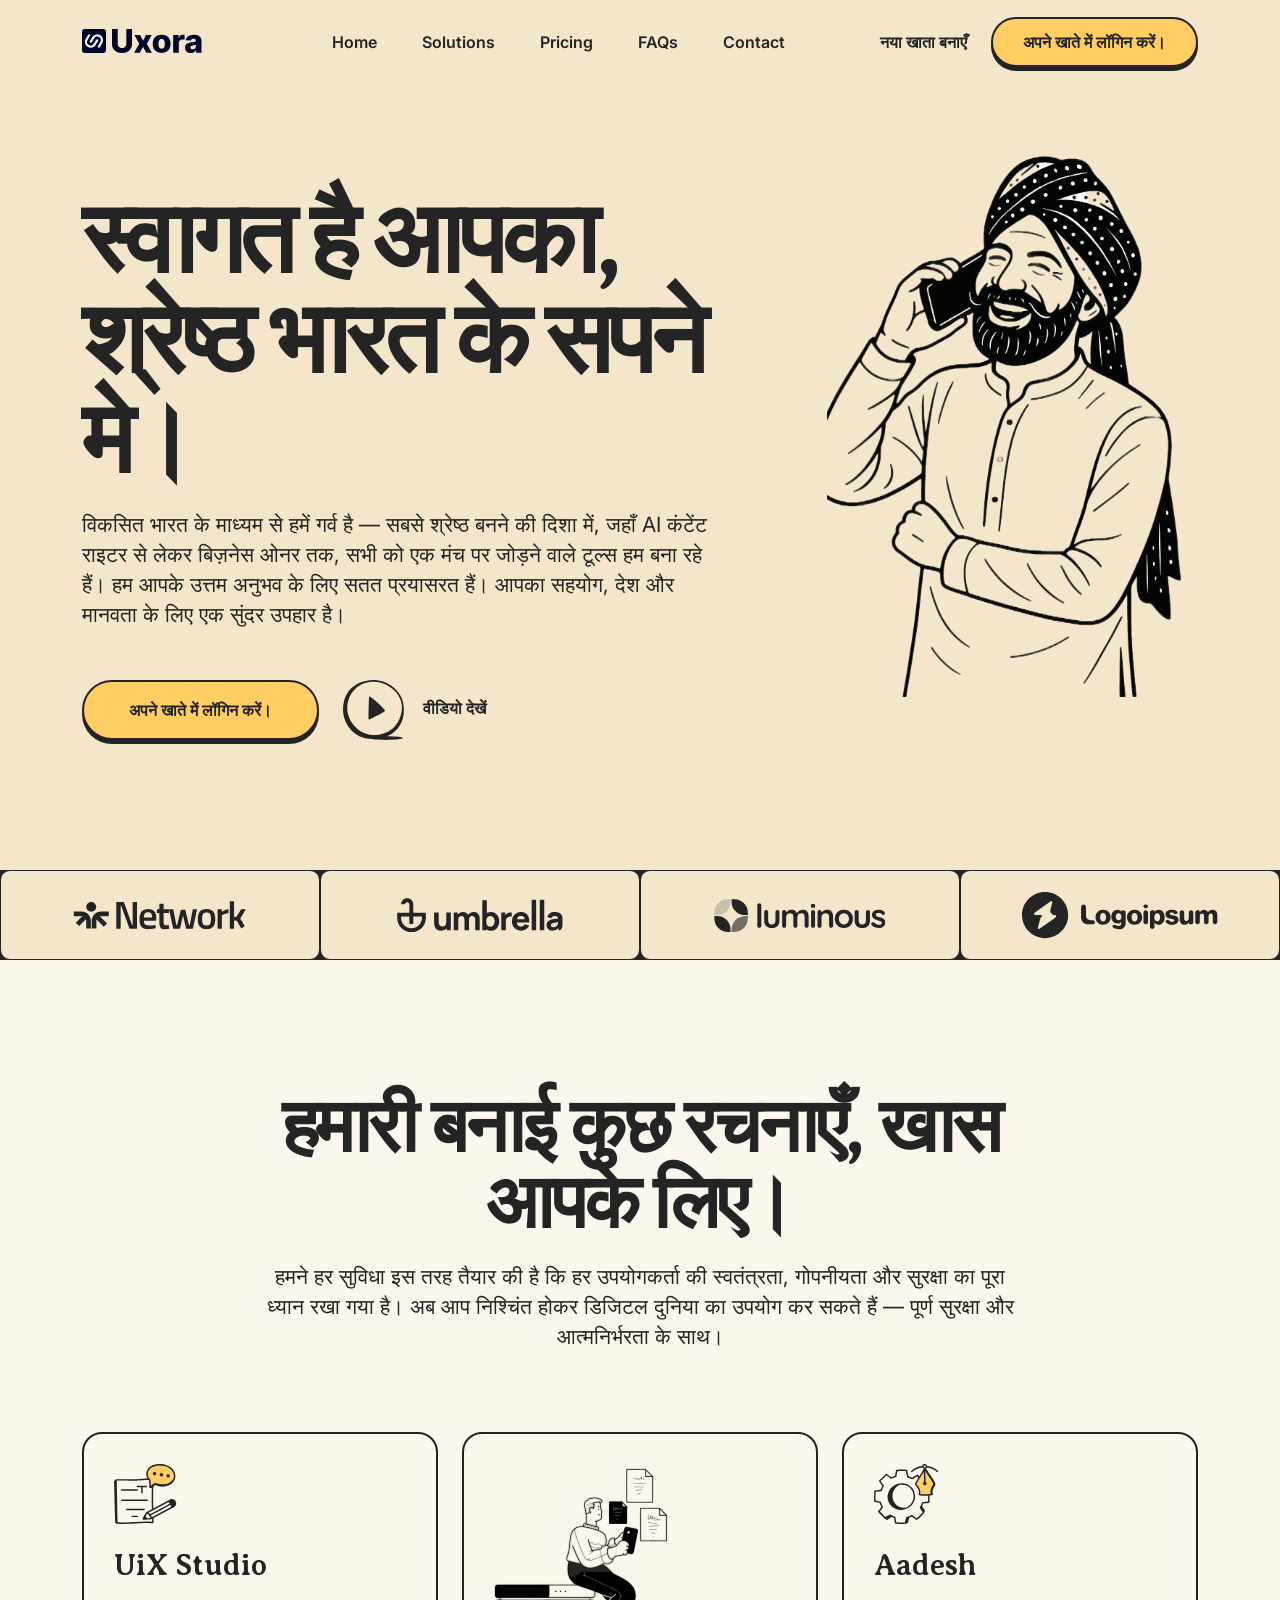
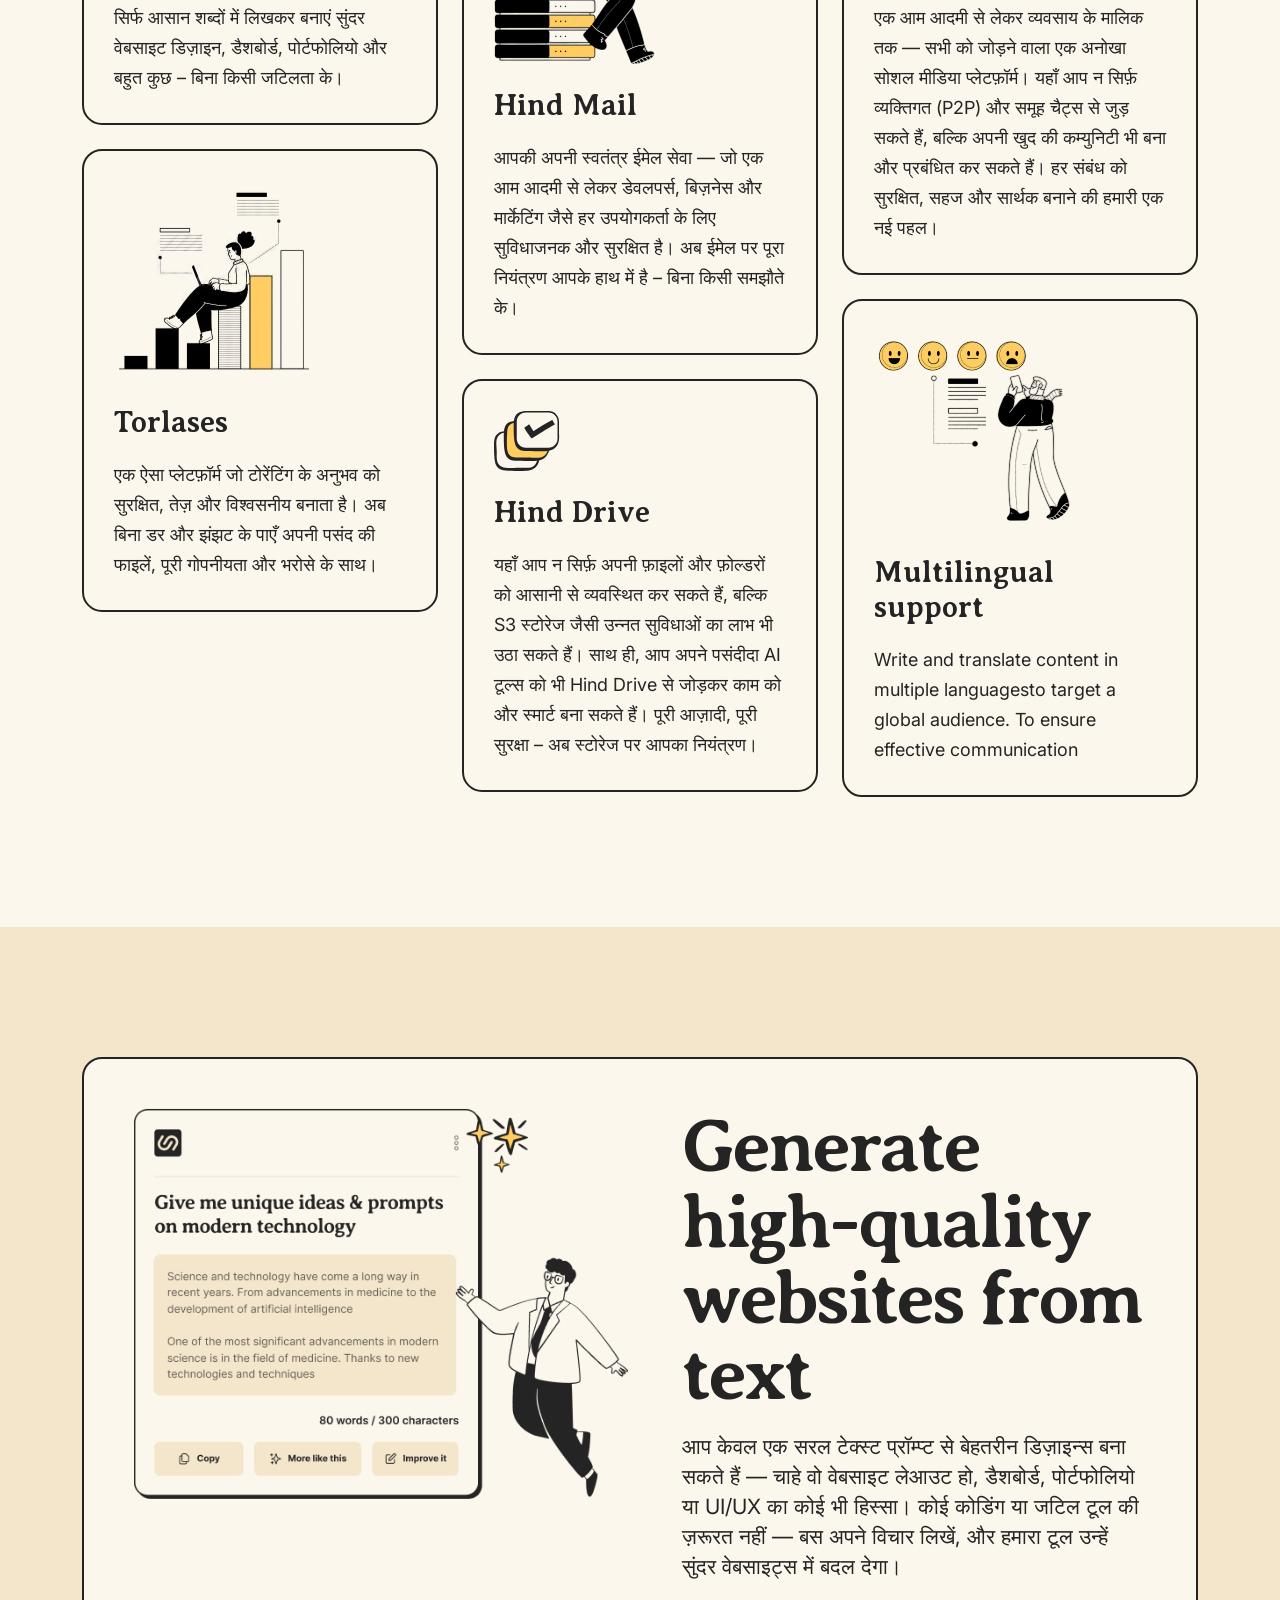
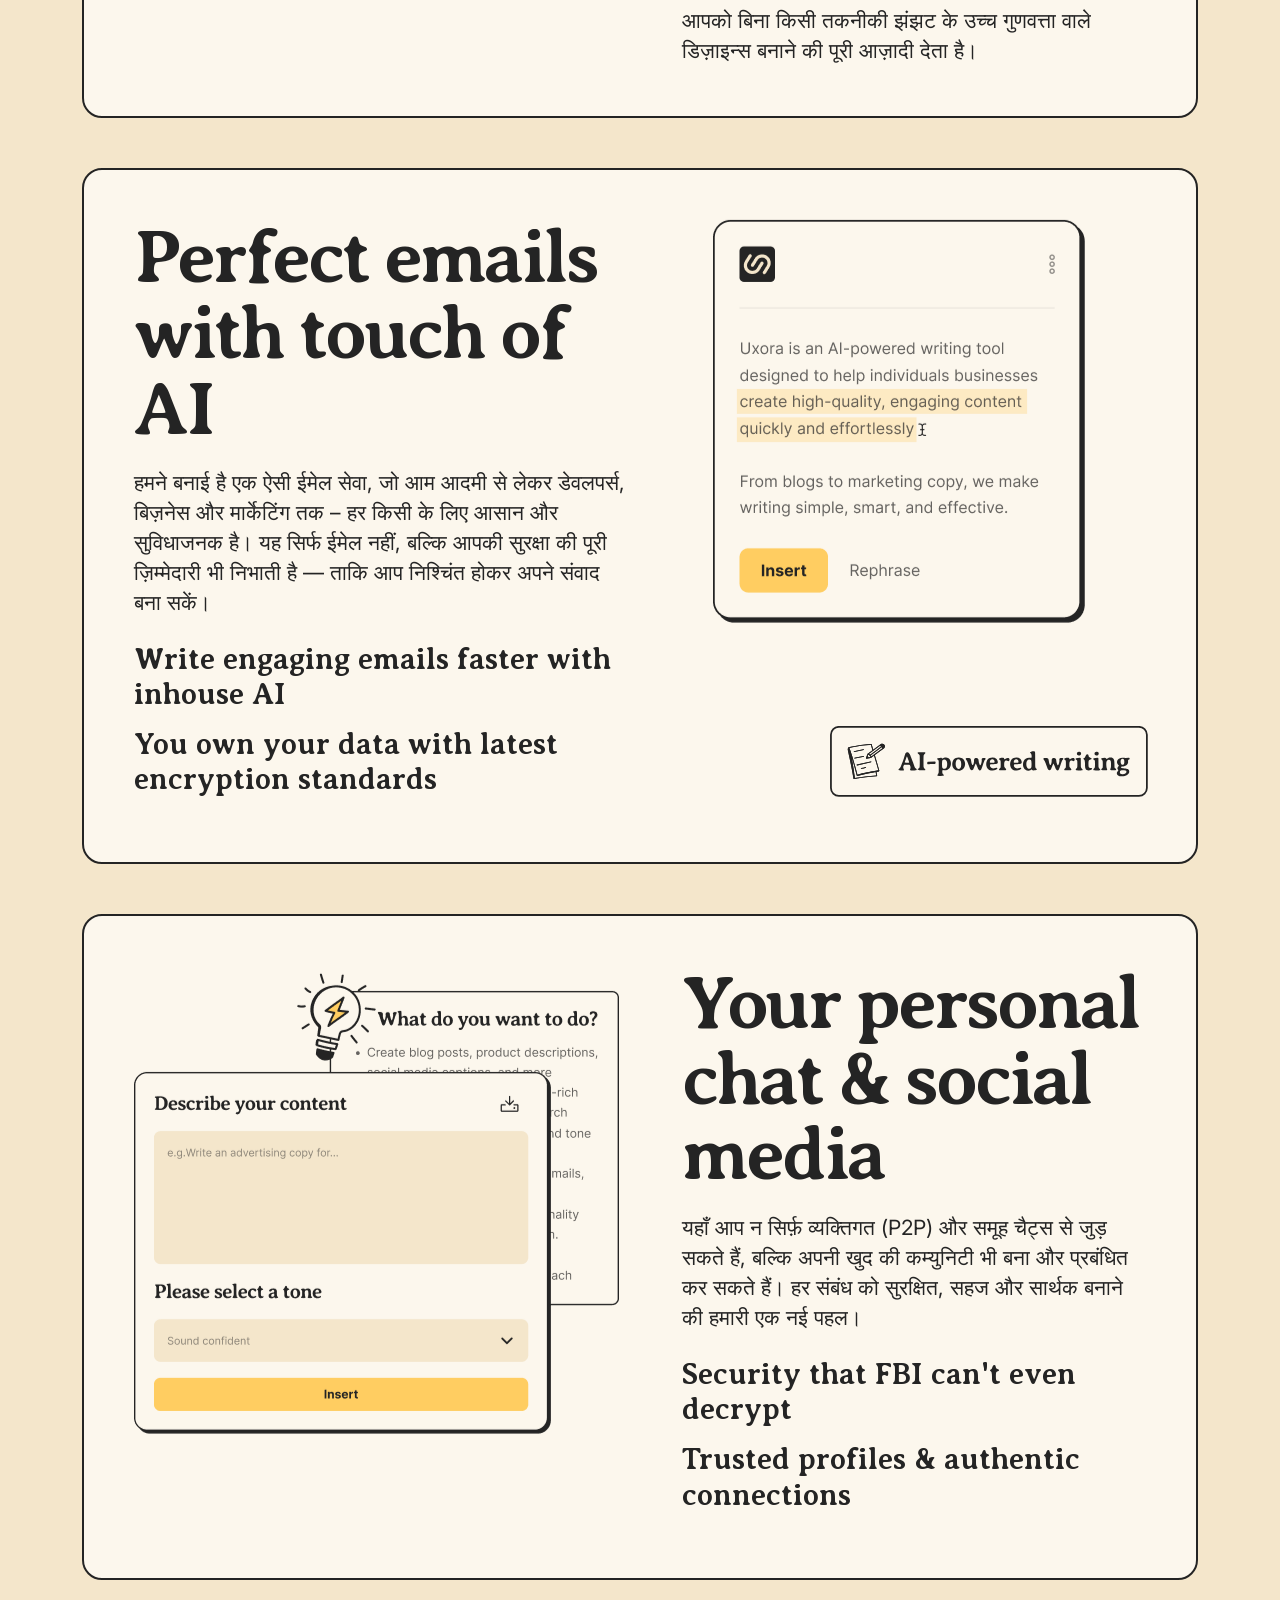
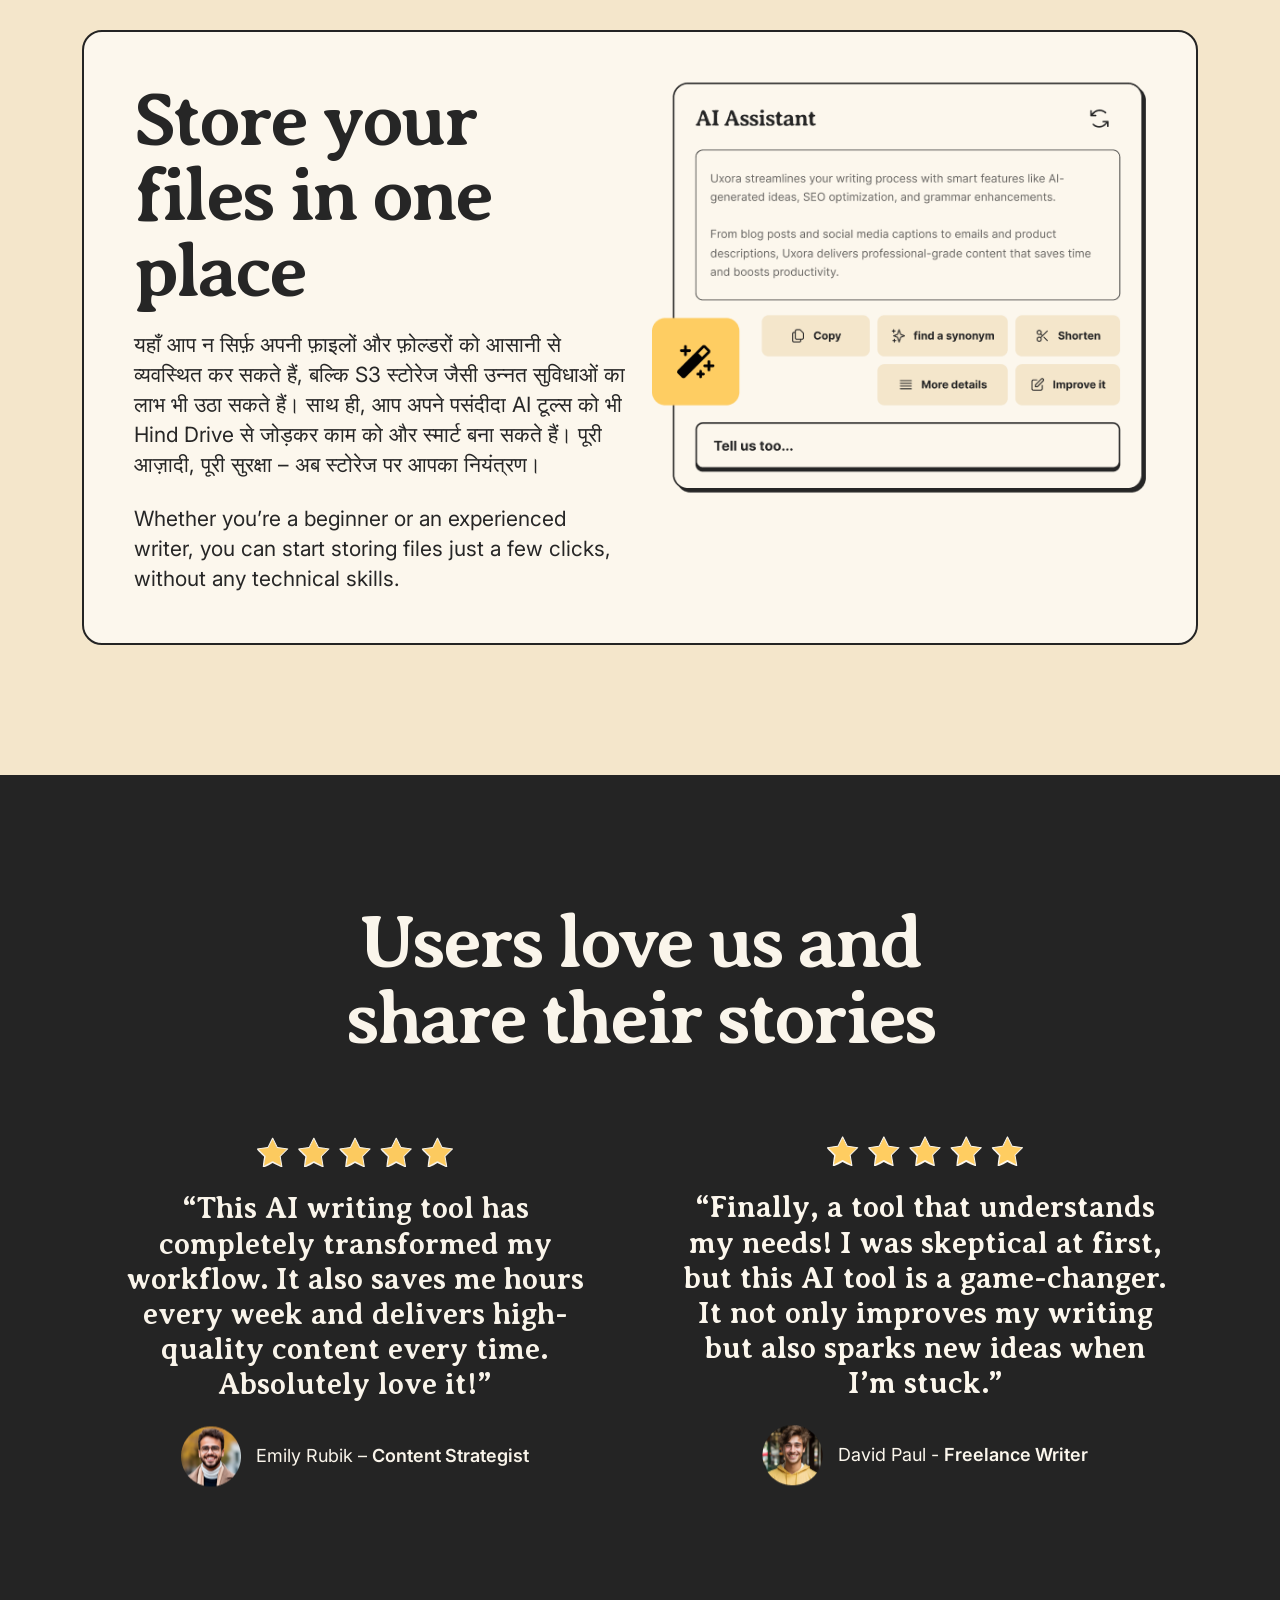
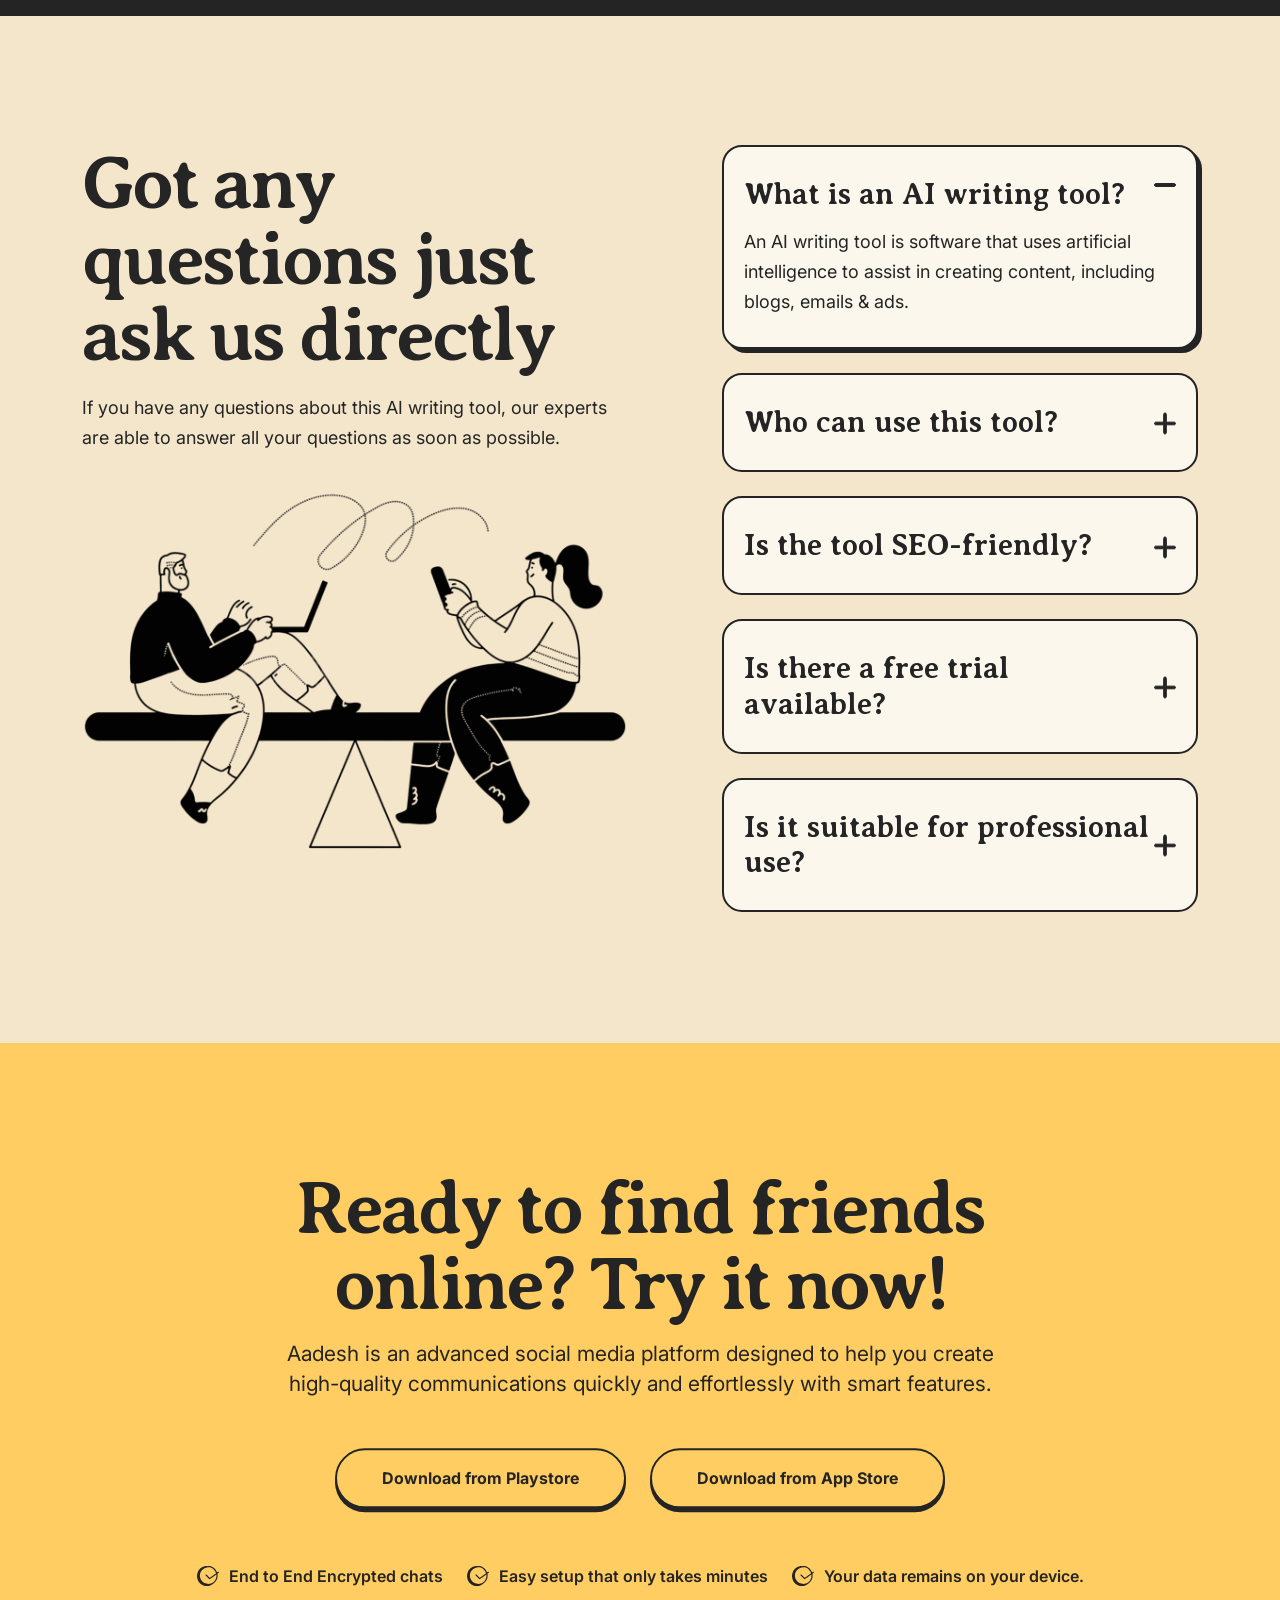
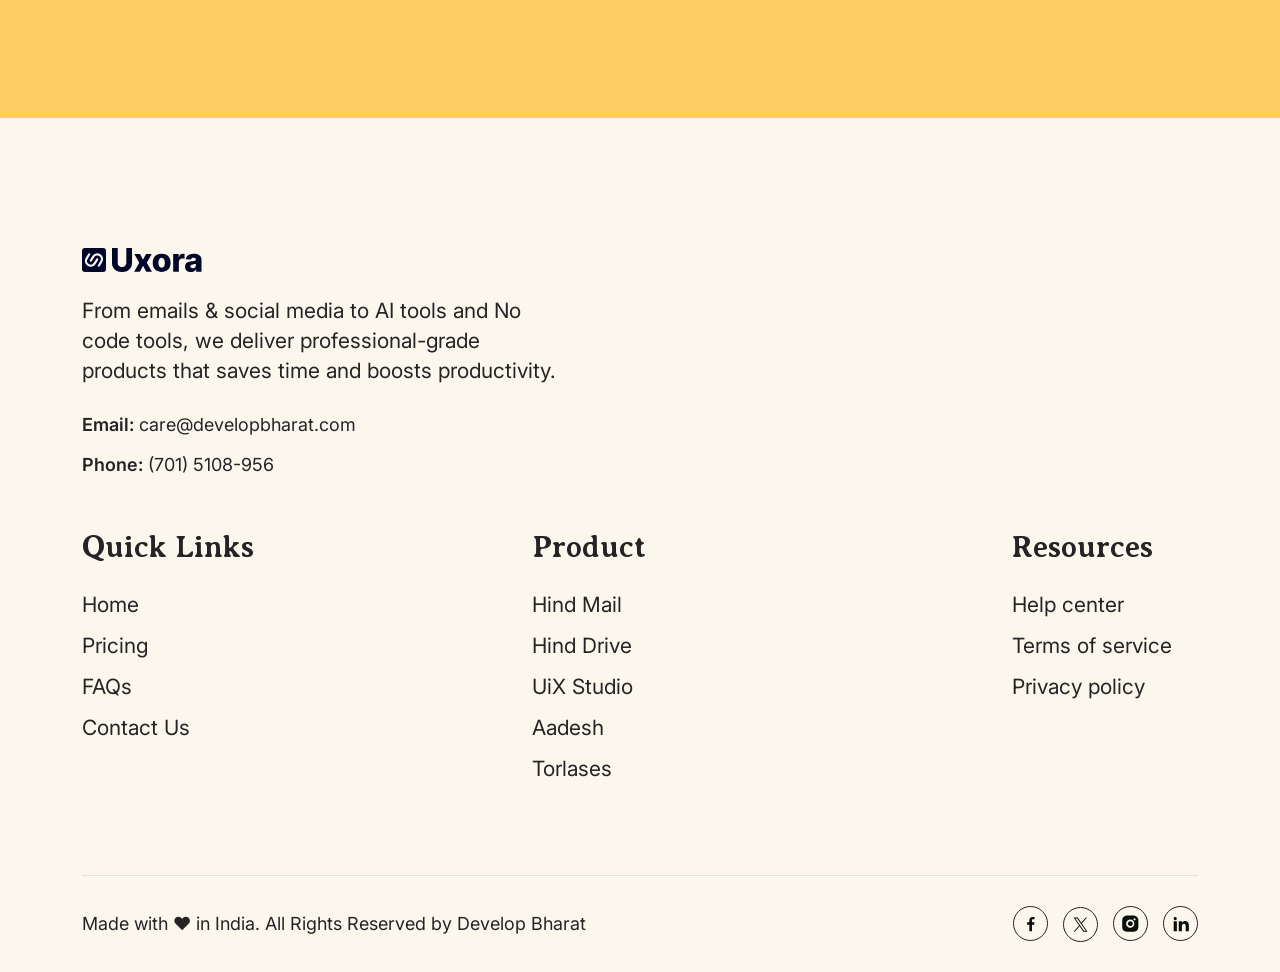
==== index.html @ 1efa8cc1 "Deploying to gh-pages from @ developbharat/website@bd7a77f9b2957f55efefd5219e347b04406b5272 🚀" ====
<!DOCTYPE html><html lang="hi"> <head><meta charset="UTF-8"><meta http-equiv="X-UA-Compatible" content="IE=edge"><meta name="viewport" content="width=device-width, initial-scale=1.0"><title>Develop Bharat में आपका स्वागत है।</title><meta name="description" content="Develop Bharat में आपका स्वागत है। यहाँ हम तकनीक को आपके अधिकार और स्वतंत्रता का माध्यम बनाते हैं। हमारा उद्देश्य है – एक ऐसा डिजिटल भारत, जहाँ हर व्यक्ति सशक्त, सुरक्षित और आत्मनिर्भर हो।"><meta name="generator" content="Astro v5.11.0"><link rel="shortcut icon" href="/assets/images/favicon.ico" type="image/x-icon"><link rel="icon" href="/assets/images/favicon.ico" type="image/x-icon"><!--- End favicon--><link href="https://fonts.googleapis.com/css2?family=Averia+Serif+Libre:ital,wght@0,300;0,400;0,700;1,300;1,400;1,700&family=Epilogue:ital,wght@0,100..900;1,100..900&family=Lora:ital,wght@0,400..700;1,400..700&display=swap" rel="stylesheet"><link href="https://fonts.googleapis.com/css2?family=Inter:ital,opsz,wght@0,14..32,100..900;1,14..32,100..900&display=swap" rel="stylesheet"><!-- End google font  --><link rel="stylesheet" href="/assets/css/bootstrap.min.css"><link rel="stylesheet" href="/assets/css/remixicon.css"><link rel="stylesheet" href="/assets/css/magnific-popup.css"><link rel="stylesheet" href="/assets/css/fontawesome.css"><link rel="stylesheet" href="/assets/css/slick.css"><!-- Code Editor  --><link rel="stylesheet" href="/assets/css/main.css"><link rel="stylesheet" href="/assets/css/app.min.css"></head> <body> <div class="preloader"> <div class="preloader-inner"> <span></span> <span></span> <span></span> <span></span> </div> </div> <!-- End preloader --> <div class="progress-bar-container"> <div class="progress-bar"></div> </div> <!-- progress circle --> <div class="paginacontainer"> <div class="progress-wrap"> <svg class="progress-circle svg-content" width="100%" height="100%" viewBox="-1 -1 102 102"> <path d="M50,1 a49,49 0 0,1 0,98 a49,49 0 0,1 0,-98"></path> </svg> <div class="top-arrow"> <svg width="12" height="20" viewBox="0 0 9 16" fill="none" xmlns="http://www.w3.org/2000/svg"> <path d="M0.999999 1L8 8L1 15" stroke="#142D6F" stroke-width="2" stroke-linecap="round" stroke-linejoin="round"></path> </svg> </div> </div> </div> <!-- End All Js --> <!-- Mobile Menu --><div class="uxora-menu-wrapper"> <div class="uxora-menu-area text-center"> <div class="uxora-menu-mobile-top"> <div class="mobile-logo"> <a href="/"> <img src="/assets/images/logo/logo-dark.svg" alt="logo"> </a> </div> <button class="uxora-menu-toggle mobile"> <i class="ri-close-line"></i> </button> </div> <div class="uxora-mobile-menu"> <ul> <li><a href="/">Home</a></li> <li><a href="/solutions">Solutions</a></li> <li><a href="/pricing">Pricing</a></li> <li><a href="/contact-us">Contact</a></li> <li class="menu-item-has-children"> <a href="#">Pages</a> <ul class="sub-menu"> <li><a href="/faqs">FAQs</a></li> <li><a href="/sign-in">Sign In</a></li> <li><a href="/sign-up">Sign-Up</a></li> <li> <a href="forgot-password.html">Forgot Password</a> </li> </ul> </li> </ul> </div> <div class="uxora-mobile-menu-btn"> <a class="uxora-default-btn sm-size" href="/sign-in">Login</a> <a class="uxora-default-btn sm-size" href="/sign-up">Create new account</a> </div> </div> </div> <!-- End mobile menu --> <header class="site-header uxora-header-section" id="sticky-menu"> <div class="container"> <div class="row gx-3 align-items-center justify-content-between"> <div class="col-8 col-sm-auto"> <div class="header-logo"> <a href="/"> <img src="/assets/images/logo/logo-dark.svg" alt="logo"> </a> </div> </div> <div class="col"> <div class="uxora-main-menu-item"> <nav class="main-menu menu-style1 d-none d-lg-block menu-left"> <ul> <li><a href="/">Home</a></li> <li> <a href="/solutions">Solutions</a> </li> <li><a href="/pricing">Pricing</a></li> <li><a href="/faqs">FAQs</a></li> <li> <a href="/contact-us">Contact</a> </li> </ul> </nav> </div> </div> <div class="col-auto d-flex align-items-center"> <div class="uxora-header-info-wraper2"> <div class="uxora-header-info-content"> <ul> <li><a href="/sign-up">नया खाता बनाएँ</a></li> </ul> </div> <a class="uxora-default-btn uxora-header-btn" href="/sign-in">अपने खाते में लॉगिन करें।</a> </div> <div class="uxora-header-menu"> <nav class="navbar site-navbar justify-content-between"> <!-- Brand Logo--> <!-- mobile menu trigger --> <button class="uxora-menu-toggle d-inline-block d-lg-none"> <span></span> </button> <!--/.Mobile Menu Hamburger Ends--> </nav> </div> </div> </div> </div> </header> <!-- End mobile menu -->  <div class="uxora-hero-section light-bg"> <div class="container"> <div class="row" data-anime="onview: -100; targets: >*; translateY: [48, 0]; opacity: [0, 1]; easing: spring(1, 80, 10, 0); duration: 450; delay: anime.stagger(100, {start: 200});"> <div class="col-lg-7"> <div class="uxora-hero-content"> <h1 class="title">
स्वागत है आपका, श्रेष्ठ भारत के सपने मे।
</h1> <p>
विकसित भारत के माध्यम से हमें गर्व है — सबसे श्रेष्ठ
                        बनने की दिशा में, जहाँ AI कंटेंट राइटर से लेकर बिज़नेस
                        ओनर तक, सभी को एक मंच पर जोड़ने वाले टूल्स हम बना रहे
                        हैं। हम आपके उत्तम अनुभव के लिए सतत प्रयासरत हैं। आपका
                        सहयोग, देश और मानवता के लिए एक सुंदर उपहार है।
</p> <div class="uxora-hero-btn mt-50"> <a href="contact-us.html" class="uxora-default-btn">अपने खाते में लॉगिन करें।</a> <!-- TODO: Add your own channel video link --> <a class="play-btn video-init" href="https://www.youtube.com/watch?v=QYmNMHl156E"> <img src="assets/images/hero/play-btn.svg" alt="">
वीडियो देखें
</a> </div> </div> </div> <div class="col-lg-5"> <div class="uxora-hero-thumb"> <img src="assets/images/hero/hero1.png" alt=""> </div> </div> </div> </div> </div> <!-- end hero --> <div class="uxora-brand-section"> <div class="uxora-brand-slider-init"> <div class="uxora-brand-slider-item"> <img src="assets/images/brand/b1.svg" alt=""> </div> <div class="uxora-brand-slider-item"> <img src="assets/images/brand/b4.svg" alt=""> </div> <div class="uxora-brand-slider-item"> <img src="assets/images/brand/b3.svg" alt=""> </div> <div class="uxora-brand-slider-item"> <img src="assets/images/brand/b5.svg" alt=""> </div> <div class="uxora-brand-slider-item"> <img src="assets/images/brand/b1.svg" alt=""> </div> <div class="uxora-brand-slider-item"> <img src="assets/images/brand/b4.svg" alt=""> </div> <div class="uxora-brand-slider-item"> <img src="assets/images/brand/b3.svg" alt=""> </div> <div class="uxora-brand-slider-item"> <img src="assets/images/brand/b5.svg" alt=""> </div> <div class="uxora-brand-slider-item"> <img src="assets/images/brand/b1.svg" alt=""> </div> <div class="uxora-brand-slider-item"> <img src="assets/images/brand/b4.svg" alt=""> </div> <div class="uxora-brand-slider-item"> <img src="assets/images/brand/b3.svg" alt=""> </div> <div class="uxora-brand-slider-item"> <img src="assets/images/brand/b5.svg" alt=""> </div> <div class="uxora-brand-slider-item"> <img src="assets/images/brand/b1.svg" alt=""> </div> <div class="uxora-brand-slider-item"> <img src="assets/images/brand/b4.svg" alt=""> </div> <div class="uxora-brand-slider-item"> <img src="assets/images/brand/b3.svg" alt=""> </div> <div class="uxora-brand-slider-item"> <img src="assets/images/brand/b5.svg" alt=""> </div> </div> </div> <!-- end brand --> <div class="uxora-section-padding2"> <div class="container"> <div class="uxora-section-title center max-width-750" data-anime="onview: -100; targets: >*; translateY: [48, 0]; opacity: [0, 1]; easing: spring(1, 80, 10, 0); duration: 450; delay: anime.stagger(100, {start: 200});"> <h2 class="title">हमारी बनाई कुछ रचनाएँ, खास आपके लिए।</h2> <p class="uxora-default-data">
हमने हर सुविधा इस तरह तैयार की है कि हर उपयोगकर्ता की
                स्वतंत्रता, गोपनीयता और सुरक्षा का पूरा ध्यान रखा गया है। अब आप
                निश्चिंत होकर डिजिटल दुनिया का उपयोग कर सकते हैं — पूर्ण सुरक्षा
                और आत्मनिर्भरता के साथ।
</p> </div> <div class="row" data-anime="onview: -100; targets: >*; translateY: [48, 0]; opacity: [0, 1]; easing: spring(1, 80, 10, 0); duration: 450; delay: anime.stagger(100, {start: 400});"> <div class="col-xl-4 col-lg-6 col-md-6"> <div class="uxora-iconbox-wrap"> <div class="uxora-iconbox-icon"> <img src="assets/images/feature/icon1.svg" alt=""> </div> <div class="uxora-iconbox-content"> <h3>UiX Studio</h3> <p>
सिर्फ आसान शब्दों में लिखकर बनाएं सुंदर वेबसाइट
                            डिज़ाइन, डैशबोर्ड, पोर्टफोलियो और बहुत कुछ – बिना
                            किसी जटिलता के।
</p> </div> </div> <div class="uxora-iconbox-wrap"> <div class="uxora-iconbox-icon"> <img src="assets/images/feature/icon4.png" alt=""> </div> <div class="uxora-iconbox-content"> <h3>Torlases</h3> <p>
एक ऐसा प्लेटफ़ॉर्म जो टोरेंटिंग के अनुभव को
                            सुरक्षित, तेज़ और विश्वसनीय बनाता है। अब बिना डर और
                            झंझट के पाएँ अपनी पसंद की फाइलें, पूरी गोपनीयता और
                            भरोसे के साथ।
</p> </div> </div> </div> <div class="col-xl-4 col-lg-6 col-md-6"> <div class="uxora-iconbox-wrap"> <div class="uxora-iconbox-icon"> <img src="assets/images/feature/icon2.png" alt=""> </div> <div class="uxora-iconbox-content"> <h3>Hind Mail</h3> <p>
आपकी अपनी स्वतंत्र ईमेल सेवा — जो एक आम आदमी से लेकर
                            डेवलपर्स, बिज़नेस और मार्केटिंग जैसे हर उपयोगकर्ता
                            के लिए सुविधाजनक और सुरक्षित है। अब ईमेल पर पूरा
                            नियंत्रण आपके हाथ में है – बिना किसी समझौते के।
</p> </div> </div> <div class="uxora-iconbox-wrap"> <div class="uxora-iconbox-icon"> <img src="assets/images/feature/icon5.svg" alt=""> </div> <div class="uxora-iconbox-content"> <h3>Hind Drive</h3> <p>
यहाँ आप न सिर्फ़ अपनी फ़ाइलों और फ़ोल्डरों को आसानी
                            से व्यवस्थित कर सकते हैं, बल्कि S3 स्टोरेज जैसी
                            उन्नत सुविधाओं का लाभ भी उठा सकते हैं। साथ ही, आप
                            अपने पसंदीदा AI टूल्स को भी Hind Drive से जोड़कर काम
                            को और स्मार्ट बना सकते हैं। पूरी आज़ादी, पूरी
                            सुरक्षा – अब स्टोरेज पर आपका नियंत्रण।
</p> </div> </div> </div> <div class="col-xl-4 col-lg-6 col-md-6"> <div class="uxora-iconbox-wrap"> <div class="uxora-iconbox-icon"> <img src="assets/images/feature/icon3.svg" alt=""> </div> <div class="uxora-iconbox-content"> <h3>Aadesh</h3> <p>
एक आम आदमी से लेकर व्यवसाय के मालिक तक — सभी को
                            जोड़ने वाला एक अनोखा सोशल मीडिया प्लेटफ़ॉर्म। यहाँ
                            आप न सिर्फ़ व्यक्तिगत (P2P) और समूह चैट्स से जुड़
                            सकते हैं, बल्कि अपनी खुद की कम्युनिटी भी बना और
                            प्रबंधित कर सकते हैं। हर संबंध को सुरक्षित, सहज और
                            सार्थक बनाने की हमारी एक नई पहल।
</p> </div> </div> <div class="uxora-iconbox-wrap"> <div class="uxora-iconbox-icon"> <img src="assets/images/feature/icon6.png" alt=""> </div> <div class="uxora-iconbox-content"> <h3>Multilingual support</h3> <p>
Write and translate content in multiple languages
                            ​​to target a global audience. To ensure effective
                            communication
</p> </div> </div> </div> </div> </div> </div> <!-- end features --> <section class="uxora-section-padding bg-light2"> <div class="container"> <div class="uxora-content-item" data-anime="onview: -100; targets: >*; translateY: [48, 0]; opacity: [0, 1]; easing: spring(1, 80, 10, 0); duration: 450; delay: anime.stagger(100, {start: 200});"> <div class="row"> <div class="col-lg-6"> <div class="uxora-content-thumb"> <img src="assets/images/content/thumb1.png" alt=""> </div> </div> <div class="col-lg-6 d-flex align-items-center"> <div class="uxora-default-content max-550"> <h2>Generate high-quality websites from text</h2> <p class="uxora-default-data">
आप केवल एक सरल टेक्स्ट प्रॉम्प्ट से बेहतरीन
                                डिज़ाइन्स बना सकते हैं — चाहे वो वेबसाइट लेआउट
                                हो, डैशबोर्ड, पोर्टफोलियो या UI/UX का कोई भी
                                हिस्सा। कोई कोडिंग या जटिल टूल की ज़रूरत नहीं —
                                बस अपने विचार लिखें, और हमारा टूल उन्हें सुंदर
                                वेबसाइट्स में बदल देगा।
</p> <p class="uxora-default-data">
आपको बिना किसी तकनीकी झंझट के उच्च गुणवत्ता वाले
                                डिज़ाइन्स बनाने की पूरी आज़ादी देता है।
</p> </div> </div> </div> </div> <div class="uxora-content-item mt-50" data-anime="onview: -100; targets: >*; translateY: [48, 0]; opacity: [0, 1]; easing: spring(1, 80, 10, 0); duration: 450; delay: anime.stagger(100, {start: 400});"> <div class="row"> <div class="col-lg-6 order-lg-2"> <div class="uxora-content-thumb thumb2"> <img src="assets/images/content/thumb2.png" alt=""> <div class="uxora-content-shape"> <img src="assets/images/content/shape1.svg" alt=""> </div> <div class="uxora-content-shape2"> <img src="assets/images/content/card.svg" alt=""> </div> </div> </div> <div class="col-lg-6 d-flex align-items-center"> <div class="uxora-default-content pl-50"> <h2>Perfect emails with touch of AI</h2> <p class="uxora-default-data">
हमने बनाई है एक ऐसी ईमेल सेवा, जो आम आदमी से
                                लेकर डेवलपर्स, बिज़नेस और मार्केटिंग तक – हर
                                किसी के लिए आसान और सुविधाजनक है। यह सिर्फ ईमेल
                                नहीं, बल्कि आपकी सुरक्षा की पूरी ज़िम्मेदारी भी
                                निभाती है — ताकि आप निश्चिंत होकर अपने संवाद बना
                                सकें।
</p> <h3>
Write engaging emails faster with inhouse AI
</h3> <h3>
You own your data with latest encryption
                                standards
</h3> </div> </div> </div> </div> <div class="uxora-content-item mt-50" data-anime="onview: -100; targets: >*; translateY: [48, 0]; opacity: [0, 1]; easing: spring(1, 80, 10, 0); duration: 450; delay: anime.stagger(100, {start: 200});"> <div class="row"> <div class="col-lg-6"> <div class="uxora-content-thumb thumb3"> <img src="assets/images/content/thumb3.png" alt=""> </div> </div> <div class="col-lg-6 d-flex align-items-center"> <div class="uxora-default-content max-550"> <h2>Your personal chat & social media</h2> <p class="uxora-default-data">
यहाँ आप न सिर्फ़ व्यक्तिगत (P2P) और समूह चैट्स
                                से जुड़ सकते हैं, बल्कि अपनी खुद की कम्युनिटी भी
                                बना और प्रबंधित कर सकते हैं। हर संबंध को
                                सुरक्षित, सहज और सार्थक बनाने की हमारी एक नई
                                पहल।
</p> <h3>Security that FBI can't even decrypt</h3> <h3>Trusted profiles & authentic connections</h3> </div> </div> </div> </div> <div class="uxora-content-item mt-50" data-anime="onview: -100; targets: >*; translateY: [48, 0]; opacity: [0, 1]; easing: spring(1, 80, 10, 0); duration: 450; delay: anime.stagger(100, {start: 400});"> <div class="row"> <div class="col-lg-6 order-lg-2"> <div class="uxora-content-thumb thumb4"> <img src="assets/images/content/thumb5.png" alt=""> </div> </div> <div class="col-lg-6 d-flex align-items-center"> <div class="uxora-default-content pl-50"> <h2>Store your files in one place</h2> <p class="uxora-default-data">
यहाँ आप न सिर्फ़ अपनी फ़ाइलों और फ़ोल्डरों को
                                आसानी से व्यवस्थित कर सकते हैं, बल्कि S3 स्टोरेज
                                जैसी उन्नत सुविधाओं का लाभ भी उठा सकते हैं। साथ
                                ही, आप अपने पसंदीदा AI टूल्स को भी Hind Drive से
                                जोड़कर काम को और स्मार्ट बना सकते हैं। पूरी
                                आज़ादी, पूरी सुरक्षा – अब स्टोरेज पर आपका
                                नियंत्रण।
</p> <p class="uxora-default-data">
Whether you’re a beginner or an experienced
                                writer, you can start storing files just a few
                                clicks, without any technical skills.
</p> </div> </div> </div> </div> </div> </section>  <div class="uxora-section-padding uxora-t-section"> <div class="container"> <div class="uxora-section-title center max-width-750" data-anime="onview: -100; targets: >*; translateY: [48, 0]; opacity: [0, 1]; easing: spring(1, 80, 10, 0); duration: 450; delay: anime.stagger(100, {start: 200});"> <h2>Users love us and share their stories</h2> </div> <div class="row" data-anime="onview: -100; targets: >*; translateY: [48, 0]; opacity: [0, 1]; easing: spring(1, 80, 10, 0); duration: 450; delay: anime.stagger(100, {start: 400});"> <div class="col-lg-6"> <div class="uxora-t-wrap pb-24"> <div class="uxora-t-ratting"> <img src="assets/images/testimonial/ratings.svg" alt=""> </div> <div class="uxora-t-content"> <h3>
“This AI writing tool has completely transformed my
                            workflow. It also saves me hours every week and
                            delivers high-quality content every time. Absolutely
                            love it!”
</h3> </div> <div class="uxora-t-author"> <div class="uxora-t-author-thumb"> <img src="assets/images/testimonial/author1.png" alt=""> </div> <div class="uxora-t-author-data"> <p>
Emily Rubik –
<span>Content Strategist</span> </p> </div> </div> </div> </div> <div class="col-lg-6"> <div class="uxora-t-wrap"> <div class="uxora-t-ratting"> <img src="assets/images/testimonial/ratings.svg" alt=""> </div> <div class="uxora-t-content"> <h3>
“Finally, a tool that understands my needs! I was
                            skeptical at first, but this AI tool is a
                            game-changer. It not only improves my writing but
                            also sparks new ideas when I’m stuck.”
</h3> </div> <div class="uxora-t-author"> <div class="uxora-t-author-thumb"> <img src="assets/images/testimonial/author2.png" alt=""> </div> <div class="uxora-t-author-data"> <p>
David Paul -
<span>Freelance Writer</span> </p> </div> </div> </div> </div> </div> </div> </div> <!-- end testimonial --> <section class="uxora-section-padding bg-light2"> <div class="container"> <div class="row" data-anime="onview: -100; targets: >*; translateY: [48, 0]; opacity: [0, 1]; easing: spring(1, 80, 10, 0); duration: 450; delay: anime.stagger(100, {start: 200});"> <div class="col-lg-6"> <div class="uxora-default-content"> <h2>Got any questions just ask us directly</h2> <p>
If you have any questions about this AI writing tool,
                        our experts are able to answer all your questions as
                        soon as possible.
</p> <img src="assets/images/faq/thumb1.png" alt=""> </div> </div> <div class="col-lg-6"> <div class="uxora-faq-wrap1"> <div class="uxora-faq-item open"> <div class="uxora-faq-header"> <h3>What is an AI writing tool?</h3> <div class="uxora-active-icon"> <img class="plasicon" src="assets/images/faq/mynus.svg" alt=""> <img class="mynusicon" src="assets/images/faq/plas.svg" alt=""> </div> </div> <div class="uxora-faq-body"> <p>
An AI writing tool is software that uses
                                artificial intelligence to assist in creating
                                content, including blogs, emails & ads.
</p> </div> </div> <div class="uxora-faq-item"> <div class="uxora-faq-header"> <h3>Who can use this tool?</h3> <div class="uxora-active-icon"> <img class="plasicon" src="assets/images/faq/mynus.svg" alt=""> <img class="mynusicon" src="assets/images/faq/plas.svg" alt=""> </div> </div> <div class="uxora-faq-body"> <p>
It’s perfect for writers, marketers,
                                entrepreneurs, students, & businesses looking to
                                create high-quality content quickly.
</p> </div> </div> <div class="uxora-faq-item"> <div class="uxora-faq-header"> <h3>Is the tool SEO-friendly?</h3> <div class="uxora-active-icon"> <img class="plasicon" src="assets/images/faq/mynus.svg" alt=""> <img class="mynusicon" src="assets/images/faq/plas.svg" alt=""> </div> </div> <div class="uxora-faq-body"> <p>
Yes, it creates SEO-optimized content with
                                keywords and readability improvements to help
                                rank higher in SEO.
</p> </div> </div> <div class="uxora-faq-item"> <div class="uxora-faq-header"> <h3>Is there a free trial available?</h3> <div class="uxora-active-icon"> <img class="plasicon" src="assets/images/faq/mynus.svg" alt=""> <img class="mynusicon" src="assets/images/faq/plas.svg" alt=""> </div> </div> <div class="uxora-faq-body"> <p>
Yes, we offer a free trial so you can test the
                                features before committing to a plan.
</p> </div> </div> <div class="uxora-faq-item m-0"> <div class="uxora-faq-header"> <h3>Is it suitable for professional use?</h3> <div class="uxora-active-icon"> <img class="plasicon" src="assets/images/faq/mynus.svg" alt=""> <img class="mynusicon" src="assets/images/faq/plas.svg" alt=""> </div> </div> <div class="uxora-faq-body"> <p>
Definitely! It’s designed for professionals to
                                maintain high-quality, consistent, and
                                error-free content.
</p> </div> </div> </div> </div> </div> </div> </section> <!-- end faq --> <div class="uxora-cta-section accent-bg"> <div class="container"> <div class="uxora-cta-content" data-anime="onview: -100; targets: >*; translateY: [48, 0]; opacity: [0, 1]; easing: spring(1, 80, 10, 0); duration: 450; delay: anime.stagger(100, {start: 200});"> <h2>Ready to find friends online? Try it now!</h2> <p class="uxora-default-data">
Aadesh is an advanced social media platform designed to help you
                create high-quality communications quickly and effortlessly with
                smart features.
</p> <div class="uxora-cta-btn mt-50"> <a class="uxora-default-btn" href="contact-us.html">Download from Playstore</a> <a class="uxora-default-btn" href="contact-us.html">Download from App Store</a> </div> </div> <div class="mt-50"> <div class="uxora-cta-data"> <ul> <li> <img src="assets/images/shape/time.svg" alt=""> <p>End to End Encrypted chats</p> </li> <li> <img src="assets/images/shape/time.svg" alt=""> <p>Easy setup that only takes minutes</p> </li> <li> <img src="assets/images/shape/time.svg" alt=""> <p>Your data remains on your device.</p> </li> </ul> </div> </div> </div> <div class="uxora-cta-shape"> <img src="assets/images/shape/shape1.svg" alt=""> </div> </div> <!-- end cta -->  <!-- Footer  --><footer class="uxora-footer-section"> <div class="container"> <div class="row"> <div class="col-xxl-4 col-xl-12 col-md-12"> <div class="uxora-footer-textarea"> <a href="/"> <img src="/assets/images/logo/logo-dark.svg" alt=""> </a> <p>
From emails & social media to AI tools and No code
                        tools, we deliver professional-grade products that saves
                        time and boosts productivity.
</p> <div class="uxora-conatct-info"> <ul> <li> <a href="mailto:care@developbharat.com"> <span>Email:</span>
care@developbharat.com
</a> </li> <li> <a href="tel:+917015108956"> <span>Phone:</span> (701) 5108-956
</a> </li> </ul> </div> </div> </div> <div class="col-xxl-3 col-xl-4 col-md-3"> <div class="uxora-footer-menu menu1 menu1 pl-60"> <h3>Quick Links</h3> <ul> <li> <a href="/">Home</a> </li> <li> <a href="/pricing">Pricing</a> </li> <li> <a href="/faqs">FAQs</a> </li> <li> <a href="/contact-us">Contact Us</a> </li> </ul> </div> </div> <div class="col-xxl-3 col-xl-4 col-md-5"> <div class="uxora-footer-menu menu1 menu2"> <h3>Product</h3> <ul> <li> <a href="#">Hind Mail</a> </li> <li> <a href="#">Hind Drive</a> </li> <li> <a href="#">UiX Studio</a> </li> <li> <a href="#">Aadesh</a> </li> <li> <a href="#">Torlases</a> </li> </ul> </div> </div> <div class="col-xxl-2 col-xl-4 col-md-4"> <div class="uxora-footer-menu menu3"> <h3>Resources</h3> <ul> <li> <a href="/contact-us">Help center</a> </li> <li> <a href="/terms-of-service">Terms of service</a> </li> <li> <a href="/privacy-policy">Privacy policy</a> </li> </ul> </div> </div> </div> <div class="uxora-footer-bottom-wrap"> <div class="uxora-footer-bottom-text"> <p>
Made with ♥︎ in India. All Rights Reserved by Develop
                    Bharat
</p> </div> <div class="uxora-social-wrap"> <ul> <li> <a href="https://www.facebook.com"> <svg width="8" height="16" viewBox="0 0 9 17" fill="none" xmlns="http://www.w3.org/2000/svg"> <path d="M2.61987 16.7464V9.37041H0.137695V6.49583H2.61987V4.37591C2.61987 1.91577 4.12245 0.576172 6.31707 0.576172C7.36832 0.576172 8.27181 0.654439 8.53511 0.689422V3.26042L7.01302 3.26111C5.81946 3.26111 5.58836 3.82827 5.58836 4.66054V6.49583H8.43488L8.06426 9.37041H5.58836V16.7464H2.61987Z" fill="#0A0F0A"></path> </svg> </a> </li> <li> <a href="https://www.twitter.com"> <svg width="15" height="15" viewBox="0 0 16 16" fill="none" xmlns="http://www.w3.org/2000/svg"> <path d="M9.47743 6.98936L14.9996 0.570312H13.691L8.89613 6.14388L5.06647 0.570312H0.649414L6.44061 8.99854L0.649414 15.7299H1.95806L7.02158 9.84402L11.066 15.7299H15.483L9.47711 6.98936H9.47743ZM7.68506 9.0728L7.09829 8.23353L2.42958 1.55544H4.43959L8.20729 6.94488L8.79406 7.78414L13.6916 14.7896H11.6816L7.68506 9.07312V9.0728Z" fill="#0A0F0A"></path> </svg> </a> </li> <li> <a href="https://www.instagram.com"> <svg width="17" height="17" viewBox="0 0 18 18" fill="none" xmlns="http://www.w3.org/2000/svg"> <path d="M9.65632 0.561604C10.2832 0.559198 10.91 0.565498 11.5367 0.580502L11.7034 0.586515C11.8958 0.593387 12.0856 0.601977 12.315 0.612286C13.229 0.655236 13.8526 0.799551 14.3998 1.01173C14.9667 1.22992 15.4444 1.52542 15.922 2.00303C16.3587 2.4322 16.6967 2.95134 16.9124 3.52434C17.1246 4.07154 17.2689 4.69604 17.3119 5.61003C17.3222 5.83853 17.3308 6.02923 17.3376 6.22165L17.3428 6.3883C17.358 7.01468 17.3646 7.64125 17.3625 8.26782L17.3634 8.90865V10.034C17.3655 10.6608 17.3589 11.2877 17.3436 11.9143L17.3385 12.081C17.3316 12.2734 17.323 12.4632 17.3127 12.6926C17.2698 13.6066 17.1237 14.2302 16.9124 14.7774C16.6974 15.351 16.3593 15.8706 15.922 16.2996C15.4924 16.7363 14.973 17.0742 14.3998 17.29C13.8526 17.5022 13.229 17.6465 12.315 17.6895C12.0856 17.6998 11.8958 17.7084 11.7034 17.7153L11.5367 17.7204C10.91 17.7357 10.2832 17.7423 9.65632 17.7402L9.0155 17.741H7.89105C7.26419 17.7431 6.63734 17.7366 6.01067 17.7213L5.84402 17.7161C5.6401 17.7087 5.43622 17.7001 5.2324 17.6903C4.31841 17.6474 3.69476 17.5014 3.14671 17.29C2.57348 17.0747 2.05425 16.7367 1.6254 16.2996C1.1882 15.8703 0.8499 15.3509 0.634095 14.7774C0.421919 14.2302 0.277604 13.6066 0.234654 12.6926C0.225087 12.4888 0.216497 12.2849 0.208883 12.081L0.204588 11.9143C0.188751 11.2877 0.181592 10.6608 0.183113 10.034V8.26782C0.180715 7.64126 0.187015 7.01469 0.202011 6.3883L0.208024 6.22165C0.214896 6.02923 0.223487 5.83853 0.233795 5.61003C0.276745 4.69518 0.42106 4.0724 0.633236 3.52434C0.849169 2.95106 1.18813 2.43206 1.62626 2.00389C2.05481 1.56644 2.57372 1.22783 3.14671 1.01173C3.69476 0.799551 4.31755 0.655236 5.2324 0.612286L5.84402 0.586515L6.01067 0.58222C6.63704 0.566391 7.26361 0.559232 7.89019 0.560745L9.65632 0.561604ZM8.77326 4.85668C8.20416 4.84863 7.63915 4.95376 7.11104 5.16598C6.58294 5.37819 6.10228 5.69325 5.69699 6.09284C5.29171 6.49244 4.96988 6.96859 4.75022 7.49365C4.53056 8.0187 4.41744 8.58217 4.41744 9.15132C4.41744 9.72047 4.53056 10.2839 4.75022 10.809C4.96988 11.334 5.29171 11.8102 5.69699 12.2098C6.10228 12.6094 6.58294 12.9244 7.11104 13.1367C7.63915 13.3489 8.20416 13.454 8.77326 13.446C9.91238 13.446 11.0048 12.9934 11.8103 12.188C12.6158 11.3825 13.0683 10.29 13.0683 9.15089C13.0683 8.01176 12.6158 6.9193 11.8103 6.11381C11.0048 5.30833 9.91238 4.85668 8.77326 4.85668ZM8.77326 6.5747C9.11558 6.5684 9.45573 6.63037 9.77383 6.75699C10.0919 6.88362 10.3816 7.07237 10.626 7.31221C10.8703 7.55205 11.0644 7.83817 11.1969 8.15387C11.3294 8.46956 11.3977 8.8085 11.3978 9.15088C11.3978 9.49326 11.3297 9.83222 11.1972 10.148C11.0648 10.4637 10.8708 10.7499 10.6266 10.9898C10.3823 11.2297 10.0927 11.4186 9.77463 11.5453C9.45657 11.672 9.11644 11.7341 8.77411 11.7279C8.09064 11.7279 7.43516 11.4564 6.95187 10.9731C6.46858 10.4898 6.19707 9.83436 6.19707 9.15089C6.19707 8.46741 6.46858 7.81193 6.95187 7.32864C7.43516 6.84535 8.09064 6.57384 8.77411 6.57384L8.77326 6.5747ZM13.2831 3.56815C13.006 3.57925 12.7439 3.69714 12.5517 3.89713C12.3596 4.09713 12.2523 4.36372 12.2523 4.64106C12.2523 4.91841 12.3596 5.185 12.5517 5.38499C12.7439 5.58499 13.006 5.70288 13.2831 5.71397C13.5679 5.71397 13.841 5.60084 14.0423 5.39947C14.2437 5.1981 14.3568 4.92498 14.3568 4.6402C14.3568 4.35542 14.2437 4.08231 14.0423 3.88094C13.841 3.67956 13.5679 3.56644 13.2831 3.56644V3.56815Z" fill="#0A0F0A"></path> </svg> </a> </li> <li> <a href="https://www.linkedin.com"> <svg width="16" height="16" viewBox="0 0 18 17" fill="none" xmlns="http://www.w3.org/2000/svg"> <path d="M4.31682 2.35804C4.31658 2.83452 4.12707 3.2914 3.78997 3.62816C3.45288 3.96492 2.99581 4.15397 2.51933 4.15373C2.04284 4.15349 1.58597 3.96398 1.24921 3.62689C0.912449 3.28979 0.723395 2.83273 0.723633 2.35624C0.723871 1.87976 0.913383 1.42288 1.25048 1.08612C1.58757 0.749364 2.04464 0.560309 2.52112 0.560547C2.99761 0.560785 3.45448 0.750297 3.79124 1.08739C4.128 1.42449 4.31706 1.88155 4.31682 2.35804ZM4.37072 5.48411H0.777531V16.7308H4.37072V5.48411ZM10.0479 5.48411H6.47273V16.7308H10.012V10.829C10.012 7.54121 14.2969 7.23579 14.2969 10.829V16.7308H17.8452V9.60729C17.8452 4.0648 11.5032 4.27141 10.012 6.99325L10.0479 5.48411Z" fill="#0A0F0A"></path> </svg> </a> </li> </ul> </div> </div> </div> </footer> <!-- scripts --> <script src="/assets/js/jquery-3.7.1.min.js"></script> <script src="/assets/js/bootstrap.bundle.min.js"></script> <script src="/assets/js/menu/menu.js"></script> <script src="/assets/js/faq.js"></script> <script src="/assets/js/anime.min.js"></script> <script src="/assets/js/data-attr-helper.js"></script> <script src="/assets/js/anime-helper.js"></script> <script src="/assets/js/slick.js"></script> <script src="/assets/js/jquery.magnific-popup.min.js"></script> <script src="/assets/js/app.js"></script> </body> </html>
---- assets/css/main.css ----
/*Header Css StaRT*/
.site-navbar {
  display: flex;
  position: relative;
  flex-wrap: wrap;
  align-items: center;
  justify-content: space-between;
  padding-top: 0px;
}
.brand-logo, 
.default-logo, 
.responsive-logo {
    max-width: 128px;
    transition: all 0.4s;
    position: relative;
    margin-right: 30px;
}
@media (min-width: 576px) {
  .site-navbar {
    padding-top: 0px;
  }
}

@media (min-width: 992px) {
  .site-navbar {
    flex-flow: row nowrap;
    justify-content: flex-start;
  }
}

.site-navbar .menu-block-wrapper {
  flex-grow: 1;
  align-items: center;
}


@media (min-width: 992px) {
  .site-navbar .menu-block-wrapper {
    display: flex !important;
    flex-basis: auto;
  }
  
}

.site-header--absolute {
  position: absolute;
  top: 0;
  left: 0;
  width: 100%;
  z-index: 999;
}

.site-header--sticky:not(.mobile-sticky-enable) {
  position: absolute !important;
  top: 0;
  right: 0;
  width: 100%;
  z-index: 999;
}

@media (min-width: 992px) {
  .site-header--sticky:not(.mobile-sticky-enable) {
    /*position: fixed !important;*/
    transition: .4s;
  }
  .site-header--sticky:not(.mobile-sticky-enable).scrolling {
    transform: translateY(-100%);
    transition: .4s;
  }
  .site-header--sticky:not(.mobile-sticky-enable).reveal-header {
    transform: translateY(0%);
    box-shadow: 0 12px 34px -11px rgba(65, 62, 101, 0.1);
    z-index: 1000;
  }
}

.site-header--sticky.mobile-sticky-enable {
  top: 0;
  right: 0;
  width: 100%;
  z-index: 999;
  position: fixed !important;
  transition: .4s;
}

.site-header--sticky.mobile-sticky-enable.scrolling {
  transform: translateY(-100%);
  transition: .4s;
}

.site-header--sticky.mobile-sticky-enable.reveal-header {
  transform: translateY(0%);
  box-shadow: 0 12px 34px -11px rgba(65, 62, 101, 0.1);
  z-index: 9999;
}

.site-header--menu-center .container {
  position: relative;
}

.site-header--menu-center .menu-block-wrapper {
  position: static;
}

@media (min-width: 992px) {
  .site-header--menu-center .menu-block {
    margin-left: auto;
    margin-right: auto;
  }
}

@media (min-width: 992px) {
  .site-header--menu-left .container-fluid .sub-menu.megamenu {
    left: 0%;
    transform: translateX(0%) translateY(10px);
  }
}

@media (min-width: 992px) {
  .site-header--menu-left .container-fluid .nav-item.has-megamenu:hover > .sub-menu {
    transform: translateX(0%) translateY(-10px);
    left: 0%;
    margin-left: 20px;
  }
}

.site-header--menu-left .menu-block .site-menu-main {
  justify-content: flex-start;
  padding-left: 15px;
}

@media (min-width: 1200px) {
  .site-header--menu-left .menu-block {
    width: 100%;
  }
}

.site-header--menu-right .menu-block-wrapper {
  position: static;
}

.site-header--menu-right .menu-block {
  margin-left: auto;
  margin-right: 70px;
}

@media (min-width: 992px) {
  .site-header > .container-fluid .sub-menu.megamenu {
    left: 50%;
    transform: translateX(-50%) translateY(10px);
  }
}

@media (min-width: 992px) {
  .site-header > .container-fluid .nav-item.has-megamenu:hover > .sub-menu {
    transform: translateX(-50%) translateY(-10px);
    left: 50%;
  }
}

@media (min-width: 768px) {
  .container-fluid .site-navbar {
    padding-left: 10px;
    padding-right: 10px;
  }
}

@media (min-width: 992px) {
.container-fluid .site-navbar {
    padding-left: 48px;
    padding-right: 48px;
   
}
}

@media (min-width: 480px) {
  .header-btns {
    margin-right: 15px;
  }
}

@media (min-width: 992px) {
  .header-btns {
    margin-right: 0;
  }
}

.top-contact-menu-wraper .header-btn {
  order: 3;
}

.top-contact-menu-wraper .mobile-menu-trigger {
  order: 4;
}

@media (min-width: 992px) {
  .top-contact-menu-wraper .nav-link-item {
    color: #fff !important;
  }
  .top-contact-menu-wraper .site-menu-main .nav-link-item {
    padding-top: 19px !important;
    padding-bottom: 19px !important;
  }
  .top-contact-menu-wraper .navbar {
    flex-wrap: wrap;
    padding: 30px 0px 0px 0px;
  }
  .top-contact-menu-wraper .brand-logo {
    min-width: 50%;
    order: 1;
    padding-bottom: 30px;
  }
  .top-contact-menu-wraper .header-btn {
    order: 4;
  }
  .top-contact-menu-wraper .menu-block-wrapper {
    min-width: calc(100% - 256px);
    order: 3;
    background: #1D263A;
    border-radius: 0px 0px 0px 5px;
  }
  .top-contact-menu-wraper .top-contact-block {
    order: 2;
    min-width: 50%;
    display: flex !important;
    justify-content: flex-end;
    padding-bottom: 8px;
  }
  .top-contact-menu-wraper .menu-block {
    margin-left: initial;
  }
}

.top-contact-block ul {
  display: flex;
  align-items: center;
}

.top-contact-block ul li {
  display: inline-flex;
  align-items: center;
}

.top-contact-block span {
  height: 30px;
  width: 1px;
  background: rgba(29, 36, 58, 0.12);
  margin: 0px 35px;
}

.top-contact-block img {
  margin-right: 12px;
}

.top-contact-block a {
  display: flex;
  align-items: center;
  font-weight: 600;
  font-size: 17px;
  line-height: 30px;
  color: #1D263A;
}

@media (min-width: 992px) {
  .row-lg {
    display: flex;
  }
}

@-webkit-keyframes slideLeft {
  0% {
    opacity: 0;
    transform: translateX(100%);
  }
  100% {
    opacity: 1;
    transform: translateX(0%);
  }
}

@keyframes slideLeft {
  0% {
    opacity: 0;
    transform: translateX(100%);
  }
  100% {
    opacity: 1;
    transform: translateX(0%);
  }
}

@-webkit-keyframes slideRight {
  0% {
    opacity: 1;
    transform: translateX(0%);
  }
  100% {
    opacity: 0;
    transform: translateX(100%);
  }
}

@keyframes slideRight {
  0% {
    opacity: 1;
    transform: translateX(0%);
  }
  100% {
    opacity: 0;
    transform: translateX(100%);
  }
}

.site-menu-main {
  margin-bottom: 0;
  padding-left: 0;
}

@media (min-width: 992px) {
  .site-menu-main {
    display: flex;
    margin-bottom: 0;
    padding-left: 0;
  }
}

.site-menu-main li {
  list-style: none;
}

.site-menu-main ul {
  list-style: none;
  margin-left: 0;
}

.site-menu-main a {
  text-decoration: none;
}

.navbar {
  padding-top: 0;
  padding-bottom: 0;
}

@media (min-width: 992px) {
  .navbar {
    padding-top: 0;
    padding-bottom: 0;
  }
}

.site-menu-main .nav-item {
  display: inherit;
}

.site-menu-main .nav-link-item {
  color: var(--heading-color);
  font-weight: 500;
  position: relative;
  letter-spacing: -0.01em;
}
.light-color .site-menu-main .nav-link-item {
  color: var(--white-color);
}
.uxora-header2 .site-menu-main .nav-link-item {
  color: var(--heading-color2);
}
.uxora-header4 .site-menu-main .nav-link-item {
  color: var(--heading-color3);
}
.uxora-header5 .site-menu-main .nav-link-item {
  color: var(--light-color4);
}

@media (min-width: 992px) {
  .site-menu-main .nav-link-item {
    padding-top: 30px !important;
    padding-bottom: 30px !important;
    padding-left: 15px !important;
    padding-right: 15px !important;
  }
}

@media (min-width: 992px) and (max-width: 1199px) {

  .site-menu-main .nav-link-item {
    padding-left: 10px !important;
    padding-right: 10px !important;
  }
  
  }

.dark-mode-texts .nav-link-item {
  color: #fff;
}

.site-menu-main .sub-menu {
    z-index: 500;
    background-color: #fff;
    box-shadow: -2px 2px 70px -25px rgb(0 0 0 / 30%);
    position: absolute;
    left: 0;
    top: 90px;
    margin: 0;
    padding: 12px 0;
    transition: .4s;
    z-index: 4;
    transform: translatey(20px);
    opacity: 0;
    visibility: hidden;
    min-width: 240px;
    border-radius: 6px;
}
/* .site-menu-main .sub-menu:before {
    content: '';
    width: 15px;
    height: 15px;
    background-color: #fff;
    position: absolute;
    top: 0;
    left: 22px;
    transform: rotate(
45deg
) translatey(-11px);
    z-index: 8;
} */
.sub-menu.megamenu:before{
  content: none;
}
.site-menu-main .sub-menu.shape-none:before{
  content: none;
}

/*@media (min-width: 992px) {
  .site-menu-main .sub-menu {
    min-width: 235px;
    max-width: 235px;
  }
}*/

@media (min-width: 992px) {
  .site-menu-main .sub-menu .sub-menu {
    top: 0 !important;
    left: 100%;
  }
}

.site-menu-main .sub-menu--item {
    font-weight: 500;
}

@media (max-width: 992px) {
  .site-menu-main .sub-menu--item {
    padding-top: 10px;
    padding-bottom: 10px;
    border-bottom: 1px solid rgba(0, 0, 0, 0.1);
  }
}

@media (min-width: 992px) {
  .site-menu-main .sub-menu--item {
    color: #0A165E;
  }
}

.site-menu-main .sub-menu--item > a {
  color: inherit;
  padding: 4px 20px;
  font-weight: 400;
  color: #0A165E;
  position: relative;
}
.site-menu-main .sub-menu--item > a .menu-item-text {
  position: relative;
  transition: all 0.3s ease;
}
.site-menu-main .sub-menu--item > a .menu-item-text::after{
  content: "";
  position: absolute;
  bottom: 0;
  left: auto;
  right: 0;
  height: 2px;
  width: 0;
  background-color: #0A165E;
  transition: all 0.3s ease;
}
.site-menu-main .sub-menu--item > a:hover .menu-item-text::after {
  left: 0;
  right: auto;
  width: 100%;
}

.active .site-menu-main .sub-menu--item > a .menu-item-text::after{
  bottom: -5px;
}

@media (min-width: 992px) {
  .site-menu-main .sub-menu--item > a {
    transition: .4s;
  }
}

/* .site-menu-main .sub-menu--item:hover > a {
  color: var(--accent-color);
} */

@media (min-width: 992px) {
  .site-menu-main .sub-menu.megamenu {
    background-color: #fff;
  }
}

.site-menu-main .sub-menu.megamenu .dropdown-image-block {
  max-height: 336px;
}

@media (min-width: 320px) and (max-width: 992px) {
  .site-menu-main .sub-menu.megamenu {
    border: 0;
  }
}

@media (min-width: 992px) {
  .site-menu-main .sub-menu.megamenu {
    padding: 30px;
    min-width: 925px;
    left: 50%;
    transform: translateX(-50%) translateY(10px);
    will-change: transform;
    top: 100%;
    box-shadow: 0 42px 54px rgba(0, 0, 0, 0.09);
    border: 1px solid #e7e9ed;
    border-radius: 8px;
    visibility: hidden;
    z-index: -99;
    opacity: 0;
    pointer-events: none;
  }
  /* .site-menu-main .sub-menu.megamenu.megadropdown-center {
    transform: translateX(-50%) translateY(-10px);
  } */
  /* .site-menu-main .sub-menu.megamenu.megadropdown-right {
    right: 0%;
    transform: translateX(0%) translateY(10px);
  } */
  /* .site-menu-main .sub-menu.megamenu.megadropdown-left {
    left: 0%;
    transform: translateX(0%) translateY(10px);
  } */
}

@media (min-width: 1200px) {
  .site-menu-main .sub-menu.megamenu {
    min-width: 1100px;
  }
}

@media (min-width: 1366px) {
  .site-menu-main .sub-menu.megamenu {
    min-width: 900px;
  }
}

.site-menu-main .sub-menu.megamenu .single-dropdown-block .mega-drop-menu-item {
  padding-top: 8px;
  padding-bottom: 8px;
  display: block;
}

.site-menu-main .sub-menu.megamenu .mega-drop-menu-item {
  padding-top: 2.5px;
  padding-bottom: 2.5px;
  font-size: 15px;
  font-weight: 600;
  transition: .4s;
  color: #000;
}

@media (min-width: 320px) and (max-width: 992px) {
  .site-menu-main .sub-menu.megamenu .mega-drop-menu-item {
    color: var(--color-headings);
    border-top: 1px solid var(--border-color-3);
    padding-left: 20px;
    padding-bottom: 13px;
    padding-top: 13px;
  }
}

@media (min-width: 992px) {
  .site-menu-main .sub-menu.megamenu .mega-drop-menu-item {
    padding-left: 0px;
    padding-right: 10px;
  }
  .site-menu-main .sub-menu.megamenu .mega-drop-menu-item:hover {
    color: #FFC947 !important;
  }
}

@media (min-width: 320px) and (max-width: 992px) {
  .site-menu-main .sub-menu.megamenu [class*="col-"] {
    padding-left: 0;
    padding-right: 0;
  }
  .site-menu-main .sub-menu.megamenu [class*="row-"] {
    margin-left: 0;
    margin-right: 0;
  }
}

@media (min-width: 992px) {
  li.nav-item-has-children:not(.has-megamenu) {
    position: relative;
  }
}

@media (min-width: 992px) {
  li.nav-item-has-children:hover > .sub-menu {
    visibility: visible;
    opacity: 1;
    z-index: 99;
    pointer-events: visible;
    border-radius: 0;
    transform: translateY(0);
  }
}

.site-menu-main > li .sub-menu > ul > li > a {
  display: inline-block;
  padding: 10px 0;
  font-size: 15px;
  color: #555;
  transition: color 0.3s ease;
  text-decoration: none;
  text-transform: capitalize;
}

.site-menu-main > li .sub-menu.mega-menu {
  left: 50%;
  transform: translateX(-50%);
}

.mobile-menu-head,
.mobile-menu-trigger {
  display: none;
}

/*responsive*/
@media (max-width: 991px) {
  .site-header .mobile-menu-trigger {
    display: flex;
    height: 30px;
    width: 30px;
    margin-left: 40px;
    cursor: pointer;
    align-items: center;
    justify-content: center;
  }
  .site-header .mobile-menu-trigger span {
    display: block;
    height: 2px;
    background-color: #13111A;
    width: 24px;
    position: relative;
  }
  .reveal-header .mobile-menu-trigger span {
    background-color: #13111A !important;
  }
  .site-header .mobile-menu-trigger span:before,
  .site-header .mobile-menu-trigger span:after {
    content: '';
    position: absolute;
    left: 0;
    width: 100%;
    height: 100%;
    background-color: #13111A;
  }
  .reveal-header .mobile-menu-trigger span:before,
  .reveal-header .mobile-menu-trigger span:after {
    background-color: #13111A !important;
  }
  .dark-mode-texts .mobile-menu-trigger span {
    background-color: #13111A;
  }
  .dark-mode-texts .mobile-menu-trigger span:before,
  .dark-mode-texts .mobile-menu-trigger span:after {
    background-color: #13111A;
  }
  .site-header .mobile-menu-trigger span:before {
    top: -8px;
  }
  .site-header .mobile-menu-trigger span:after {
    top: 8px;
  }
  .site-header .item-right {
    align-items: center;
  }
  .site-header .menu-block {
    position: fixed;
    width: 320px;
    background-color: #ffffff;
    left: 0;
    top: 0;
    height: 100%;
    overflow: hidden;
    transform: translate(-100%);
    transition: all 0.5s ease;
    z-index: 1099;
  }
  .site-header .menu-block.active {
    transform: translate(0%);
  }
  .site-menu-main > li {
    line-height: 1;
    margin: 0;
    display: block;
  }
  .site-menu-main > li > a {
    line-height: 50px;
    height: 50px;
    padding: 0 50px 0 15px;
    display: block;
    border-bottom: 1px solid rgba(0, 0, 0, 0.1);
  }
  .site-menu-main > li > a i {
    position: absolute;
    height: 50px;
    width: 50px;
    top: 0;
    right: 0;
    text-align: center;
    line-height: 50px;
    transform: rotate(-90deg);
  }
  .site-header .menu-block .mobile-menu-head {
    display: flex;
    height: 50px;
    border-bottom: 1px solid rgba(0, 0, 0, 0.1);
    justify-content: space-between;
    align-items: center;
    position: relative;
    z-index: 501;
    position: -webkit-sticky;
    position: sticky;
    background-color: #ffffff;
    top: 0;
  }
  .site-header .menu-block .mobile-menu-head .go-back {
    height: 50px;
    width: 50px;
    border-right: 1px solid rgba(0, 0, 0, 0.1);
    cursor: pointer;
    line-height: 50px;
    text-align: center;
    color: #000000;
    font-size: 16px;
    display: none;
  }
  .site-header .menu-block .mobile-menu-head.active .go-back {
    display: block;
  }
  .site-header .menu-block .mobile-menu-head .current-menu-title {
    font-size: 15px;
    font-weight: 500;
    color: #000000;
    visibility: hidden;
    text-transform: capitalize;
  }
  .site-header .menu-block .mobile-menu-head.active .current-menu-title {
    visibility: visible;
  }
  .site-header .menu-block .mobile-menu-head .mobile-menu-close {
    height: 50px;
    width: 50px;
    border-left: 1px solid rgba(0, 0, 0, 0.1);
    cursor: pointer;
    line-height: 50px;
    text-align: center;
    color: #000000;
    font-size: 25px;
  }
  .site-header .menu-block .site-menu-main {
    height: 100%;
    overflow-x: hidden;
    overflow-y: auto;
  }
  .site-menu-main > li .sub-menu.mega-menu,
  .site-menu-main > li .sub-menu {
    visibility: visible;
    opacity: 1;
    position: absolute;
    box-shadow: none;
    margin: 0;
    padding: 15px 0;
    top: 0;
    left: 0;
    width: 100%;
    height: 100%;
    padding-top: 50px;
    max-width: none;
    min-width: auto;
    display: none;
    transform: translateX(0%);
    overflow-y: auto;
    overflow-x: hidden;
  }
  .site-menu-main > li .sub-menu.active {
    display: block;
  }
  .site-menu-main > li .sub-menu > ul > li > a,
  .site-menu-main > li .sub-menu.mega-menu > .list-item > ul > li > a {
    display: block;
  }
  .site-menu-main > li .sub-menu.mega-menu > .list-item > ul {
    margin-bottom: 15px;
  }
  .menu-overlay {
    position: fixed;
    background-color: rgba(0, 0, 0, 0.5);
    left: 0;
    top: 0;
    width: 100%;
    height: 100%;
    z-index: 1098;
    visibility: hidden;
    opacity: 0;
    transition: all 0.5s ease;
  }
  .menu-overlay.active {
    visibility: visible;
    opacity: 1;
  }
}

/*Custom Css for menu*/
@media (min-width: 992px) {
  .has-megamenu ul {
    margin-left: auto;
  }
  .site-menu-main a {
    display: flex;
    align-items: center;
  }
  .site-menu-main i {
    margin-left: 10px;
    font-size: 20px;
  }
}

@media (min-width: 1200px) {
  /* .site-header--menu-center .navbar {
    padding-top: 20px;
    padding-bottom: 20px;
  } */
  .site-header--menu-center .menu-block-wrapper {
    position: absolute !important;
    left: 50%;
    transform: translateX(-50%);
  }
}

.nav-item-has-children a {
    display: flex;
    justify-content: space-between;
    text-transform: capitalize;
}

.reveal-header {
  background: #0D152E !important;
}

.reveal-header .nav-link-item {
  color: #fff !important;
}

.reveal-header .btn {
  color: #fff !important;
}

.reveal-header .btn:hover {
  color: #fff !important;
}

.reveal-header .dark-version-logo {
  display: block !important;
}

.reveal-header .light-version-logo {
  display: none !important;
}

@media (min-width: 992px) {
  .reveal-header li.nav-item-has-children:hover > .sub-menu {
    top: 100%;
  }
  .reveal-header li.nav-item-has-children:hover > .megamenu {
    top: 112%;
  }
}

.menu-block.active .nav-link-item {
    color: #000!important;
}

@media (min-width: 480px) {
  .d-xs-inline-flex {
    display: inline-flex !important;
  }
}

ul.site-menu-main .nav-item i {
  transition: all 0.4s ease-in-out;
}

ul.site-menu-main .nav-item:hover i {
  transform: rotate(-180deg);
}

li.sub-menu--item.nav-item-has-children:hover i {
  transform: rotate(-180deg) !important;
}

li.sub-menu--item.nav-item-has-children i {
  transform: rotate(-90deg) !important;
  transition: all 0.4s ease-in-out;
}

.single-dropdown-block h3 {
  opacity: 0.5;
  color: #000;
  font-size: 13px;
  font-weight: 700;
  font-style: normal;
  letter-spacing: 1.1px;
  line-height: normal;
  text-align: left;
  text-transform: uppercase;
  margin-bottom: 25px;
  display: none;
}

@media (min-width: 992px) {
  .single-dropdown-block h3 {
    display: block;
  }
}

.landing-2-menu .navbar {
  border-bottom: 1px solid rgba(29, 36, 58, 0.12);
}

.btn {
  position: relative;
  z-index: 5;
  border-radius: 6px;
  border: 0;
  font-size: 16px;
  font-weight: 700;
  height: 40px;
  min-width: 130px;
  line-height: 28px;
  letter-spacing: -0.53px;
  padding: 15px;
  display: inline-flex;
  align-items: center;
  justify-content: center;
  transition: all .4s ease-in-out;
}


.log-in-btn{
    width: 160px;
    height: 50px;
    background: #FD4C5C;
    border-radius: 3px;
    display: inline-block;
    text-align: center;
    padding: 10px;
    color: #fff;
    font-weight: 600;
    transition: all 0.4s;
    margin-left: 30px;
    position: relative;
    overflow: hidden;
    z-index: 0;
}
.log-in-btn:after {
    content: "";
    background: #0F1A54;
    position: absolute;
    transition: all 0.3s ease-in;
    z-index: -1;
    height: 100%;
    left: -35%;
    top: 0;
    transform: skew( 
30deg
 );
    transition-duration: 0.4s;
    transform-origin: top left;
    width: 0;
}

a.log-in-btn:hover:after {
    height: 100%;
    width: 135%;
}

.log-in-btn.red-btn{
  color: #fff;
  background-color: #FD4C5C;
}

.log-in-btn.yellow-btn{
  color: #0F1A54;
  background-color: #FBC21D;
}
.log-in-btn.yellow-btn:hover{
  background-color: #fff;
}
---- assets/css/app.min.css ----
:root {
    --heading-color: #242424;
    --heading-bg: #242424;
    --accent-color: #ffcd61;
    --accent-bg: #ffcd61;
    --white-color: #ffffff;
    --white-bg: #ffffff;
    --light-color: #fcf7ed;
    --light-color2: #f4e6cb;
}
@media (min-width: 1400px) {
    .container,
    .container-lg,
    .container-md,
    .container-sm,
    .container-xl,
    .container-xxl {
        max-width: 1326px;
    }
}
:root {
    --fs-xl-20: 20px;
    --fs-xl-lineheight: 32px;
    --fs-lg-18: 18px;
    --fs-lg-lineheight: 28px;
    --fs-md-16: 16px;
    --fs-md-lineheight: 24px;
    --fs-xs-14: 14px;
    --fs-xs-lineheight: 22px;
    --fs-xss-12: 12px;
    --fs-xss-lineheight: 20px;
}
*,
::after,
::before {
    box-sizing: inherit;
    margin: 0;
    padding: 0;
}
html {
    box-sizing: border-box;
    height: 100%;
}
body {
    color: var(--heading-color);
    font-family: Inter, serif;
    -webkit-font-smoothing: antialiased;
    -moz-osx-font-smoothing: grayscale;
    vertical-align: baseline;
    text-rendering: optimizeLegibility;
    font-weight: 400;
    overflow-x: hidden;
    background-color: var(--light-color);
    counter-reset: my-sec-counter;
    font-size: 18px;
    line-height: 1.67em;
}
hr {
    display: block;
    height: 1px;
    border: 0;
    border-top: 1px solid #e5e7e8;
    padding: 0;
    margin: 0;
}
audio,
canvas,
iframe,
img,
svg,
video {
    vertical-align: middle;
}
fieldset {
    border: 0;
    margin: 0;
    padding: 0;
}
textarea {
    resize: vertical;
}
.browserupgrade {
    margin: 0.2em 0;
    background: #ccc;
    color: #000;
    padding: 0.2em 0;
}
.hidden {
    display: none !important;
}
.visuallyhidden {
    border: 0;
    clip: rect(0 0 0 0);
    height: 1px;
    margin: -1px;
    overflow: hidden;
    padding: 0;
    position: absolute;
    width: 1px;
    white-space: nowrap;
}
.visuallyhidden.focusable:active,
.visuallyhidden.focusable:focus {
    clip: auto;
    height: auto;
    margin: 0;
    overflow: visible;
    position: static;
    width: auto;
    white-space: inherit;
}
.invisible {
    visibility: hidden;
}
.clearfix:after,
.clearfix:before {
    content: " ";
    display: table;
}
.clearfix:after {
    clear: both;
}
::-moz-selection {
    background-color: #989ffd;
    color: #fff;
}
::selection {
    background-color: #989ffd;
    color: #fff;
}
[type="button"]:active,
[type="button"]:focus,
[type="button"]:hover,
[type="color"]:active,
[type="color"]:focus,
[type="color"]:hover,
[type="color"]:invalid,
[type="date"]:active,
[type="date"]:focus,
[type="date"]:hover,
[type="date"]:invalid,
[type="datetime-local"]:active,
[type="datetime-local"]:focus,
[type="datetime-local"]:hover,
[type="datetime-local"]:invalid,
[type="datetime"]:active,
[type="datetime"]:focus,
[type="datetime"]:hover,
[type="datetime"]:invalid,
[type="email"]:active,
[type="email"]:focus,
[type="email"]:hover,
[type="email"]:invalid,
[type="month"]:active,
[type="month"]:focus,
[type="month"]:hover,
[type="month"]:invalid,
[type="number"]:active,
[type="number"]:focus,
[type="number"]:hover,
[type="number"]:invalid,
[type="password"]:active,
[type="password"]:focus,
[type="password"]:hover,
[type="password"]:invalid,
[type="reset"]:active,
[type="reset"]:focus,
[type="reset"]:hover,
[type="search"]:active,
[type="search"]:focus,
[type="search"]:hover,
[type="search"]:invalid,
[type="submit"]:active,
[type="submit"]:focus,
[type="submit"]:hover,
[type="tel"]:active,
[type="tel"]:focus,
[type="tel"]:hover,
[type="tel"]:invalid,
[type="text"]:active,
[type="text"]:focus,
[type="text"]:hover,
[type="text"]:invalid,
[type="time"]:active,
[type="time"]:focus,
[type="time"]:hover,
[type="time"]:invalid,
[type="url"]:active,
[type="url"]:focus,
[type="url"]:hover,
[type="url"]:invalid,
[type="week"]:active,
[type="week"]:focus,
[type="week"]:hover,
[type="week"]:invalid,
button:active,
button:focus,
button:hover,
input:not([type]):active,
input:not([type]):focus,
input:not([type]):hover,
input:not([type]):invalid,
textarea:active,
textarea:focus,
textarea:hover,
textarea:invalid {
    outline: 0;
    box-shadow: none;
}
[type="button"]:active,
[type="button"]:focus,
[type="button"]:hover,
[type="reset"]:active,
[type="reset"]:focus,
[type="reset"]:hover,
[type="submit"]:active,
[type="submit"]:focus,
[type="submit"]:hover,
button:active,
button:focus,
button:hover {
    cursor: pointer;
}
@media print {
    *,
    :after,
    :before {
        background: 0 0 !important;
        color: #000 !important;
        -webkit-box-shadow: none !important;
        box-shadow: none !important;
        text-shadow: none !important;
    }
    a,
    a:visited {
        text-decoration: underline;
    }
    a[href]:after {
        content: " (" attr(href) ")";
    }
    abbr[title]:after {
        content: " (" attr(title) ")";
    }
    a[href^="#"]:after,
    a[href^="javascript:"]:after {
        content: "";
    }
    pre {
        white-space: pre-wrap !important;
    }
    pre,
    thead {
        display: table-header-group;
    }
    img,
    tr {
        page-break-inside: avoid;
    }
    h2,
    h3,
    p {
        orphans: 3;
        widows: 3;
    }
    h2,
    h3 {
        page-break-after: avoid;
    }
}
li,
ol,
ul {
    margin: 0;
    padding: 0;
    list-style: none;
}
button {
    padding: 0;
    outline: 0;
    border: none;
    display: inline-block;
    background-color: transparent;
}
.h1,
.h2,
.h3,
.h4,
.h5,
.h6,
h1,
h2,
h3,
h4,
h5,
h6 {
    font-family: "Averia Serif Libre", serif;
    color: var(--heading-color);
    font-weight: 700;
    margin: 0;
}
.h1,
h1 {
    font-size: 100px;
    line-height: 1em;
    letter-spacing: -5px;
}
@media (max-width: 1199px) {
    .h1,
    h1 {
        font-size: 75px;
    }
}
@media (max-width: 991px) {
    .h1,
    h1 {
        font-size: 65px;
    }
}
@media (max-width: 767px) {
    .h1,
    h1 {
        font-size: 48px;
    }
}
.h2,
h2 {
    font-size: 75px;
    line-height: 1.01em;
    letter-spacing: -3px;
}
@media (max-width: 1199px) {
    .h2,
    h2 {
        font-size: 55px;
    }
}
@media (max-width: 991px) {
    .h2,
    h2 {
        font-size: 48px;
    }
}
@media (max-width: 767px) {
    .h2,
    h2 {
        font-size: 42px;
    }
}
.h3,
h3 {
    font-size: 30px;
    line-height: 1.17em;
}
@media (max-width: 1199px) {
    .h3,
    h3 {
        font-size: 24px;
    }
}
.h4,
h4 {
    font-size: 24px;
    line-height: 1.17em;
    font-weight: 700;
}
@media (max-width: 767px) {
    .h4,
    h4 {
        font-size: 20px;
    }
}
.h5,
h5 {
    font-size: 24px;
    line-height: 28px;
    font-weight: 700;
}
p:last-child {
    margin-bottom: 0;
}
.f-size-10 {
    font-size: 10px !important;
}
.f-size-11 {
    font-size: 11px !important;
}
.f-size-12 {
    font-size: 12px !important;
}
.f-size-13 {
    font-size: 13px !important;
}
.f-size-14 {
    font-size: 14px !important;
}
.f-size-15 {
    font-size: 15px !important;
}
.f-size-16 {
    font-size: 16px !important;
}
.f-size-17 {
    font-size: 17px !important;
}
.f-size-18 {
    font-size: 18px !important;
}
.f-size-19 {
    font-size: 19px !important;
}
.f-size-20 {
    font-size: 20px !important;
}
.f-size-21 {
    font-size: 21px !important;
}
.f-size-22 {
    font-size: 22px !important;
}
.f-size-23 {
    font-size: 23px !important;
}
.f-size-24 {
    font-size: 24px !important;
}
.f-size-25 {
    font-size: 25px !important;
}
.f-size-26 {
    font-size: 26px !important;
}
.f-size-27 {
    font-size: 27px !important;
}
.f-size-28 {
    font-size: 28px !important;
}
.f-size-29 {
    font-size: 29px !important;
}
.f-size-30 {
    font-size: 30px !important;
}
.f-size-31 {
    font-size: 31px !important;
}
.f-size-32 {
    font-size: 32px !important;
}
.f-size-33 {
    font-size: 33px !important;
}
.f-size-34 {
    font-size: 34px !important;
}
.f-size-35 {
    font-size: 35px !important;
}
.f-size-36 {
    font-size: 36px !important;
}
.f-size-37 {
    font-size: 37px !important;
}
.f-size-38 {
    font-size: 38px !important;
}
.f-size-39 {
    font-size: 39px !important;
}
.f-size-40 {
    font-size: 40px !important;
}
.line-height-10 {
    line-height: 10px !important;
}
.line-height-11 {
    line-height: 11px !important;
}
.line-height-12 {
    line-height: 12px !important;
}
.line-height-13 {
    line-height: 13px !important;
}
.line-height-14 {
    line-height: 14px !important;
}
.line-height-15 {
    line-height: 15px !important;
}
.line-height-16 {
    line-height: 16px !important;
}
.line-height-17 {
    line-height: 17px !important;
}
.line-height-18 {
    line-height: 18px !important;
}
.line-height-19 {
    line-height: 19px !important;
}
.line-height-20 {
    line-height: 20px !important;
}
.line-height-21 {
    line-height: 21px !important;
}
.line-height-22 {
    line-height: 22px !important;
}
.line-height-23 {
    line-height: 23px !important;
}
.line-height-24 {
    line-height: 24px !important;
}
.line-height-25 {
    line-height: 25px !important;
}
.line-height-26 {
    line-height: 26px !important;
}
.line-height-27 {
    line-height: 27px !important;
}
.line-height-28 {
    line-height: 28px !important;
}
.line-height-29 {
    line-height: 29px !important;
}
.line-height-30 {
    line-height: 30px !important;
}
.line-height-31 {
    line-height: 31px !important;
}
.line-height-32 {
    line-height: 32px !important;
}
.line-height-33 {
    line-height: 33px !important;
}
.line-height-34 {
    line-height: 34px !important;
}
.line-height-35 {
    line-height: 35px !important;
}
.line-height-36 {
    line-height: 36px !important;
}
.line-height-37 {
    line-height: 37px !important;
}
.line-height-38 {
    line-height: 38px !important;
}
.line-height-39 {
    line-height: 39px !important;
}
.line-height-40 {
    line-height: 40px !important;
}
.font-bold {
    font-weight: 700;
}
.font-black {
    font-weight: 800;
}
.font-medium {
    font-weight: 500;
}
.font-normal {
    font-weight: 400;
}
.font-semibold {
    font-weight: 600;
}
a {
    text-decoration: none;
    transition: all 0.24s ease-in-out;
}
img {
    max-width: 100%;
}
.rt-list {
    margin: 0;
    padding: 0;
    list-style: none;
}
.mouse-cursor,
.pointer {
    cursor: pointer;
}
.border-transparent {
    border-color: transparent !important;
}
.bg-transsparent {
    background-color: transparent !important;
}
.hover\:bg-transsparenthover {
    background-color: transparent !important;
}
.hover-shadow\:none {
    box-shadow: none !important;
}
.bgprefix-cover {
    background-size: cover;
    background-repeat: no-repeat;
    background-position: center center;
}
.bgprefix-contain {
    background-size: contain;
    background-repeat: no-repeat;
    background-position: center center;
}
.bgprefix-full {
    background-size: 100% 100%;
    background-repeat: no-repeat;
    background-position: center center;
}
.position-parent {
    position: relative;
    z-index: 1;
}
.body-no-scrolling {
    overflow: hidden;
}
.img-fit {
    display: block;
    object-fit: cover;
    transform: translate(-50%, -50%);
    left: 50%;
    bottom: 0;
    right: 0;
    top: 50%;
    position: absolute;
    height: 100%;
    width: 100%;
}
.rt-mb-15 {
    margin-bottom: 15px;
}
.rt-mb-8 {
    margin-bottom: 8px;
}
.rt-mb-2 {
    margin-bottom: 2px;
}
.rt-mb-4 {
    margin-bottom: 4px;
}
.rt-pt-15 {
    padding-top: 15px;
}
.rt-mb-12 {
    margin-bottom: 12px;
}
.rt-spacer-15 {
    height: 15px;
}
.rt-mb-16 {
    margin-bottom: 16px;
}
.rt-mb-25 {
    margin-bottom: 25px;
}
.rt-mb-24 {
    margin-bottom: 24px;
}
.rt-mb-28 {
    margin-bottom: 28px;
}
.rt-mb-48 {
    margin-bottom: 48px;
}
.rt-mt-40 {
    margin-top: 40px;
}
.rt-mb-32 {
    margin-bottom: 32px;
}
.rt-mb-35 {
    margin-bottom: 35px !important;
}
.hr-0 {
    margin: 0;
    padding: 0;
}
.text-gray {
    color: #7b878c;
}
.hover\:border-transparent {
    border-color: transparent !important;
}
.rt-mr-0 {
    margin-right: 0 !important;
}
.rt-ml-0 {
    margin-left: 0 !important;
}
.rt-rounded-0 {
    border-radius: 0 !important;
}
.rt-mr-1 {
    margin-right: 1px !important;
}
.rt-ml-1 {
    margin-left: 1px !important;
}
.rt-rounded-1 {
    border-radius: 1px !important;
}
.rt-mr-2 {
    margin-right: 2px !important;
}
.rt-ml-2 {
    margin-left: 2px !important;
}
.rt-rounded-2 {
    border-radius: 2px !important;
}
.rt-mr-3 {
    margin-right: 3px !important;
}
.rt-ml-3 {
    margin-left: 3px !important;
}
.rt-rounded-3 {
    border-radius: 3px !important;
}
.rt-mr-4 {
    margin-right: 4px !important;
}
.rt-ml-4 {
    margin-left: 4px !important;
}
.rt-rounded-4 {
    border-radius: 4px !important;
}
.rt-mr-5 {
    margin-right: 5px !important;
}
.rt-ml-5 {
    margin-left: 5px !important;
}
.rt-rounded-5 {
    border-radius: 5px !important;
}
.rt-mr-6 {
    margin-right: 6px !important;
}
.rt-ml-6 {
    margin-left: 6px !important;
}
.rt-rounded-6 {
    border-radius: 6px !important;
}
.rt-mr-7 {
    margin-right: 7px !important;
}
.rt-ml-7 {
    margin-left: 7px !important;
}
.rt-rounded-7 {
    border-radius: 7px !important;
}
.rt-mr-8 {
    margin-right: 8px !important;
}
.rt-ml-8 {
    margin-left: 8px !important;
}
.rt-rounded-8 {
    border-radius: 8px !important;
}
.rt-mr-9 {
    margin-right: 9px !important;
}
.rt-ml-9 {
    margin-left: 9px !important;
}
.rt-rounded-9 {
    border-radius: 9px !important;
}
.rt-mr-10 {
    margin-right: 10px !important;
}
.rt-ml-10 {
    margin-left: 10px !important;
}
.rt-rounded-10 {
    border-radius: 10px !important;
}
.rt-mr-11 {
    margin-right: 11px !important;
}
.rt-ml-11 {
    margin-left: 11px !important;
}
.rt-rounded-11 {
    border-radius: 11px !important;
}
.rt-mr-12 {
    margin-right: 12px !important;
}
.rt-ml-12 {
    margin-left: 12px !important;
}
.rt-rounded-12 {
    border-radius: 12px !important;
}
.rt-mr-13 {
    margin-right: 13px !important;
}
.rt-ml-13 {
    margin-left: 13px !important;
}
.rt-rounded-13 {
    border-radius: 13px !important;
}
.rt-mr-14 {
    margin-right: 14px !important;
}
.rt-ml-14 {
    margin-left: 14px !important;
}
.rt-rounded-14 {
    border-radius: 14px !important;
}
.rt-mr-15 {
    margin-right: 15px !important;
}
.rt-ml-15 {
    margin-left: 15px !important;
}
.rt-rounded-15 {
    border-radius: 15px !important;
}
.rt-mr-16 {
    margin-right: 16px !important;
}
.rt-ml-16 {
    margin-left: 16px !important;
}
.rt-rounded-16 {
    border-radius: 16px !important;
}
.rt-mr-17 {
    margin-right: 17px !important;
}
.rt-ml-17 {
    margin-left: 17px !important;
}
.rt-rounded-17 {
    border-radius: 17px !important;
}
.rt-mr-18 {
    margin-right: 18px !important;
}
.rt-ml-18 {
    margin-left: 18px !important;
}
.rt-rounded-18 {
    border-radius: 18px !important;
}
.rt-mr-19 {
    margin-right: 19px !important;
}
.rt-ml-19 {
    margin-left: 19px !important;
}
.rt-rounded-19 {
    border-radius: 19px !important;
}
.rt-mr-20 {
    margin-right: 20px !important;
}
.rt-ml-20 {
    margin-left: 20px !important;
}
.rt-rounded-20 {
    border-radius: 20px !important;
}
.rt-mr-21 {
    margin-right: 21px !important;
}
.rt-ml-21 {
    margin-left: 21px !important;
}
.rt-rounded-21 {
    border-radius: 21px !important;
}
.rt-mr-22 {
    margin-right: 22px !important;
}
.rt-ml-22 {
    margin-left: 22px !important;
}
.rt-rounded-22 {
    border-radius: 22px !important;
}
.rt-mr-23 {
    margin-right: 23px !important;
}
.rt-ml-23 {
    margin-left: 23px !important;
}
.rt-rounded-23 {
    border-radius: 23px !important;
}
.rt-mr-24 {
    margin-right: 24px !important;
}
.rt-ml-24 {
    margin-left: 24px !important;
}
.rt-rounded-24 {
    border-radius: 24px !important;
}
.rt-mr-25 {
    margin-right: 25px !important;
}
.rt-ml-25 {
    margin-left: 25px !important;
}
.rt-rounded-25 {
    border-radius: 25px !important;
}
.rt-mr-26 {
    margin-right: 26px !important;
}
.rt-ml-26 {
    margin-left: 26px !important;
}
.rt-rounded-26 {
    border-radius: 26px !important;
}
.rt-mr-27 {
    margin-right: 27px !important;
}
.rt-ml-27 {
    margin-left: 27px !important;
}
.rt-rounded-27 {
    border-radius: 27px !important;
}
.rt-mr-28 {
    margin-right: 28px !important;
}
.rt-ml-28 {
    margin-left: 28px !important;
}
.rt-rounded-28 {
    border-radius: 28px !important;
}
.rt-mr-29 {
    margin-right: 29px !important;
}
.rt-ml-29 {
    margin-left: 29px !important;
}
.rt-rounded-29 {
    border-radius: 29px !important;
}
.rt-mr-30 {
    margin-right: 30px !important;
}
.rt-ml-30 {
    margin-left: 30px !important;
}
.rt-rounded-30 {
    border-radius: 30px !important;
}
.rt-mb-0 {
    margin-bottom: 0;
}
.rt-pt-0 {
    padding-top: 0;
}
.rt-spacer-0 {
    height: 0;
}
.rt-mb-10 {
    margin-bottom: 10px;
}
.rt-pt-10 {
    padding-top: 10px;
}
.rt-spacer-10 {
    height: 10px;
}
.rt-mb-20 {
    margin-bottom: 20px;
}
.rt-pt-20 {
    padding-top: 20px;
}
.rt-spacer-20 {
    height: 20px;
}
.rt-mb-30 {
    margin-bottom: 30px;
}
.rt-pt-30 {
    padding-top: 30px;
}
.rt-spacer-30 {
    height: 30px;
}
.rt-mb-40 {
    margin-bottom: 40px;
}
.rt-pt-40 {
    padding-top: 40px;
}
.rt-spacer-40 {
    height: 40px;
}
.rt-mb-50 {
    margin-bottom: 50px;
}
.rt-pt-50 {
    padding-top: 50px;
}
.rt-spacer-50 {
    height: 50px;
}
.rt-mb-60 {
    margin-bottom: 60px;
}
.rt-pt-60 {
    padding-top: 60px;
}
.rt-spacer-60 {
    height: 60px;
}
.rt-mb-70 {
    margin-bottom: 70px;
}
.rt-pt-70 {
    padding-top: 70px;
}
.rt-spacer-70 {
    height: 70px;
}
.rt-mb-80 {
    margin-bottom: 80px;
}
.rt-pt-80 {
    padding-top: 80px;
}
.rt-spacer-80 {
    height: 80px;
}
.rt-mb-90 {
    margin-bottom: 90px;
}
.rt-pt-90 {
    padding-top: 90px;
}
.rt-spacer-90 {
    height: 90px;
}
.rt-mb-100 {
    margin-bottom: 100px;
}
.rt-pt-100 {
    padding-top: 100px;
}
.rt-spacer-100 {
    height: 100px;
}
@media (max-width: 1199.98px) {
    .rt-mb-lg-0 {
        margin-bottom: 0;
    }
    .rt-pt-lg-0 {
        padding-top: 0;
    }
    .rt-spacer-lg-0 {
        height: 0;
    }
    .rt-mb-lg-10 {
        margin-bottom: 10px;
    }
    .rt-pt-lg-10 {
        padding-top: 10px;
    }
    .rt-spacer-lg-10 {
        height: 10px;
    }
    .rt-mb-lg-20 {
        margin-bottom: 20px;
    }
    .rt-pt-lg-20 {
        padding-top: 20px;
    }
    .rt-spacer-lg-20 {
        height: 20px;
    }
    .rt-mb-lg-30 {
        margin-bottom: 30px;
    }
    .rt-pt-lg-30 {
        padding-top: 30px;
    }
    .rt-spacer-lg-30 {
        height: 30px;
    }
    .rt-mb-lg-40 {
        margin-bottom: 40px;
    }
    .rt-pt-lg-40 {
        padding-top: 40px;
    }
    .rt-spacer-lg-40 {
        height: 40px;
    }
    .rt-mb-lg-50 {
        margin-bottom: 50px;
    }
    .rt-pt-lg-50 {
        padding-top: 50px;
    }
    .rt-spacer-lg-50 {
        height: 50px;
    }
    .rt-mb-lg-60 {
        margin-bottom: 60px;
    }
    .rt-pt-lg-60 {
        padding-top: 60px;
    }
    .rt-spacer-lg-60 {
        height: 60px;
    }
    .rt-mb-lg-70 {
        margin-bottom: 70px;
    }
    .rt-pt-lg-70 {
        padding-top: 70px;
    }
    .rt-spacer-lg-70 {
        height: 70px;
    }
    .rt-mb-lg-80 {
        margin-bottom: 80px;
    }
    .rt-pt-lg-80 {
        padding-top: 80px;
    }
    .rt-spacer-lg-80 {
        height: 80px;
    }
    .rt-mb-lg-90 {
        margin-bottom: 90px;
    }
    .rt-pt-lg-90 {
        padding-top: 90px;
    }
    .rt-spacer-lg-90 {
        height: 90px;
    }
    .rt-mb-lg-100 {
        margin-bottom: 100px;
    }
    .rt-pt-lg-100 {
        padding-top: 100px;
    }
    .rt-spacer-lg-100 {
        height: 100px;
    }
}
@media (max-width: 991.98px) {
    .rt-mb-md-0 {
        margin-bottom: 0;
    }
    .rt-pt-md-0 {
        padding-top: 0;
    }
    .rt-spacer-md-0 {
        height: 0;
    }
    .rt-mb-md-10 {
        margin-bottom: 10px;
    }
    .rt-pt-md-10 {
        padding-top: 10px;
    }
    .rt-spacer-md-10 {
        height: 10px;
    }
    .rt-mb-md-20 {
        margin-bottom: 20px;
    }
    .rt-pt-md-20 {
        padding-top: 20px;
    }
    .rt-spacer-md-20 {
        height: 20px;
    }
    .rt-mb-md-30 {
        margin-bottom: 30px;
    }
    .rt-pt-md-30 {
        padding-top: 30px;
    }
    .rt-spacer-md-30 {
        height: 30px;
    }
    .rt-mb-md-40 {
        margin-bottom: 40px;
    }
    .rt-pt-md-40 {
        padding-top: 40px;
    }
    .rt-spacer-md-40 {
        height: 40px;
    }
    .rt-mb-md-50 {
        margin-bottom: 50px;
    }
    .rt-pt-md-50 {
        padding-top: 50px;
    }
    .rt-spacer-md-50 {
        height: 50px;
    }
    .rt-mb-md-60 {
        margin-bottom: 60px;
    }
    .rt-pt-md-60 {
        padding-top: 60px;
    }
    .rt-spacer-md-60 {
        height: 60px;
    }
    .rt-mb-md-70 {
        margin-bottom: 70px;
    }
    .rt-pt-md-70 {
        padding-top: 70px;
    }
    .rt-spacer-md-70 {
        height: 70px;
    }
    .rt-mb-md-80 {
        margin-bottom: 80px;
    }
    .rt-pt-md-80 {
        padding-top: 80px;
    }
    .rt-spacer-md-80 {
        height: 80px;
    }
    .rt-mb-md-90 {
        margin-bottom: 90px;
    }
    .rt-pt-md-90 {
        padding-top: 90px;
    }
    .rt-spacer-md-90 {
        height: 90px;
    }
    .rt-mb-md-100 {
        margin-bottom: 100px;
    }
    .rt-pt-md-100 {
        padding-top: 100px;
    }
    .rt-spacer-md-100 {
        height: 100px;
    }
}
@media (max-width: 767.98px) {
    .rt-mb-xs-0 {
        margin-bottom: 0;
    }
    .rt-pt-xs-0 {
        padding-top: 0;
    }
    .rt-spacer-xs-0 {
        height: 0;
    }
    .rt-mb-xs-10 {
        margin-bottom: 10px;
    }
    .rt-pt-xs-10 {
        padding-top: 10px;
    }
    .rt-spacer-xs-10 {
        height: 10px;
    }
    .rt-mb-xs-20 {
        margin-bottom: 20px;
    }
    .rt-pt-xs-20 {
        padding-top: 20px;
    }
    .rt-spacer-xs-20 {
        height: 20px;
    }
    .rt-mb-xs-30 {
        margin-bottom: 30px;
    }
    .rt-pt-xs-30 {
        padding-top: 30px;
    }
    .rt-spacer-xs-30 {
        height: 30px;
    }
    .rt-mb-xs-40 {
        margin-bottom: 40px;
    }
    .rt-pt-xs-40 {
        padding-top: 40px;
    }
    .rt-spacer-xs-40 {
        height: 40px;
    }
    .rt-mb-xs-50 {
        margin-bottom: 50px;
    }
    .rt-pt-xs-50 {
        padding-top: 50px;
    }
    .rt-spacer-xs-50 {
        height: 50px;
    }
    .rt-mb-xs-60 {
        margin-bottom: 60px;
    }
    .rt-pt-xs-60 {
        padding-top: 60px;
    }
    .rt-spacer-xs-60 {
        height: 60px;
    }
    .rt-mb-xs-70 {
        margin-bottom: 70px;
    }
    .rt-pt-xs-70 {
        padding-top: 70px;
    }
    .rt-spacer-xs-70 {
        height: 70px;
    }
    .rt-mb-xs-80 {
        margin-bottom: 80px;
    }
    .rt-pt-xs-80 {
        padding-top: 80px;
    }
    .rt-spacer-xs-80 {
        height: 80px;
    }
    .rt-mb-xs-90 {
        margin-bottom: 90px;
    }
    .rt-pt-xs-90 {
        padding-top: 90px;
    }
    .rt-spacer-xs-90 {
        height: 90px;
    }
    .rt-mb-xs-100 {
        margin-bottom: 100px;
    }
    .rt-pt-xs-100 {
        padding-top: 100px;
    }
    .rt-spacer-xs-100 {
        height: 100px;
    }
}
.pointer {
    cursor: pointer;
}
.text-hide {
    overflow: hidden;
    text-overflow: ellipsis;
    white-space: nowrap;
}
.slick-bullet .slick-dots li button:before {
    display: none !important;
}
.slick-bullet .slick-dots {
    margin: 0;
    padding: 0;
    list-style: none;
}
.slick-bullet .slick-dots li {
    position: relative;
    z-index: 1;
    width: 10px;
    display: inline-block;
    height: 10px;
}
.slick-bullet .slick-dots li button {
    border-radius: 50%;
    position: absolute;
    left: 0;
    top: 0;
    width: 100%;
    height: 100%;
}
.slick-bullet.deafult_style_dot .slick-dots li button {
    overflow: hidden;
    transition: background 0.3s ease;
}
.slick-bullet.deafult_style_dot .slick-dots li.slick-active {
    width: 24px;
}
.slick-bullet.deafult_style_dot .slick-dots li.slick-active button {
    border-radius: 32px;
}
.slick-bullet.dotstyle-fillup .slick-dots li button {
    overflow: hidden;
    background-color: transparent;
    box-shadow: inset 0 0 0 2px #fff;
    transition: background 0.3s ease;
}
.slick-bullet.dotstyle-fillup .slick-dots li button:after {
    content: "";
    position: absolute;
    bottom: 0;
    height: 0;
    left: 0;
    width: 100%;
    background-color: #fff;
    box-shadow: 0 0 1px #fff;
    -webkit-transition: height 0.3s ease;
    transition: height 0.3s ease;
    border-radius: 50%;
}
.slick-bullet.dotstyle-fillup .slick-dots li.slick-active button::after {
    height: 100%;
}
.slick-bullet.dotstyle-scaleup .slick-dots li button {
    overflow: hidden;
    background-color: rgba(255, 255, 255, 0.3);
    transition: all 0.3s ease;
}
.slick-bullet.dotstyle-scaleup .slick-dots li.slick-active button {
    transform: scale(1.2);
    background-color: #fff;
}
.slick-bullet.dotstyle-stroke .slick-dots li button {
    transition:
        box-shadow 0.3s ease,
        background-color 0.3s ease;
    box-shadow: 0 0 0 2px rgba(255, 255, 255, 0);
}
.slick-bullet.dotstyle-stroke .slick-dots li.slick-active button {
    background-color: transparent;
    box-shadow: 0 0 0 2px #fff;
}
.slick-bullet.dotstyle-fillin .slick-dots li button {
    background-color: transparent;
    box-shadow: inset 0 0 0 2px #fff;
    transition: box-shadow 0.3s ease;
}
.slick-bullet.dotstyle-fillin .slick-dots li.slick-active button {
    box-shadow: inset 0 0 0 8px #fff;
}
.slick-bullet.dotstyle-dotstroke .slick-dots li {
    box-shadow: 0 0 0 2px #fff;
    border-radius: 50%;
    transition: all 0.3s ease;
}
.slick-bullet.dotstyle-dotstroke .slick-dots li button {
    transform: scale(0.4);
    background-color: #fff;
    transition: all 0.3s ease;
}
.slick-bullet.dotstyle-dotstroke .slick-dots li.slick-active button {
    transform: scale(1);
}
.slick-bullet.dotstyle-dotstroke2 .slick-dots li {
    box-shadow: 0 0 0 2px rgba(255, 255, 255, 0);
    border-radius: 50%;
    transition: all 0.3s ease;
}
.slick-bullet.dotstyle-dotstroke2 .slick-dots li button {
    background-color: #fff;
    transition: all 0.3s ease;
}
.slick-bullet.dotstyle-dotstroke2 .slick-dots li.slick-active {
    box-shadow: 0 0 0 2px #fff;
}
.slick-bullet.dotstyle-dotstroke2 .slick-dots li.slick-active button {
    transform: scale(0.4);
}
#scrollUp {
    right: 30px;
    bottom: 30px;
    height: 45px;
    width: 45px;
    border-radius: 50%;
    color: #fff;
    align-items: center;
    justify-content: center;
    font-size: 26px;
    line-height: 55px;
    text-align: center;
}
.modal-header {
    padding: 20px 24px 20px 24px;
}
.modal-header h1,
.modal-header h2,
.modal-header h3,
.modal-header h4,
.modal-header h5,
.modal-header h6 {
    margin-bottom: 0;
}
.dark-bg {
    background-color: var(--dark-bg);
}
.dark-bg3 {
    background-color: var(--dark-bg3);
}
.light-bg {
    background-color: var(--light-color2) !important;
}
.accent-bg {
    background-color: var(--accent-bg) !important;
}
.bg-heading {
    background-color: var(--heading-color) !important;
}
.white-bg1 {
    background-color: var(--white-bg) !important;
}
.z-index {
    z-index: 1;
    position: relative;
}
.bg-light2 {
    background-color: var(--light-color2);
}
.bg-light3 {
    background-color: var(--light-color2);
}
.bg-dark1 {
    background: var(--dark-color2) !important;
}
.position-r {
    position: relative !important;
}
.uxora-header-section {
    transition: all 0.4s;
    position: fixed;
    top: 0;
    left: 0;
    right: 0;
    width: 100%;
    height: auto;
    z-index: 10;
    text-align: center;
}
@media (max-width: 991px) {
    .uxora-header-section {
        padding: 20px 0;
    }
}
.uxora-header-section.sticky-menu {
    box-shadow: 0 0.125rem 0.5rem rgba(0, 0, 0, 0.04);
    background-color: var(--light-color2);
}
header.hide-header {
    transform: translateY(-100%);
}
.header-logo {
    text-align: left;
}
.uxora-header-info-data ul li {
    display: inline-block;
    margin-right: 20px;
    font-size: 16px;
    line-height: 24px;
    font-weight: 600;
    color: var(--white-color);
    position: relative;
    padding-left: 30px;
}
.uxora-header-info-data ul li:last-child {
    margin-right: 0;
}
.uxora-header-info-data ul li img {
    position: absolute;
    top: 2px;
    left: 0;
}
.uxora-header-info-data ul li a {
    color: var(--white-color);
}
.uxora-header-info-data ul li a img {
    position: absolute;
    top: 5px;
    left: 0;
}
.header-logo1 a {
    padding: 30px 0;
}
.uxora-header-main-menu {
    display: flex;
    align-items: center;
    justify-content: space-between;
    border-radius: 20px;
    padding-left: 40px;
    padding-right: 20px;
}
@media (max-width: 1350px) {
    .uxora-header-main-menu {
        padding-left: 24px;
    }
}
@media (max-width: 1199px) {
    .uxora-header-main-menu {
        justify-content: end;
        background: 0 0;
        padding-right: 0;
    }
}
.uxora-header-main-menu.menu2 {
    transition: all 0.4s;
    padding: 0;
}
.dark-color.site-menu-main .nav-link-item {
    color: var(--white-color);
}
.site-header .uxora-menu-toggle.dark-color span {
    background-color: var(--heading-color);
}
.site-header .uxora-menu-toggle.dark-color span::after,
.site-header .uxora-menu-toggle.dark-color span::before {
    background-color: var(--heading-color);
}
.site-header .uxora-menu-toggle.white-color span {
    background-color: var(--white-color);
}
.site-header .uxora-menu-toggle.white-color span::after,
.site-header .uxora-menu-toggle.white-color span::before {
    background-color: var(--white-color);
}
.uxora-header-triger {
    width: 60px;
    height: 60px;
    display: flex;
    cursor: pointer;
    justify-content: center;
    align-items: center;
    background: var(--accent-bg);
    border-radius: 100px;
    margin-left: 20px;
}
.uxora-header-triger.triger2 {
    margin-left: 0;
    background: var(--white-bg);
}
.uxora-contact-info {
    margin-bottom: 30px;
}
.uxora-contact-info i {
    display: block;
    font-size: 24px;
    margin-bottom: 15px;
    line-height: 24px;
}
.uxora-contact-info h5 {
    margin-bottom: 5px;
}
.uxora-contact-info img {
    width: 5%;
    margin-bottom: 15px;
}
.uxora-contact-info a p {
    color: var(--body-color);
}
.uxora-sidemenu-wraper {
    position: relative;
}
.uxora-sidemenu-column {
    width: 400px;
    display: block;
    height: 100%;
    position: fixed;
    z-index: 111;
    padding: 30px;
    margin-right: -440px;
    transition: 0.5s;
    right: 0;
    top: 0;
    padding-top: 70px;
    overflow-y: scroll;
    background-color: var(--white-bg);
}
.uxora-sidemenu-thumb {
    margin: 30px 0;
}
.uxora-sidemenu-thumb img {
    width: 100%;
    height: 100%;
    object-fit: cover;
    border-radius: 5px;
}
.uxora-sidemenu-column.active {
    margin-right: 0;
    z-index: 9999;
}
.uxora-sidemenu-close {
    position: absolute;
    left: 0;
    top: 0;
    cursor: pointer;
    width: 40px;
    height: 40px;
    display: flex;
    align-items: center;
    justify-content: center;
    background-color: var(--accent-bg);
}
.uxora-sidemenu-close i {
    font-size: 30px;
    color: var(--white-color);
    transition: all 0.4s;
}
.active .uxora-sidemenu-close {
    opacity: 1;
    visibility: visible;
}
.offcanvas-overlay {
    top: 0;
    width: 100%;
    height: 100%;
    background: #000;
    position: fixed;
    z-index: 0;
    visibility: hidden;
    opacity: 0;
    transition: 0.5s;
}
.offcanvas-overlay.active {
    opacity: 0.7;
    z-index: 111;
    visibility: visible;
}
.uxora-sidemenu-logo {
    margin-bottom: 30px;
}
.uxora-sidemenu-logo img {
    width: 70%;
}
.uxora-sidemenu-column::-webkit-scrollbar-track {
    -webkit-box-shadow: inset 0 0 6px rgba(0, 0, 0, 0.3);
    background-color: #f5f5f5;
}
.uxora-sidemenu-column::-webkit-scrollbar {
    width: 5px;
    background-color: #f5f5f5;
}
.uxora-sidemenu-column::-webkit-scrollbar-thumb {
    background-color: #000;
    border: 2px solid #555;
}
@media (max-width: 767px) {
    .uxora-sidemenu-wraper {
        display: none;
    }
}
.uxora-header-info-wraper2 {
    display: flex;
    gap: 24px;
    align-items: center;
}
@media (max-width: 575px) {
    .uxora-header-info-wraper2 {
        display: none;
    }
}
.uxora-header-info-wraper2 a {
    color: var(--heading-color);
    font-size: 16px;
    font-weight: 700;
    line-height: 24px;
    transition: all 0.4s;
}
.uxora-header-info-wraper2 a:hover {
    color: var(--accent-color);
}
.main-menu a {
    color: var(--heading-color);
    font-weight: 600;
    position: relative;
    display: block;
    transition: all 0.4s;
    text-transform: capitalize;
    font-size: 16px;
    line-height: 1.5em;
    transition: all 0.4s;
}
.main-menu ul {
    margin: 0;
    padding: 0;
}
.main-menu ul li {
    list-style-type: none;
    display: inline-block;
    position: relative;
}
.main-menu ul li:hover > ul.sub-menu {
    visibility: visible;
    opacity: 1;
    z-index: 99;
    pointer-events: visible;
    transform: translateY(0);
}
.main-menu ul.sub-menu {
    z-index: 500;
    background-color: #fff;
    box-shadow: -2px 2px 70px -25px rgba(0, 0, 0, 0.3);
    position: absolute;
    left: 0;
    top: 90px;
    margin: 0;
    padding: 12px 0;
    transition: 0.4s;
    z-index: 4;
    transform: translatey(20px);
    opacity: 0;
    text-align: left;
    visibility: hidden;
    min-width: 220px;
    border-radius: 6px;
}
.main-menu ul.sub-menu li {
    padding: 5px 10px 5px 20px;
}
.main-menu ul.sub-menu li a {
    font-size: 18px;
    line-height: 30px;
    display: inline-block;
    position: relative;
    font-weight: 400;
    text-transform: capitalize;
}
.main-menu ul.sub-menu li.menu-item-has-children a.no-border {
    display: block;
}
.main-menu ul.sub-menu li.menu-item-has-children a.no-border::before {
    content: none;
}
.main-menu ul.sub-menu li ul.sub-menu {
    transition: all 0.4s;
    margin-left: 0 !important;
    transform: translateY(30px);
}
.main-menu ul.sub-menu li:hover ul.sub-menu {
    transform: translateY(0);
}
.main-menu ul.sub-menu {
    padding: 12px 0;
    left: -27px;
    top: 86px;
}
.main-menu ul.sub-menu li {
    display: block;
    margin: 0 0;
    transition: all 0.4s;
}
.main-menu ul.sub-menu li ul.sub-menu {
    left: 100%;
    right: auto;
    top: 0;
    margin: 0 0;
    margin-left: 20px;
    border-radius: 10px;
}
.main-menu ul.sub-menu li ul.sub-menu li ul {
    left: 100%;
    right: auto;
}
ul.sub-menu li a {
    color: var(--heading-color) !important;
}
ul.sub-menu li a::before {
    content: "";
    position: absolute;
    bottom: -3px;
    left: auto;
    right: 0;
    height: 2px;
    width: 0;
    background-color: var(--heading-color) !important;
    transition: all 0.3s ease;
}
@media (max-width: 767px) {
    ul.sub-menu li a::before {
        height: 0;
    }
}
ul.sub-menu li a:hover::before {
    left: 0;
    right: auto;
    width: 100%;
}
@media (max-width: 991px) {
    ul.sub-menu li a:hover::before {
        display: none;
    }
}
a.light-color {
    color: var(--light-color);
}
.menu-style1 > ul > li > a {
    padding: 30px 20px;
}
.menu-left {
    margin-left: 35px;
}
@media (max-width: 1199px) {
    .menu-left {
        margin-left: 0;
    }
}
.menu-right {
    margin-right: 80px;
}
@media (min-width: 992px) {
    .w_100 {
        width: 100%;
    }
}
.site-header .uxora-menu-toggle {
    display: flex;
    height: 30px;
    width: 30px;
    margin-left: 40px;
    cursor: pointer;
    align-items: center;
    justify-content: center;
}
.site-header .uxora-menu-toggle span {
    display: block;
    height: 3px;
    background-color: var(--heading-color);
    width: 30px;
    position: relative;
}
.toggle2 span {
    background-color: var(--light-color);
}
.reveal-header .uxora-menu-toggle span {
    background-color: var(--heading-color) !important;
}
.site-header .uxora-menu-toggle span:after,
.site-header .uxora-menu-toggle span:before {
    content: "";
    position: absolute;
    left: 0;
    width: 100%;
    height: 100%;
    background-color: var(--heading-color);
}
.reveal-header .uxora-menu-toggle span:after,
.reveal-header .uxora-menu-toggle span:before {
    background-color: var(--heading-color) !important;
}
.dark-mode-texts .uxora-menu-toggle span {
    background-color: var(--heading-color);
}
.dark-mode-texts .uxora-menu-toggle span:after,
.dark-mode-texts .uxora-menu-toggle span:before {
    background-color: var(--heading-color);
}
.site-header .uxora-menu-toggle span:before {
    top: -10px;
}
.site-header .uxora-menu-toggle span:after {
    top: 9px;
}
.site-header .mobile-menu-trigger.dark-color span {
    background-color: var(--heading-color);
}
.site-header .mobile-menu-trigger.dark-color span::after,
.site-header .mobile-menu-trigger.dark-color span::before {
    background-color: var(--heading-color);
}
.site-header .mobile-menu-trigger.dark-color span::after,
.site-header .mobile-menu-trigger.dark-color span::before {
    background-color: var(--heading-color);
}
.header-logo a img {
    margin-top: -5px;
}
@media (max-width: 991px) {
    .header-logo a img {
        margin-top: 0;
    }
}
.progress-wrap {
    position: fixed;
    right: 30px;
    bottom: 30px;
    height: 50px;
    width: 50px;
    cursor: pointer;
    display: block;
    border-radius: 50px;
    box-shadow: inset 0 0 0 2px rgba(0, 0, 0, 0.04);
    z-index: 10000;
    opacity: 0;
    visibility: hidden;
    transform: translateY(15px);
    -webkit-transition: all 0.2s linear;
    transition: all 0.2s linear;
}
.progress-wrap.active-progress {
    opacity: 1;
    visibility: visible;
    transform: translateY(0);
}
.progress-wrap svg path {
    fill: none;
}
.progress-wrap svg.progress-circle path {
    stroke: var(--heading-color);
    stroke-width: 4;
    box-sizing: border-box;
    -webkit-transition: all 0.2s linear;
    transition: all 0.2s linear;
}
.top-arrow {
    top: 47%;
    left: 50%;
    position: absolute;
    transform: translate(-50%, -50%);
}
.top-arrow svg {
    transform: rotate(-90deg);
}
.main-menu ul li:hover.menu-item-has-children > a:after {
    transform: rotate(-180deg);
}
.main-menu ul li.menu-item-has-children > a:after {
    right: 0;
}
.main-menu ul li.menu-item-has-children > a:after {
    content: "\ea4d";
    position: relative;
    margin-left: 2px;
    top: 2px;
    font-size: 20px;
    display: inline-block;
    font-family: remixicon;
    transition: all 0.4s ease-in-out;
}
.main-menu ul.sub-menu li.menu-item-has-children a.no-border:after {
    position: absolute;
    right: 0;
    content: "\ea6d";
}
.main-menu ul.sub-menu li.menu-item-has-children:hover a::after {
    transform: rotate(-90deg) !important;
}
.uxora-footer-section {
    padding-top: 130px;
}
@media (max-width: 991px) {
    .uxora-footer-section {
        padding-top: 80px;
    }
}
@media (max-width: 767px) {
    .uxora-footer-section {
        padding-top: 60px;
    }
}
@media (max-width: 767px) {
    .uxora-footer-menu.menu1 {
        padding-bottom: 30px;
    }
}
.uxora-footer-menu h3 {
    margin-bottom: 24px;
}
.uxora-footer-menu ul li {
    color: var(--heading-color);
    margin-bottom: 10px;
}
.uxora-footer-menu ul li:last-child {
    margin-bottom: 0;
}
.uxora-footer-menu ul li a {
    position: relative;
    transition: all 0.4s;
    font-size: 21px;
    line-height: 30px;
    color: var(--heading-color);
}
.uxora-footer-menu ul li a::before {
    content: " ";
    left: 0;
    bottom: -3px;
    width: 0;
    height: 1px;
    position: absolute;
    transition: all 0.4s;
    background: var(--heading-color);
}
.uxora-footer-menu ul li a:hover::before {
    width: 100%;
}
.uxora-footer-menu.menu2 {
    padding-left: 30px;
}
@media (max-width: 1399px) {
    .uxora-footer-menu.menu2 {
        padding-left: 70px;
    }
}
@media (max-width: 1199px) {
    .uxora-footer-menu.menu2 {
        padding-left: 0;
    }
}
@media (max-width: 1399px) {
    .uxora-footer-menu.menu3 {
        padding-left: 170px;
    }
}
@media (max-width: 1199px) {
    .uxora-footer-menu.menu3 {
        padding-left: 0;
    }
}
.uxora-footer-textarea {
    padding-right: 15px;
}
.uxora-footer-textarea img {
    padding-bottom: 24px;
}
.uxora-footer-textarea p {
    font-size: 21px;
    font-weight: 400;
    line-height: 30px;
}
@media (max-width: 1399px) {
    .uxora-footer-textarea {
        margin-bottom: 50px;
        max-width: 500px;
    }
}
@media (max-width: 991px) {
    .uxora-footer-textarea {
        margin-bottom: 40px;
    }
}
@media (max-width: 767px) {
    .uxora-footer-textarea {
        margin-bottom: 30px;
    }
}
.uxora-footer-bottom-wrap {
    display: flex;
    align-items: center;
    justify-content: space-between;
    margin-top: 90px;
    padding: 30px 0;
    border-top: 1px solid rgba(36, 36, 36, 0.1019607843);
}
@media (max-width: 991px) {
    .uxora-footer-bottom-wrap {
        margin-top: 80px;
    }
}
@media (max-width: 767px) {
    .uxora-footer-bottom-wrap {
        margin-top: 60px;
        display: block;
        text-align: center;
    }
}
@media (max-width: 767px) {
    .uxora-footer-bottom-text p {
        margin-bottom: 15px;
    }
}
.uxora-conatct-info ul li {
    margin-bottom: 10px;
}
.uxora-conatct-info ul li:last-child {
    margin-bottom: 0;
}
.uxora-conatct-info ul li span {
    font-weight: 600;
}
.uxora-conatct-info ul li a {
    color: var(--heading-color);
}
.uxora-conatct-info ul li a span {
    font-weight: 600;
}
.pl-60 {
    padding-left: 60px;
}
@media (max-width: 1399px) {
    .pl-60 {
        padding-left: 0;
    }
}
@media (max-width: 767px) {
    .pl-60 {
        padding-left: 0;
    }
}
.pl-41 {
    padding-left: 40px;
}
@media (max-width: 1399px) {
    .pl-41 {
        padding-left: 0;
        padding-top: 40px;
    }
}
@media (max-width: 767px) {
    .pl-41 {
        padding-left: 0;
    }
}
@media (max-width: 1199px) {
    .pl-42 {
        padding-left: 40px;
    }
}
@media (max-width: 767px) {
    .pl-42 {
        padding-left: 0;
    }
}
.pl-30 {
    padding-left: 30px;
}
@media (max-width: 1199px) {
    .pl-30 {
        padding-left: 0;
    }
}
.main-menu {
    display: block;
}
.uxora-offcanves-sidebar {
    width: 750px;
    display: block;
    background: #fff;
    height: 100%;
    position: fixed;
    z-index: 111;
    padding: 80px 40px 60px;
    margin-right: -750px;
    transition: 0.5s;
    right: 0;
    top: 0;
    overflow-y: scroll;
}
.uxora-offcanves-sidebar.active {
    margin-right: 0;
    z-index: 1111;
}
.close {
    position: absolute;
    left: 0;
    top: 0;
    width: 40px;
    height: 40px;
    display: flex;
    align-items: center;
    justify-content: center;
    transition: all linear 0.3s;
    cursor: pointer;
    background-color: var(--accent-color);
}
.offcanvas-overlay {
    width: 100%;
    height: 100%;
    background: #000;
    position: fixed;
    z-index: 0;
    visibility: hidden;
    opacity: 0;
    transition: 0.5s;
}
.offcanvas-overlay.active {
    opacity: 0.3;
    z-index: 111;
    visibility: visible;
}
.menu-bar {
    top: 50%;
    right: 0;
    z-index: 9;
    position: fixed;
    transform: translateY(-50%);
    display: block;
    font-size: 18px;
    cursor: pointer;
    background-color: #fff;
    line-height: 1;
    padding: 15px 20px;
    text-transform: uppercase;
    color: var(--accent-color);
    border-radius: 5px 0 0 5px;
    box-shadow: rgba(0, 0, 0, 0.2) 0 10px 50px;
}
@media (max-width: 991px) {
    .menu-bar {
        display: none;
    }
}
.uxora-demos-wrap {
    border-radius: 10px;
    margin-bottom: 40px;
    transition: all 0.4s;
    overflow: hidden;
}
.uxora-demos-wrap:hover {
    transform: translateY(-10px);
}
.uxora-demos-item {
    position: relative;
    padding: 10px 10px 0;
    background-color: #fff;
    box-shadow: 0 4px 50px 0 rgba(0, 0, 0, 0.1);
}
h3.uxora-sidemenu-title {
    text-align: center;
    margin-bottom: 30px;
}
.uxora-demo-title {
    text-align: center;
    margin-top: 30px;
}
.uxora-demo-title h3 {
    font-size: 20px;
    margin: 0;
}
.uxora-offcanves-sidebar::-webkit-scrollbar-track {
    -webkit-box-shadow: inset 0 0 6px rgba(0, 0, 0, 0.3);
    background-color: #f5f5f5;
}
.uxora-offcanves-sidebar::-webkit-scrollbar {
    width: 5px;
    background-color: #f5f5f5;
}
.uxora-offcanves-sidebar::-webkit-scrollbar-thumb {
    background-color: #000;
    border: 2px solid #555;
}
.uxora-content-shape {
    position: absolute;
    bottom: -40px;
    right: 30%;
}
@media (max-width: 1399px) {
    .uxora-content-shape {
        display: none;
    }
}
.uxora-content-shape2 {
    position: absolute;
    bottom: -30px;
    right: 10px;
}
@media (max-width: 1399px) {
    .uxora-content-shape2 {
        bottom: 15px;
    }
}
@media (max-width: 1199px) {
    .uxora-content-shape2 {
        bottom: -44px;
        right: 60px;
    }
}
@media (max-width: 991px) {
    .uxora-content-shape2 {
        bottom: 38%;
        right: 50px;
    }
}
@media (max-width: 767px) {
    .uxora-content-shape2 {
        display: none;
    }
}
.uxora-cta-shape {
    position: absolute;
    top: 0;
    right: 0;
}
@media (max-width: 1550px) {
    .uxora-cta-shape {
        display: none;
    }
}
.uxora-pricing-shape {
    position: absolute;
    top: 30px;
    left: 30px;
}
@media (max-width: 767px) {
    .uxora-pricing-shape {
        display: none;
    }
}
.uxora-contact-shape {
    margin: 80px 0 auto;
    text-align: center;
}
@media (max-width: 991px) {
    .uxora-contact-shape {
        margin: 60px 0 auto;
    }
}
@media (max-width: 767px) {
    .uxora-contact-shape {
        margin: 40px 0 auto;
    }
}
@media (max-width: 575px) {
    .uxora-contact-shape {
        margin: 30px 0 auto;
    }
}
@media (max-width: 991px) {
    .uxora-about-us-thumb {
        padding-bottom: 40px;
    }
}
@media (max-width: 767px) {
    .uxora-about-us-thumb {
        padding-bottom: 30px;
    }
}
.uxora-about-us-thumb.thumb2 {
    position: relative;
    text-align: right;
}
.uxora-about-us-thumb.thumb2 img {
    border-radius: 10px;
}
.features-section {
    border-radius: 50px;
    background-color: var(--light-color2);
}
.uxora-features-card {
    position: absolute;
    bottom: 80px;
    left: 40px;
}
.mt-30 {
    margin-top: 30px;
}
@keyframes updown {
    0% {
        transform: translatey(0);
    }
    50% {
        transform: translatey(-30px);
    }
    100% {
        transform: translatey(0);
    }
}
.one {
    top: 130px;
}
@media (max-width: 991px) {
    .one {
        margin-top: 40px;
    }
}
@media (max-width: 767px) {
    .one {
        margin-top: 30px;
    }
}
.two {
    top: 80px;
}
.three {
    top: 110px;
}
.four {
    top: 140px;
}
.fivr {
    top: 160px;
}
.six {
    top: 130px;
}
.seven {
    top: 110px;
}
.eight {
    top: 120px;
}
.pl-101 {
    padding-left: 100px;
}
@media (max-width: 1199px) {
    .pl-101 {
        padding-left: 50px;
    }
}
@media (max-width: 991px) {
    .pl-101 {
        padding-left: 0;
    }
}
.pb-130 {
    padding-bottom: 130px;
    position: relative;
    transition: all 0.4s;
}
@media (max-width: 991px) {
    .pb-130 {
        padding-bottom: 80px;
    }
}
@media (max-width: 767px) {
    .pb-130 {
        padding-bottom: 60px;
    }
}
.pb-131 {
    padding-bottom: 100px;
    position: relative;
    transition: all 0.4s;
}
@media (max-width: 991px) {
    .pb-131 {
        padding-bottom: 80px;
    }
}
@media (max-width: 767px) {
    .pb-131 {
        padding-bottom: 60px;
    }
}
.pb-131 .border-r::before {
    height: 360px;
}
.border-r {
    position: relative;
}
.border-r::before {
    top: 30px;
    left: 52.5%;
    width: 1px;
    height: 520px;
    content: "";
    position: absolute;
    background-color: rgba(10, 15, 10, 0.1019607843);
}
@media (max-width: 1399px) {
    .border-r::before {
        left: 54.5%;
        height: 580px;
    }
}
@media (max-width: 1399px) {
    .border-r::before {
        display: none;
    }
}
.uxora-features-number {
    position: absolute;
    top: 20px;
    z-index: 1;
    left: 50%;
    width: 60px;
    height: 60px;
    display: flex;
    align-items: center;
    border-radius: 100px;
    justify-content: center;
    transition: all 0.4s;
    background-color: var(--accent-bg);
}
@media (max-width: 1399px) {
    .uxora-features-number {
        left: 52%;
    }
}
@media (max-width: 1399px) {
    .uxora-features-number {
        display: none;
    }
}
.uxora-features-title {
    color: var(--light-color);
}
.uxora-features-dashboard {
    padding-bottom: 80px;
}
@media (max-width: 767px) {
    .uxora-features-dashboard {
        padding-bottom: 60px;
    }
}
.uxora-iconbox-wraper {
    display: grid;
    grid-template-columns: repeat(3, 1fr);
}
.uxora-iconbox-wrap {
    padding: 30px;
    margin-bottom: 24px;
    border: 2px solid var(--heading-color);
    border-radius: 20px;
    position: relative;
    transition: all 0.4s;
}
.uxora-iconbox-wrap:hover {
    box-shadow: 4px 4px 0 0 #242424;
}
@media (max-width: 767px) {
    .uxora-iconbox-wrap {
        padding: 30px 24px;
    }
}
.uxora-iconbox-icon {
    padding-bottom: 24px;
}
.uxora-iconbox-content h3 {
    padding-bottom: 20px;
}
.light-color {
    color: var(--light-color);
}
.uxora-iconbox-btn svg {
    transition: all 0.3s ease-out 0s;
}
.uxora-iconbox-btn:focus-visible svg path:nth-of-type(1),
.uxora-iconbox-btn:hover svg path:nth-of-type(1) {
    transform: translateX(calc(-1 * var(--arrow-hover-move-x)));
    opacity: 0;
    transition-delay: 0s, 0s;
}
.uxora-iconbox-btn svg path:nth-of-type(1) {
    transform: translateX(0);
    opacity: 1;
    transition-delay: 0.15s, 0.15s;
}
.uxora-iconbox-btn svg path {
    transition:
        transform 0.38s cubic-bezier(0.37, 0.08, 0.02, 0.93),
        opacity 0.18s ease-out;
}
.uxora-iconbox-btn:focus-visible svg path:nth-of-type(2),
.uxora-iconbox-btn:hover svg path:nth-of-type(2) {
    transform: translateX(0);
    opacity: 1;
    transition-delay: 0.15s, 0.15s;
}
.uxora-iconbox-btn svg path:nth-of-type(2) {
    transform: translateX(calc(1 * var(--arrow-hover-move-x)));
    opacity: 0.5;
    transition-delay: 0s, 0s;
}
.uxora-iconbox-btn svg path:nth-of-type(1) {
    transform: translateX(0);
    opacity: 1;
    transition-delay: 0.15s, 0.15s;
}
.uxora-iconbox-btn svg path:nth-of-type(2) {
    transform: translateX(calc(1 * var(--arrow-hover-move-x)));
    opacity: 0.5;
    transition-delay: 0s, 0s;
}
.play-btn {
    display: inline-block;
    font-size: 16px;
    font-weight: 700;
    line-height: 24px;
    color: var(--heading-color);
    transition: all 0.4s;
}
.play-btn:hover {
    color: var(--heading-color);
}
.play-btn img {
    margin-right: 15px;
}
@media (max-width: 991px) {
    .play-btn img {
        width: 60px;
    }
}
@keyframes animName {
    0% {
        transform: rotate(0);
    }
    100% {
        transform: rotate(360deg);
    }
}
.waves {
    position: absolute;
    width: 210px;
    height: 210px;
    background: var(--accent-bg);
    opacity: 0;
    border-radius: 100%;
    left: -55px;
    top: -55px;
    z-index: 0;
    transform: translate(-50px, -50px);
    -webkit-animation: waves 3s ease-in-out infinite;
    animation: waves 3s ease-in-out infinite;
    z-index: -1;
}
@media (max-width: 991px) {
    .waves {
        width: 160px;
        height: 160px;
        left: -40px;
        top: -40px;
    }
}
.waves.wave-1 {
    -webkit-animation-delay: 0s;
    animation-delay: 0s;
}
.waves.wave-2 {
    -webkit-animation-delay: 1s;
    animation-delay: 1s;
}
.waves.wave-3 {
    -webkit-animation-delay: 2s;
    animation-delay: 2s;
}
@keyframes waves {
    0% {
        -webkit-transform: scale(0.2, 0.2);
        transform: scale(0.2, 0.2);
        opacity: 0;
    }
    50% {
        opacity: 0.9;
    }
    100% {
        -webkit-transform: scale(0.9, 0.9);
        transform: scale(0.9, 0.9);
        opacity: 0;
    }
}
.uxora-contact-box {
    padding: 30px;
    margin-left: 50px;
    border-radius: 20px;
    border: 2px solid var(--heading-color);
    box-shadow: 4px 4px 0 0 #242424;
}
@media (max-width: 1199px) {
    .uxora-contact-box {
        margin-left: 24px;
    }
}
@media (max-width: 991px) {
    .uxora-contact-box {
        margin-left: 0;
        margin-top: 40px;
    }
}
@media (max-width: 767px) {
    .uxora-contact-box {
        margin-top: 30px;
    }
}
.uxora-contact-box h3 {
    padding-bottom: 30px;
}
.uxora-contact-box p {
    font-weight: 700;
    margin-bottom: 10px;
}
.uxora-contact-box.box2 {
    margin-left: 0;
    background-color: var(--light-color);
}
.uxora-contact-box.box2 label {
    position: relative;
    cursor: pointer;
    font-weight: 400;
    font-size: 16px;
    line-height: 24px;
}
.uxora-contact-box.box2 label::before {
    content: "";
    background-color: transparent;
    border: 2px solid rgba(0, 6, 40, 0.6);
    padding: 7px;
    display: inline-block;
    position: relative;
    vertical-align: middle;
    cursor: pointer;
    margin-right: 12px;
    margin-top: -2px;
}
.uxora-contact-title {
    text-align: center;
}
.uxora-contact-info-wrap {
    display: flex;
    align-items: center;
    gap: 24px;
    border: 2px solid var(--heading-color);
    padding: 42px 30px;
    border-radius: 20px;
    margin-bottom: 24px;
}
.uxora-contact-info-wrap.wrap2 {
    padding: 26px 30px;
}
.uxora-contact-us-map {
    width: 100%;
    border: 2px solid var(--heading-color);
    border-radius: 10px;
    height: 750px;
}
@media (max-width: 991px) {
    .uxora-contact-us-map {
        height: 400px;
    }
}
.field-icon {
    float: right;
    margin-right: 25px;
    margin-top: -38px;
    position: relative;
    z-index: 2;
    cursor: pointer;
}
.forgot-password {
    display: flex;
    flex-wrap: wrap;
    margin-bottom: 30px;
    justify-content: space-between;
}
.forgot-password a {
    color: var(--heading-color);
}
.forgot-password input {
    display: none;
}
.uxora-form-box input:checked + label:after {
    content: "";
    display: block;
    position: absolute;
    top: 7px;
    left: 6px;
    width: 5px;
    height: 9px;
    border: 1px solid var(--heading-color);
    border-width: 0 2px 2px 0;
    transform: rotate(45deg);
}
.form-bottom-text {
    margin-top: 24px;
    text-align: center;
}
.form-bottom-text p {
    line-height: 24px;
    font-size: 16px;
    font-weight: 400;
}
.form-bottom-text p a {
    font-weight: 600;
    color: var(--heading-color);
}
.uxora-t-section {
    background-color: var(--heading-bg);
}
.uxora-t-section h2 {
    color: var(--light-color);
}
.uxora-t-wrap {
    padding: 0 30px;
    text-align: center;
}
.uxora-t-wrap h3 {
    color: var(--light-color);
}
.uxora-t-wrap p {
    color: var(--light-color);
}
.uxora-t-ratting {
    padding-bottom: 24px;
}
.uxora-t-content {
    padding-bottom: 24px;
}
.uxora-t-author {
    display: flex;
    align-items: center;
    gap: 15px;
    justify-content: center;
}
.uxora-t-author-data p span {
    font-weight: 600;
}
@media (max-width: 991px) {
    .pb-24 {
        padding-bottom: 40px;
    }
}
.uxora-counter-section {
    padding: 80px 0;
    position: relative;
}
@media (max-width: 767px) {
    .uxora-counter-section {
        padding: 60px 0;
    }
}
.uxora-counter-wrap {
    display: flex;
    flex-wrap: wrap;
    align-items: center;
    justify-content: space-between;
}
@media (max-width: 1199px) {
    .uxora-counter-wrap {
        justify-content: center;
        gap: 100px;
    }
}
@media (max-width: 767px) {
    .uxora-counter-wrap {
        display: block;
    }
}
.uxora-counter-item h2 {
    color: var(--accent-color);
}
@media (max-width: 767px) {
    .uxora-counter-item {
        text-align: center;
        padding-bottom: 24px;
    }
    .uxora-counter-item:last-child {
        padding-bottom: 0;
    }
}
.uxora-counter-item p {
    color: var(--light-color);
}
.uxora-counter-data {
    position: relative;
    display: flex;
    overflow: hidden;
    justify-content: center;
    align-items: center;
    height: 80px;
}
@media (max-width: 1199px) {
    .uxora-counter-data {
        height: 60px;
    }
}
@media (max-width: 991px) {
    .uxora-counter-data {
        height: 50px;
    }
}
@media (max-width: 767px) {
    .uxora-counter-data {
        justify-content: center;
    }
}
.uxora-counter-thumb {
    text-align: center;
}
@media (max-width: 991px) {
    .uxora-counter-thumb {
        padding: 40px 0;
        text-align: left;
    }
}
.uxora-counter-thumb img {
    border-radius: 20px;
}
@media (max-width: 991px) {
    .uxora-counter-thumb img {
        width: 100%;
    }
}
.uxora-counter-data > span {
    z-index: 1;
    display: flex;
    flex-direction: column;
    height: 100%;
    transition: transform 2s ease;
    transform: translateY(0);
    line-height: 1;
}
.data2 > span {
    width: 15%;
}
@media (max-width: 1199px) {
    .data2 > span {
        width: 10%;
    }
}
.uxora-counter-data > span span {
    flex: 0 0 100%;
    height: 100%;
}
.uxora-counter-data:nth-child(1) > span {
    transition-delay: 0s;
}
.uxora-counter-data:nth-child(2) > span {
    transition-delay: 375ms;
}
.uxora-counter-data:nth-child(3) > span {
    transition-delay: 0.75s;
}
.uxora-counter-data:nth-child(4) > span {
    transition-delay: 1.125s;
}
.uxora-counter-data:nth-child(5) > span {
    transition-delay: 1.5s;
}
.uxora-counter-data:nth-child(6) > span {
    transition-delay: 1.875s;
}
.uxora-counter-data:nth-child(7) > span {
    transition-delay: 2.25s;
}
.uxora-counter-data:nth-child(8) > span {
    transition-delay: 2.625s;
}
.uxora-counter-data:nth-child(9) > span {
    transition-delay: 3s;
}
.uxora-counter-data:nth-child(10) > span {
    transition-delay: 3.375s;
}
.uxora-counter-data:nth-child(11) > span {
    transition-delay: 3.75s;
}
.uxora-counter-data:nth-child(12) > span {
    transition-delay: 4.125s;
}
.uxora-counter-data:nth-child(13) > span {
    transition-delay: 4.5s;
}
.uxora-counter-data:nth-child(14) > span {
    transition-delay: 4.875s;
}
.uxora-counter-data:nth-child(15) > span {
    transition-delay: 5.25s;
}
.uxora-counter-data:nth-child(16) > span {
    transition-delay: 5.625s;
}
.uxora-counter-data:nth-child(17) > span {
    transition-delay: 6s;
}
.uxora-counter-data:nth-child(18) > span {
    transition-delay: 6.375s;
}
.uxora-counter-data:nth-child(19) > span {
    transition-delay: 6.75s;
}
.uxora-counter-data:nth-child(20) > span {
    transition-delay: 7.125s;
}
.uxora-faq-wrap1 {
    padding-left: 70px;
}
@media (max-width: 1199px) {
    .uxora-faq-wrap1 {
        padding-left: 20px;
    }
}
@media (max-width: 991px) {
    .uxora-faq-wrap1 {
        padding-left: 0;
        padding-top: 40px;
    }
}
@media (max-width: 767px) {
    .uxora-faq-wrap1 {
        padding-top: 30px;
    }
}
.uxora-faq-tilte {
    position: sticky;
    top: 100px;
}
.uxora-faq-item {
    position: relative;
    cursor: pointer;
    margin-bottom: 24px;
    border: 2px solid var(--heading-color);
    padding: 30px 20px;
    border-radius: 20px;
    background-color: var(--light-color);
}
.uxora-faq-item.open {
    position: relative;
    box-shadow: 4px 4px 0 0 #242424;
}
.uxora-faq-item.open .uxora-faq-header {
    padding-bottom: 15px;
}
.uxora-faq-item.open .uxora-faq-body {
    display: block;
}
.uxora-faq-header {
    display: flex;
    align-items: center;
    justify-content: space-between;
}
@media (max-width: 767px) {
    .uxora-faq-header {
        gap: 15px;
    }
}
.uxora-faq-body {
    display: none;
    max-width: 850px;
}
.uxora-faq-item.open img.plasicon {
    opacity: 1 !important;
}
.uxora-faq-item.open img.mynusicon {
    opacity: 0;
    display: block;
}
.border-b {
    padding-bottom: 0;
    border-bottom: none;
    margin-bottom: 0;
}
.divided {
    padding-top: 100px;
    border-bottom: 1px solid rgba(36, 36, 36, 0.1019607843);
    margin-bottom: 100px;
}
@media (max-width: 991px) {
    .divided {
        padding-top: 80px;
        margin-bottom: 80px;
    }
}
@media (max-width: 767px) {
    .divided {
        padding-top: 60px;
        margin-bottom: 60px;
    }
}
img.mynusicon {
    opacity: 1;
    position: relative;
}
img.plasicon {
    opacity: 0;
    position: absolute;
}
.uxora-active-icon {
    flex-shrink: 0;
}
.uxora-pricing-item {
    display: flex;
    align-items: center;
    border: 2px solid;
    border-radius: 20px;
    transition: all 0.4s;
    position: relative;
    padding: 30px 30px 30px 140px;
}
@media (max-width: 1199px) {
    .uxora-pricing-item {
        display: block;
    }
}
@media (max-width: 767px) {
    .uxora-pricing-item {
        padding: 30px;
    }
}
.uxora-pricing-item:hover {
    box-shadow: 4px 4px 0 0 #242424;
}
.uxora-pricing-header {
    padding-bottom: 24px;
}
.uxora-pricing-price {
    display: flex;
    align-items: end;
    padding-bottom: 15px;
}
.uxora-pricing-title {
    flex: 0 0 36%;
    padding-left: 50px;
}
@media (max-width: 1199px) {
    .uxora-pricing-title {
        padding-left: 0;
    }
}
.uxora-pricing-body {
    flex: 0 0 44%;
    padding-left: 60px;
}
@media (max-width: 1199px) {
    .uxora-pricing-body {
        padding-left: 10px;
        margin: 30px 0;
    }
}
.uxora-pricing-body ul li {
    font-weight: 600;
    padding-bottom: 15px;
    position: relative;
    padding-left: 20px;
}
.uxora-pricing-body ul li:last-child {
    padding-bottom: 0;
}
.uxora-pricing-body ul li::before {
    top: 10px;
    left: 0;
    width: 10px;
    height: 10px;
    content: "";
    position: absolute;
    border-radius: 100px;
    background-color: var(--heading-color);
}
.uxora-pricing-btn {
    flex: 0 0 20%;
    text-align: right;
    margin-top: -162px;
}
@media (max-width: 1199px) {
    .uxora-pricing-btn {
        text-align: left;
        margin-top: 0;
    }
}
.pr-24 {
    padding-right: 24px;
}
.pr-24 h2,
.pr-24 p {
    color: var(--light-color);
}
.ux-price-value.dynamic-value {
    font-family: "Averia Serif Libre", serif;
    font-size: 80px;
    font-weight: 700;
    line-height: 90px;
    letter-spacing: -1px;
}
@media (max-width: 767px) {
    .toggle-btn {
        padding: 10px 0 10px 10px;
    }
}
.pricing-btn {
    display: flex;
    align-items: center;
    justify-content: center;
}
@media (max-width: 767px) {
    .pricing-btn {
        display: block;
    }
}
.pricing-btn label {
    margin: 0 20px;
    font-size: 18px;
    line-height: 30px;
    color: var(--heading-color);
    font-weight: 700;
}
@media (max-width: 767px) {
    .pricing-btn label {
        margin: 0 10px;
        font-size: 16px;
    }
}
.pricing-btn label span {
    font-weight: 600;
}
[data-pricing-dynamic][data-value-active="yearly"] .dynamic-value:before {
    display: inline-block;
    content: attr(data-yearly);
}
[data-pricing-dynamic][data-value-active="yearly"] [data-pricing-trigger] {
    background: #ff5722;
}
[data-pricing-dynamic][data-value-active="yearly"] [data-pricing-trigger] span {
    left: calc(100% - 33px);
}
[data-pricing-dynamic][data-value-active="monthly"] .dynamic-value:before {
    display: inline-block;
    content: attr(data-monthly);
}
.dynamic-value:before {
    display: inline-block;
    content: attr(data-active);
}
.static-value:before {
    display: inline-block;
    content: attr(data-active);
}
.pricing-btn .btn-toggle {
    position: relative;
    width: 70px !important;
    height: 35px;
    border-radius: 50px;
    border: none;
    margin: 0;
    padding: 0 !important;
    cursor: pointer;
    background-size: 25px;
    border: none !important;
    background-position: center right 5px;
    border: none !important;
    background-position: center right 5px;
    background-color: var(--heading-color);
    background-image: url(../images/pricing/shape.svg) !important;
}
.form-check-input:focus {
    border-color: none;
    outline: 0;
    box-shadow: none;
}
.pricing-btn .btn-toggle:checked {
    background-position: center left 5px;
    background-image: url(../images/pricing/shape.svg) !important;
}
.uxora-social-wrap {
    transition: all 0.4s;
}
.uxora-social-wrap ul li {
    display: inline-block;
    margin-left: 10px;
}
.uxora-social-wrap ul li:first-child {
    margin-left: 0;
}
.uxora-social-wrap ul li a {
    width: 35px;
    height: 35px;
    display: flex;
    align-items: center;
    border-radius: 100px;
    justify-content: center;
    transition: all 0.4s;
    background-color: var(--light-color);
    border: 1px solid var(--heading-color);
}
.uxora-social-wrap ul li a:hover {
    border: 1px solid transparent;
    background-color: var(--accent-bg);
    box-shadow: 0 4px 0 0 #242424;
}
.uxora-social-wrap ul li a:hover path {
    fill: var(--heading-bg);
}
.uxora-content-item {
    padding: 50px;
    background-color: var(--light-color);
    border-radius: 20px;
    border: 2px solid var(--heading-color);
    position: sticky;
    top: 110px;
}
@media (max-width: 767px) {
    .uxora-content-item {
        padding: 30px;
    }
}
@media (max-width: 991px) {
    .uxora-content-thumb {
        padding-bottom: 40px;
        text-align: center;
    }
}
@media (max-width: 767px) {
    .uxora-content-thumb {
        padding-bottom: 30px;
    }
}
.uxora-content-thumb.thumb2 {
    text-align: center;
    padding-left: 100px;
}
@media (max-width: 1399px) {
    .uxora-content-thumb.thumb2 {
        padding-left: 0;
    }
}
@media (max-width: 991px) {
    .uxora-content-thumb.thumb2 {
        text-align: center;
    }
}
.uxora-content-thumb.thumb3 {
    text-align: left;
}
@media (max-width: 991px) {
    .uxora-content-thumb.thumb3 {
        text-align: center;
    }
}
.uxora-content-thumb.thumb4 {
    text-align: right;
}
@media (max-width: 991px) {
    .uxora-content-thumb.thumb4 {
        text-align: center;
    }
}
.uxora-sub-content ul li {
    margin-bottom: 15px;
}
.uxora-sub-content ul li:last-child {
    margin-bottom: 0;
}
.uxora-sub-content ul li span {
    font-family: "Averia Serif Libre", serif;
    font-size: 30px;
    font-weight: 700;
    line-height: 35px;
    letter-spacing: -1px;
}
.pr-110 {
    padding-right: 110px;
}
@media (max-width: 1399px) {
    .pr-110 {
        padding-right: 70px;
    }
}
@media (max-width: 1199px) {
    .pr-110 {
        padding-right: 0;
    }
}
.pr-50 {
    padding-right: 50px;
}
@media (max-width: 991px) {
    .pr-50 {
        padding-right: 0;
    }
}
.uxora-hero-section {
    padding: 190px 0 130px;
    position: relative;
}
@media (max-width: 991px) {
    .uxora-hero-section {
        padding: 150px 0 100px;
    }
}
@media (max-width: 991px) and (max-width: 991px) {
    .uxora-hero-section {
        padding: 130px 0 70px;
    }
}
.uxora-hero-thumb {
    padding-left: 80px;
    margin-top: -50px;
}
@media (max-width: 1199px) {
    .uxora-hero-thumb {
        padding-left: 0;
        margin-top: -30px;
    }
}
@media (max-width: 991px) {
    .uxora-hero-thumb {
        padding-left: 0;
        padding-top: 40px;
        margin-top: 0;
        width: 80%;
        margin: 0 auto;
    }
}
@media (max-width: 767px) {
    .uxora-hero-thumb {
        padding-top: 30px;
    }
}
.uxora-hero-content p {
    font-size: 21px;
    line-height: 30px;
}
.uxora-hero-btn {
    display: flex;
    align-items: center;
    gap: 24px;
    flex-wrap: wrap;
}
@media (max-width: 991px) {
    .uxora-about-us-thumb {
        padding-bottom: 40px;
    }
}
@media (max-width: 767px) {
    .uxora-about-us-thumb {
        padding-bottom: 30px;
    }
}
.uxora-about-us-thumb.thumb2 {
    position: relative;
    text-align: right;
}
.uxora-about-us-thumb.thumb2 img {
    border-radius: 10px;
}
.features-section {
    border-radius: 50px;
    background-color: var(--light-color2);
}
.uxora-features-card {
    position: absolute;
    bottom: 80px;
    left: 40px;
}
.mt-30 {
    margin-top: 30px;
}
@keyframes updown {
    0% {
        transform: translatey(0);
    }
    50% {
        transform: translatey(-30px);
    }
    100% {
        transform: translatey(0);
    }
}
.one {
    top: 130px;
}
@media (max-width: 991px) {
    .one {
        margin-top: 40px;
    }
}
@media (max-width: 767px) {
    .one {
        margin-top: 30px;
    }
}
.two {
    top: 80px;
}
.three {
    top: 110px;
}
.four {
    top: 140px;
}
.fivr {
    top: 160px;
}
.six {
    top: 130px;
}
.seven {
    top: 110px;
}
.eight {
    top: 120px;
}
.pl-101 {
    padding-left: 100px;
}
@media (max-width: 1199px) {
    .pl-101 {
        padding-left: 50px;
    }
}
@media (max-width: 991px) {
    .pl-101 {
        padding-left: 0;
    }
}
.pb-130 {
    padding-bottom: 130px;
    position: relative;
    transition: all 0.4s;
}
@media (max-width: 991px) {
    .pb-130 {
        padding-bottom: 80px;
    }
}
@media (max-width: 767px) {
    .pb-130 {
        padding-bottom: 60px;
    }
}
.pb-131 {
    padding-bottom: 100px;
    position: relative;
    transition: all 0.4s;
}
@media (max-width: 991px) {
    .pb-131 {
        padding-bottom: 80px;
    }
}
@media (max-width: 767px) {
    .pb-131 {
        padding-bottom: 60px;
    }
}
.pb-131 .border-r::before {
    height: 360px;
}
.border-r {
    position: relative;
}
.border-r::before {
    top: 30px;
    left: 52.5%;
    width: 1px;
    height: 520px;
    content: "";
    position: absolute;
    background-color: rgba(10, 15, 10, 0.1019607843);
}
@media (max-width: 1399px) {
    .border-r::before {
        left: 54.5%;
        height: 580px;
    }
}
@media (max-width: 1399px) {
    .border-r::before {
        display: none;
    }
}
.uxora-features-number {
    position: absolute;
    top: 20px;
    z-index: 1;
    left: 50%;
    width: 60px;
    height: 60px;
    display: flex;
    align-items: center;
    border-radius: 100px;
    justify-content: center;
    transition: all 0.4s;
    background-color: var(--accent-bg);
}
@media (max-width: 1399px) {
    .uxora-features-number {
        left: 52%;
    }
}
@media (max-width: 1399px) {
    .uxora-features-number {
        display: none;
    }
}
.uxora-features-title {
    color: var(--light-color);
}
.uxora-features-dashboard {
    padding-bottom: 80px;
}
@media (max-width: 767px) {
    .uxora-features-dashboard {
        padding-bottom: 60px;
    }
}
input,
input[type="date"],
input[type="email"],
input[type="password"],
input[type="search"],
input[type="tel"],
input[type="text"],
input[type="time"],
input[type="url"],
textarea {
    margin: 0;
    width: 100%;
    height: 60px;
    color: var(--heading-color);
    border-radius: 0;
    background-color: transparent;
    padding: 15px 0;
    border: none;
    transition: all 0.4s;
}
textarea {
    height: 145px;
    resize: none;
    border-radius: 20px;
    border: 2px dashed var(--heading-color);
    margin-bottom: 30px;
}
@media (max-width: 767px) {
    textarea {
        margin-bottom: 20px;
    }
}
textarea::placeholder {
    color: var(--heading-color) !important;
}
.uxora-main-field {
    position: relative;
    margin-bottom: 15px;
}
.uxora-main-field input {
    border-radius: 50px;
    padding: 18px 24px 18px 24px;
    border: 2px dashed var(--heading-color);
}
.uxora-main-field input::placeholder {
    color: var(--heading-color) !important;
}
.sub-btn {
    position: absolute !important;
    top: 6px;
    right: 5px;
    padding: 11px 24px !important;
}
.uxora-cta-section {
    padding: 130px 0;
    position: relative;
}
@media (max-width: 991px) {
    .uxora-cta-section {
        padding: 80px 0;
    }
}
@media (max-width: 767px) {
    .uxora-cta-section {
        padding: 60px 0;
    }
}
.uxora-cta-content {
    max-width: 760px;
    margin: 0 auto;
    text-align: center;
}
@media (max-width: 1199px) {
    .uxora-cta-content {
        max-width: 620px;
    }
}
.uxora-cta-content h2 {
    color: var(--heading-color);
    padding-bottom: 20px;
}
.uxora-cta-content p {
    color: var(--heading-color);
    font-size: 21px;
    line-height: 30px;
}
.uxora-cta-data ul {
    display: flex;
    align-items: center;
    gap: 24px;
    flex-wrap: wrap;
    justify-content: center;
}
.uxora-cta-data ul li {
    display: flex;
    align-items: center;
    gap: 10px;
    font-size: 16px;
    line-height: 24px;
    font-weight: 600;
    color: var(--heading-color);
}
.uxora-cta-btn {
    display: flex;
    align-items: center;
    justify-content: center;
    gap: 24px;
    flex-wrap: wrap;
}
.uxora-section-padding {
    padding: 130px 0;
}
@media (max-width: 991px) {
    .uxora-section-padding {
        padding: 80px 0;
    }
}
@media (max-width: 767px) {
    .uxora-section-padding {
        padding: 60px 0;
    }
}
.uxora-section-padding2 {
    padding: 130px 0 106px;
}
@media (max-width: 991px) {
    .uxora-section-padding2 {
        padding: 80px 0 56px;
    }
}
@media (max-width: 767px) {
    .uxora-section-padding2 {
        padding: 60px 0 36px;
    }
}
.uxora-section-padding3 {
    padding: 0 0 106px;
}
@media (max-width: 991px) {
    .uxora-section-padding3 {
        padding: 0 0 76px;
    }
}
@media (max-width: 767px) {
    .uxora-section-padding3 {
        padding: 0 0 36px;
    }
}
.uxora-section-padding4 {
    padding: 0 0 130px;
}
@media (max-width: 991px) {
    .uxora-section-padding4 {
        padding: 0 0 80px;
    }
}
@media (max-width: 767px) {
    .uxora-section-padding4 {
        padding: 0 0 60px;
    }
}
.uxora-section-padding5 {
    padding: 195px 0 130px;
}
@media (max-width: 991px) {
    .uxora-section-padding5 {
        padding: 150px 100px;
    }
}
@media (max-width: 767px) {
    .uxora-section-padding5 {
        padding: 130px 0 80px;
    }
}
.uxora-section-padding6 {
    padding: 130px 0 0;
}
@media (max-width: 991px) {
    .uxora-section-padding6 {
        padding: 80px 0 0;
    }
}
@media (max-width: 767px) {
    .uxora-section-padding6 {
        padding: 60px 0 0;
    }
}
.uxora-section-title {
    padding-bottom: 80px;
}
@media (max-width: 991px) {
    .uxora-section-title {
        padding-bottom: 60px;
        text-align: center;
    }
}
@media (max-width: 767px) {
    .uxora-section-title {
        padding-bottom: 40px;
    }
}
.uxora-section-title.max-660 {
    max-width: 660px;
}
.uxora-section-title.max-700 {
    max-width: 750px;
}
.uxora-section-title.center {
    max-width: 650px;
    margin: 0 auto;
    text-align: center;
}
.uxora-section-title.center.max-width-700 {
    max-width: 700px;
}
.uxora-section-title.center.max-width-750 {
    max-width: 750px;
}
@media (max-width: 1199px) {
    .uxora-section-title.center.max-width-750 {
        max-width: 600px;
    }
}
.uxora-section-title.center.max-width-800 {
    max-width: 800px;
}
.uxora-default-data {
    font-size: 21px;
    line-height: 30px;
}
.uxora-default-content h2 {
    padding-bottom: 20px;
}
.uxora-default-content h3 {
    padding-bottom: 15px;
}
.uxora-default-content.content2 {
    padding-left: 50px;
}
@media (max-width: 991px) {
    .uxora-default-content.content2 {
        padding-left: 0;
    }
}
.uxora-default-content.content2 p {
    font-size: 21px;
    line-height: 30px;
}
.uxora-default-content.content3 {
    padding-right: 50px;
}
@media (max-width: 991px) {
    .uxora-default-content.content3 {
        padding-right: 0;
    }
}
.uxora-default-content.content3 p {
    font-size: 21px;
    line-height: 30px;
}
.uxora-default-content.pl-50 {
    padding-left: 50px;
}
@media (max-width: 1399px) {
    .uxora-default-content.pl-50 {
        padding-left: 0;
    }
}
.uxora-default-content.max-550 {
    max-width: 550px;
}
@media (max-width: 1399px) {
    .uxora-default-content.max-550 {
        padding-left: 30px;
    }
}
@media (max-width: 991px) {
    .uxora-default-content.max-550 {
        padding-left: 0;
    }
}
.pl-0 {
    padding-left: 0 !important;
}
.title {
    padding-bottom: 20px;
}
.mt-50 {
    margin-top: 50px;
}
@media (max-width: 991px) {
    .mt-50 {
        margin-top: 40px;
    }
}
@media (max-width: 767px) {
    .mt-50 {
        margin-top: 30px;
    }
}
.section {
    background-position: center;
    background-size: cover;
    background-repeat: no-repeat;
}
.height-100vh {
    height: 100vh;
    display: flex;
    align-items: center;
}
@media (max-width: 991px) {
    .height-100vh {
        height: 100%;
    }
}
#uxora-submit-btn,
.uxora-default-btn,
.uxora-subcribe-btn {
    font-size: 16px;
    line-height: 1.5em;
    padding: 16px 45px;
    font-weight: 700;
    font-family: Inter, serif;
    border-radius: 50px;
    width: fit-content;
    position: relative;
    z-index: 0;
    white-space: nowrap;
    text-overflow: ellipsis;
    display: inline-flex;
    gap: 10px;
    text-align: center;
    -o-transition: all 0.4s ease-in-out;
    -webkit-transition: all 0.4s ease-in-out;
    transition: all 0.4s ease-in-out;
    overflow: hidden;
    color: var(--heading-color);
    background-color: var(--accent-bg);
    border: 2px solid var(--heading-color);
    overflow: hidden;
    box-shadow: 0 4px 0 0 #242424;
    transform-style: preserve-3d;
}
@media (max-width: 767px) {
    #uxora-submit-btn,
    .uxora-default-btn,
    .uxora-subcribe-btn {
        padding: 18px 30px;
    }
}
#uxora-submit-btn:hover,
.uxora-default-btn:hover,
.uxora-subcribe-btn:hover {
    color: var(--heading-color);
    box-shadow: 0 -4px 0 0 #242424;
}
#uxora-submit-btn.uxora-header-btn,
.uxora-default-btn.uxora-header-btn,
.uxora-subcribe-btn.uxora-header-btn {
    padding: 11px 30px;
    display: flex;
    align-items: center;
    gap: 10px;
}
#uxora-submit-btn.uxora-header-btn:hover,
.uxora-default-btn.uxora-header-btn:hover,
.uxora-subcribe-btn.uxora-header-btn:hover {
    color: var(--heading-color);
}
@media (max-width: 767px) {
    #uxora-submit-btn.uxora-header-btn,
    .uxora-default-btn.uxora-header-btn,
    .uxora-subcribe-btn.uxora-header-btn {
        display: none;
    }
}
#uxora-submit-btn.d-block,
.uxora-default-btn.d-block,
.uxora-subcribe-btn.d-block {
    width: 100%;
}
#uxora-submit-btn:focus,
.uxora-default-btn:focus,
.uxora-subcribe-btn:focus {
    box-shadow: none;
}
.hero-btn-wrap {
    display: flex;
    gap: 24px;
    flex-wrap: wrap;
    align-items: center;
    justify-content: center;
}
@media (max-width: 991px) {
    .uxora-title-btn {
        width: 100%;
        text-align: center;
        margin-top: 30px;
    }
}
.uxora-title-btn.btn2 {
    display: flex;
    align-items: center;
    gap: 24px;
    flex-wrap: wrap;
}
.title-btn svg {
    transition: all 0.3s ease-out 0s;
    margin-left: 5px;
}
.title-btn:focus-visible svg path:nth-of-type(1),
.title-btn:hover svg path:nth-of-type(1) {
    transform: translateX(calc(-1 * var(--arrow-hover-move-x)));
    opacity: 0;
    transition-delay: 0s, 0s;
}
.title-btn svg path:nth-of-type(1) {
    transform: translateX(0);
    opacity: 1;
    transition-delay: 0.15s, 0.15s;
}
.title-btn svg path {
    transition:
        transform 0.38s cubic-bezier(0.37, 0.08, 0.02, 0.93),
        opacity 0.18s ease-out;
}
.title-btn:focus-visible svg path:nth-of-type(2),
.title-btn:hover svg path:nth-of-type(2) {
    transform: translateX(0);
    opacity: 1;
    transition-delay: 0.15s, 0.15s;
}
.title-btn svg path:nth-of-type(2) {
    transform: translateX(calc(1 * var(--arrow-hover-move-x)));
    opacity: 0.5;
    transition-delay: 0s, 0s;
}
.title-btn svg path:nth-of-type(1) {
    transform: translateX(0);
    opacity: 1;
    transition-delay: 0.15s, 0.15s;
}
.title-btn svg path:nth-of-type(2) {
    transform: translateX(calc(1 * var(--arrow-hover-move-x)));
    opacity: 0.5;
    transition-delay: 0s, 0s;
}
.title-btn {
    user-select: none;
    -moz-user-select: none;
    background: var(--white-bg) none repeat scroll 0 0;
    cursor: pointer;
    display: inline-flex;
    align-items: center;
    text-align: center;
    touch-action: manipulation;
    -webkit-transition: all 0.3s ease-out 0s;
    -moz-transition: all 0.3s ease-out 0s;
    -ms-transition: all 0.3s ease-out 0s;
    -o-transition: all 0.3s ease-out 0s;
    transition: all 0.3s ease-out 0s;
    vertical-align: middle;
    -webkit-border-radius: 0;
    -moz-border-radius: 0;
    -o-border-radius: 0;
    -ms-border-radius: 0;
    border-radius: 0;
    white-space: nowrap;
    overflow: hidden;
    border-radius: 50px;
    --arrow-hover-move-x: -110%;
    gap: 10px;
    z-index: 1;
    position: relative;
    border: none;
}
.breadcrumb-wrapper {
    text-align: center;
    padding: 200px 0 130px;
    position: relative;
    transition: all 0.4s;
}
@media (max-width: 1199px) {
    .breadcrumb-wrapper {
        padding: 180px 0 80px;
    }
}
@media (max-width: 767px) {
    .breadcrumb-wrapper {
        padding: 120px 0 80px;
    }
}
.breadcrumb-content {
    position: relative;
    max-width: 930px;
    text-align: center;
    margin: 0 auto;
}
.breadcrumb-content p {
    margin: 0;
}
.breadcrumb-title {
    padding-bottom: 20px;
}
.breadcrumb-menu ul li {
    font-size: 21px;
    line-height: 30px;
    font-weight: 700;
    display: inline-block;
    padding: 0 3px;
}
.breadcrumb-menu ul li a {
    color: var(--heading-color);
    font-size: 21px;
    font-weight: 400;
    line-height: 30px;
}
.breadcrumb-menu-wrap {
    padding-top: 50px;
}
@media (max-width: 1199px) {
    .breadcrumb-menu-wrap {
        padding-top: 30px;
    }
}
.uxora-errors-section {
    padding: 330px 0 130px;
}
@media (max-width: 991px) {
    .uxora-errors-section {
        padding: 250px 0 100px;
    }
}
@media (max-width: 767px) {
    .uxora-errors-section {
        padding: 170px 0 80px;
    }
}
.uxora-errors-content {
    max-width: 650px;
    margin: 0 auto;
    text-align: center;
}
.uxora-errors-content img {
    margin-bottom: 40px;
}
.uxora-errors-content h2 {
    margin-bottom: 15px;
}
.uxora-menu-wrapper {
    position: fixed;
    top: 0;
    left: 0;
    bottom: 0;
    background-color: rgba(0, 0, 0, 0.6);
    z-index: 999999;
    width: 100%;
    height: 100%;
    transition: all ease 0.8s;
    opacity: 0;
    visibility: hidden;
}
.uxora-menu-wrapper .mobile-logo {
    display: block;
    text-align: left;
    max-width: 120px;
    background-color: var(--white-bg);
}
.uxora-menu-wrapper .uxora-menu-toggle {
    width: 55px;
    height: 55px;
    line-height: 55px;
    font-size: 18px;
    z-index: 1;
    color: #fff;
    display: flex;
    border-radius: 0;
    align-items: center;
    justify-content: center;
    background-color: transparent;
    border-left: 1px solid rgba(0, 0, 0, 0.1);
}
.uxora-menu-wrapper .uxora-menu-toggle i {
    color: #000;
}
.uxora-menu-wrapper .uxora-menu-area {
    width: 100%;
    max-width: 310px;
    background-color: var(--white-bg);
    height: 100%;
    position: relative;
    left: -110%;
    opacity: 0;
    visibility: hidden;
    transition: all ease 1s;
    z-index: 1;
}
.uxora-menu-wrapper.uxora-body-visible {
    opacity: 1;
    visibility: visible;
}
.uxora-menu-wrapper.uxora-body-visible .uxora-menu-area {
    left: 0;
    opacity: 1;
    visibility: visible;
}
.uxora-mobile-menu {
    overflow-y: scroll;
    max-height: calc(100vh - 200px);
    text-align: left;
}
.uxora-mobile-menu::-webkit-scrollbar-track {
    -webkit-box-shadow: inset 0 0 2px rgba(232, 6, 60, 0.2);
    background-color: #000;
}
.uxora-mobile-menu::-webkit-scrollbar {
    width: 2px;
    background-color: #000;
}
.uxora-mobile-menu::-webkit-scrollbar-thumb {
    background-color: var(--heading-color);
}
.uxora-mobile-menu ul {
    margin: 0;
    padding: 0 0;
}
.uxora-mobile-menu ul li {
    border-bottom: 1px solid rgba(0, 0, 0, 0.1);
    list-style-type: none;
}
.uxora-mobile-menu ul li li:first-child {
    border-top: 1px solid rgba(0, 0, 0, 0.1);
}
.uxora-mobile-menu ul li a {
    display: block;
    position: relative;
    padding: 15px;
    line-height: 1;
    font-size: 16px;
    text-transform: capitalize;
    color: #000 !important;
    font-weight: 500;
}
.uxora-mobile-menu ul li.uxora-active > a {
    color: var(--accent-color);
}
.uxora-mobile-menu ul li.uxora-active > a:before {
    transform: rotate(90deg);
}
.uxora-mobile-menu ul li ul li {
    padding-left: 10px;
}
.uxora-mobile-menu ul .uxora-item-has-children > a .uxora-mean-expand {
    position: absolute;
    right: 0;
    top: 3px;
    font-weight: 400;
    font-size: 16px;
    width: 60%;
    height: 40px;
    padding: 0 15px;
    line-height: 40px;
    display: flex;
    align-items: center;
    justify-content: flex-end;
    text-align: center;
    background-color: var(--white-bg);
    color: #000;
    transition: all ease 0.4s;
}
.uxora-mobile-menu ul .uxora-item-has-children > a .uxora-mean-expand:before {
    content: "\ea6d";
    display: inline-block;
    transition: all ease 0.3s;
    font-family: remixicon !important;
}
.uxora-mobile-menu
    ul
    .uxora-item-has-children.uxora-active
    > a
    .uxora-mean-expand:before {
    transform: rotate(-90deg);
}
.uxora-mobile-menu > ul > li:first-child {
    border-top: 1px solid rgba(0, 0, 0, 0.1);
}
.uxora-menu-mobile-top {
    display: flex;
    align-items: center;
    justify-content: space-between;
    padding-left: 15px;
}
@media (max-width: 400px) {
    .uxora-menu-wrapper .uxora-menu-area {
        width: 100%;
    }
}
.uxora-mobile-menu-btn {
    display: flex;
    justify-content: center;
    flex-wrap: wrap;
    gap: 15px;
    padding: 0 15px;
    padding-top: 50px;
}
a.uxora-default-btn.sm-size {
    font-size: 16px;
    line-height: 1;
    padding: 17px 15px;
    border-radius: 6px;
    font-weight: 600;
    font-family: Sora, sans-serif;
    width: fit-content;
    white-space: nowrap;
    text-overflow: ellipsis;
    display: inline-flex;
    align-items: center;
    text-align: center;
    -o-transition: all 0.4s ease-in-out;
    -webkit-transition: all 0.4s ease-in-out;
    transition: all 0.4s ease-in-out;
    color: var(--heading-color) !important;
    background-color: var(--accent-color);
    z-index: 0;
    overflow: hidden;
    position: relative;
    letter-spacing: -0.01em;
    text-transform: capitalize;
    transform-style: preserve-3d;
}
.uxora-brand-slider-item {
    border: 1px solid var(--heading-color);
    border-radius: 10px;
    height: 90px;
    display: flex !important;
    align-items: center;
    justify-content: center;
    background-color: var(--light-color2);
}
.uxora-brand-slider-init {
    background-color: var(--heading-bg);
}
.preloader {
    position: fixed;
    left: 0;
    right: 0;
    top: 0;
    bottom: 0;
    z-index: 9999;
    background-color: var(--heading-color);
    display: flex;
    align-items: center;
    justify-content: center;
}
.preloader-inner {
    display: block;
    width: 45px;
    height: 45px;
}
.preloader-inner span {
    box-sizing: border-box;
    display: block;
    position: absolute;
    width: 37px;
    height: 37px;
    margin: 4px;
    border: 4px solid transparent;
    border-radius: 50%;
    animation: preloader 1s cubic-bezier(0.5, 0, 0.5, 1) infinite;
    border-color: #e1dccc transparent transparent transparent;
}
.preloader-inner span:nth-child(1) {
    animation-delay: -0.1s;
}
.preloader-inner span:nth-child(2) {
    animation-delay: -0.2s;
}
.preloader-inner span:nth-child(3) {
    animation-delay: -0.3s;
}
@-webkit-keyframes preloader {
    0% {
        transform: rotate(0);
    }
    100% {
        transform: rotate(360deg);
    }
}
@keyframes preloader {
    0% {
        transform: rotate(0);
    }
    100% {
        transform: rotate(360deg);
    }
}
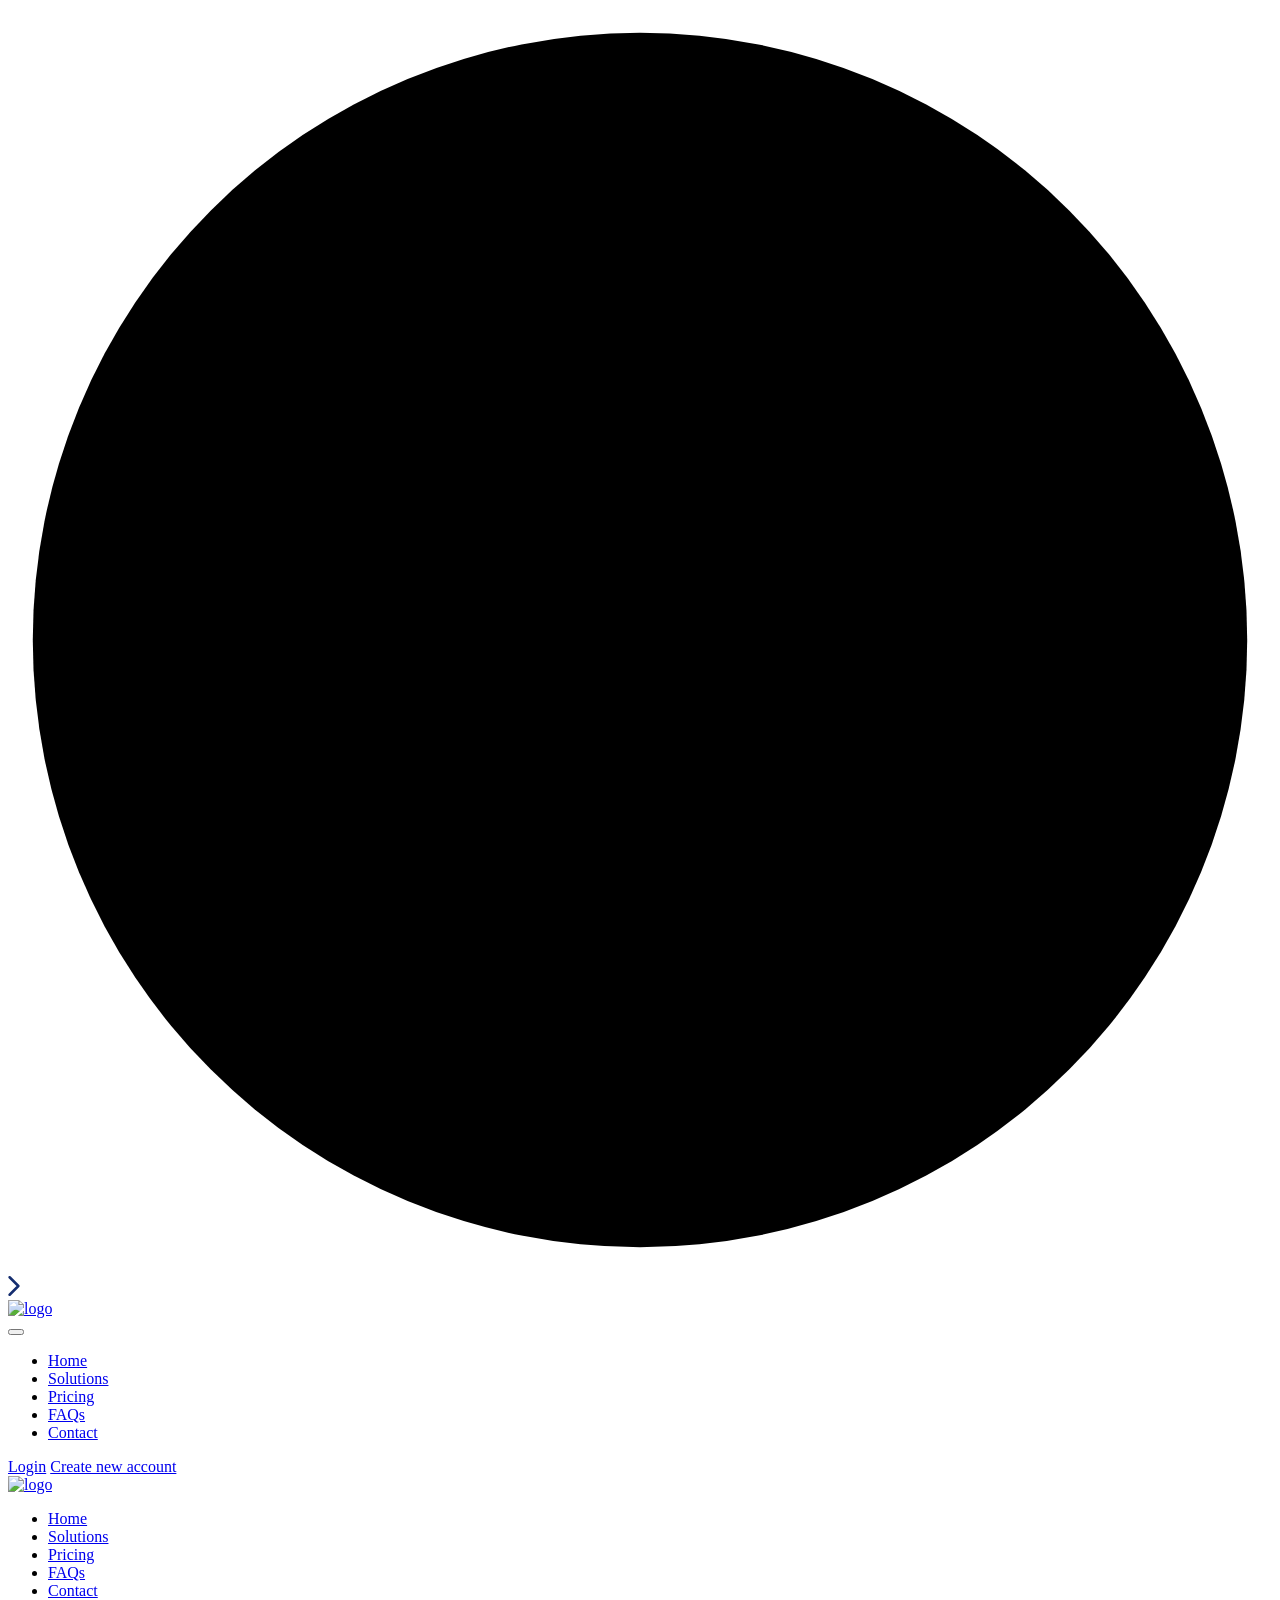
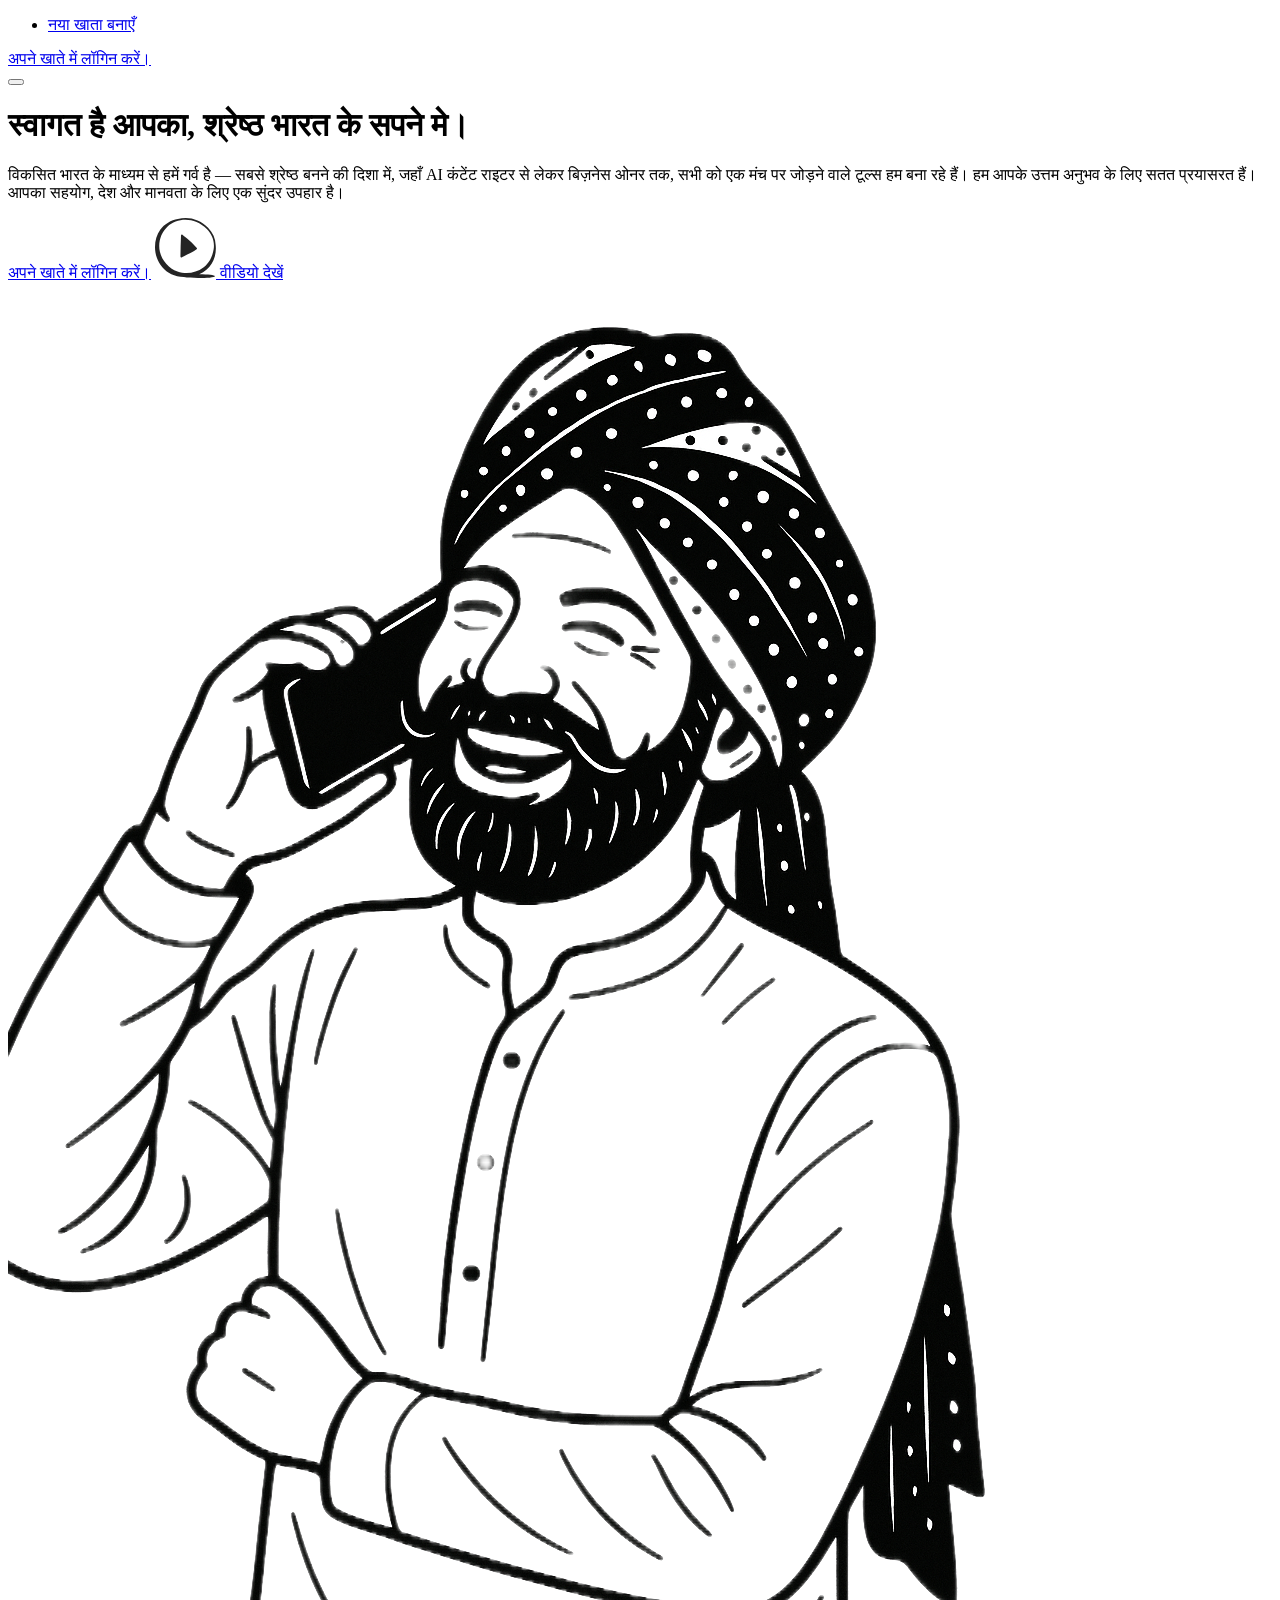
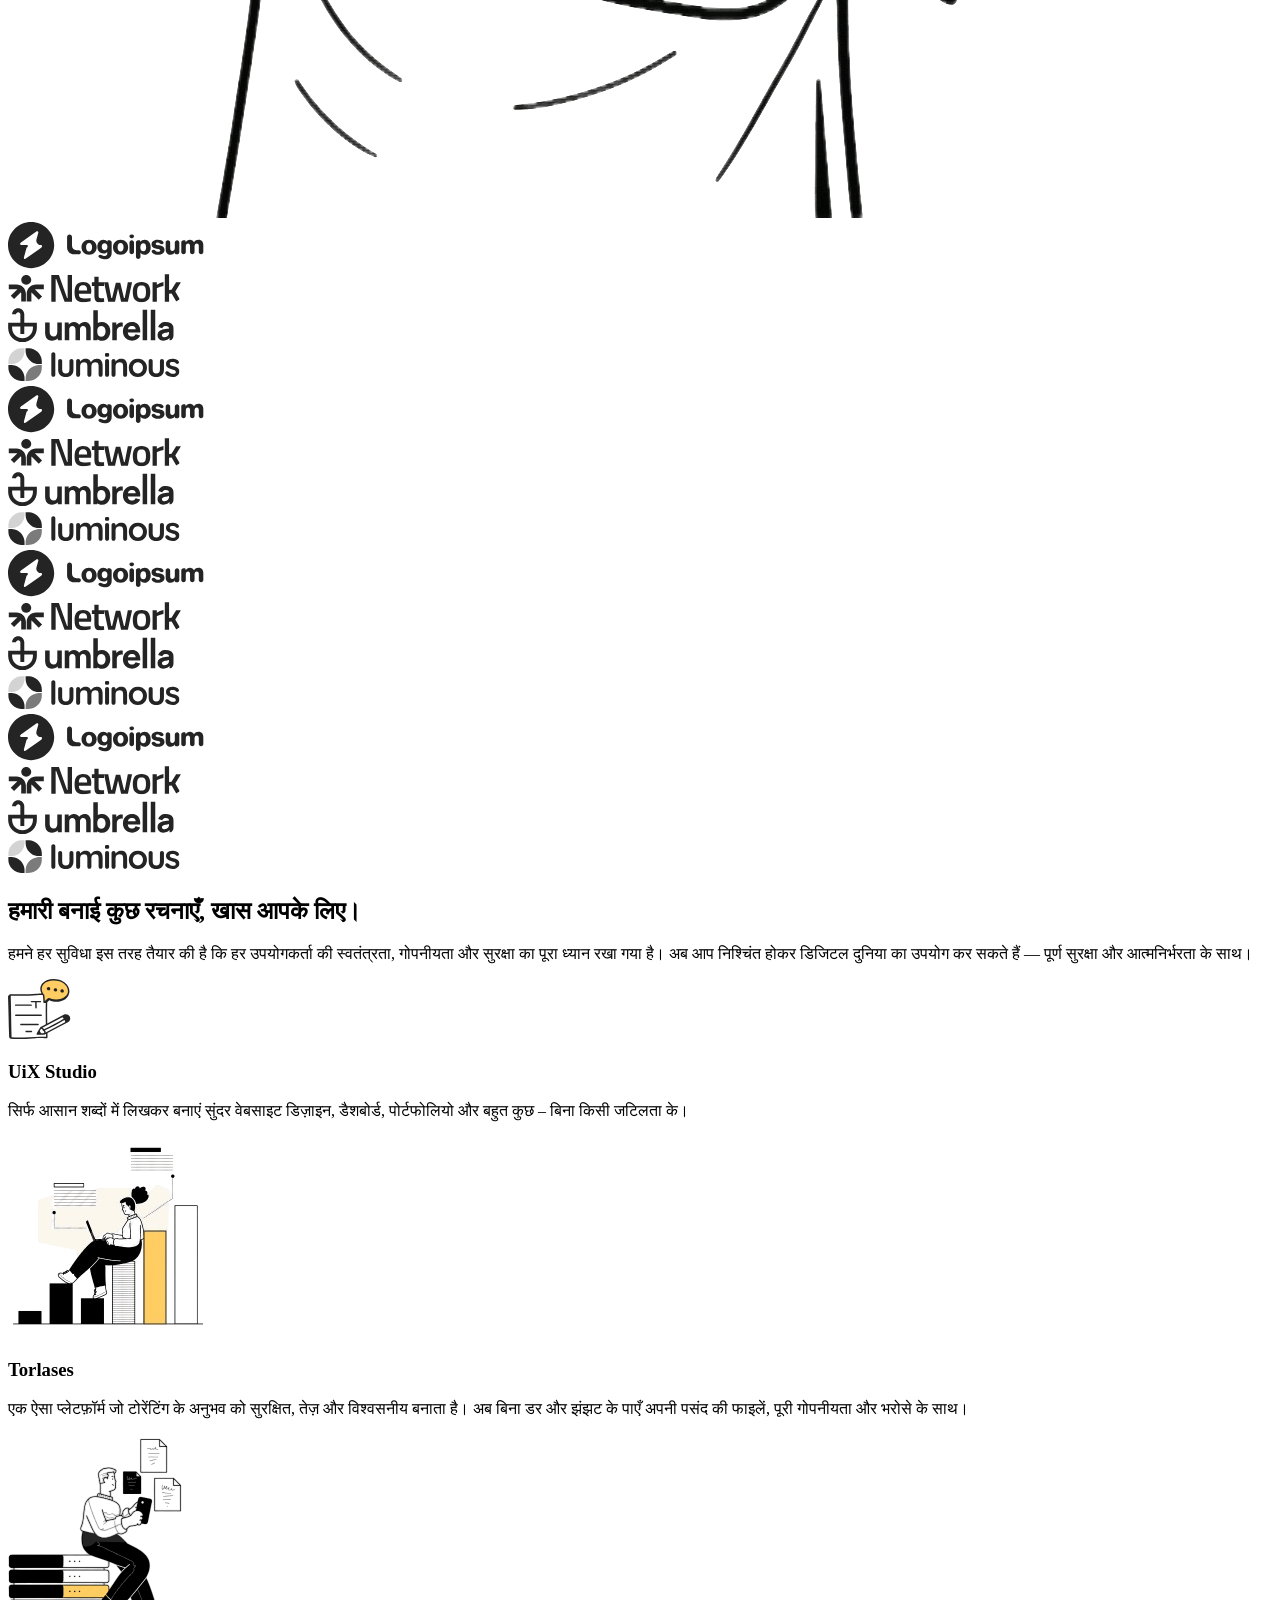
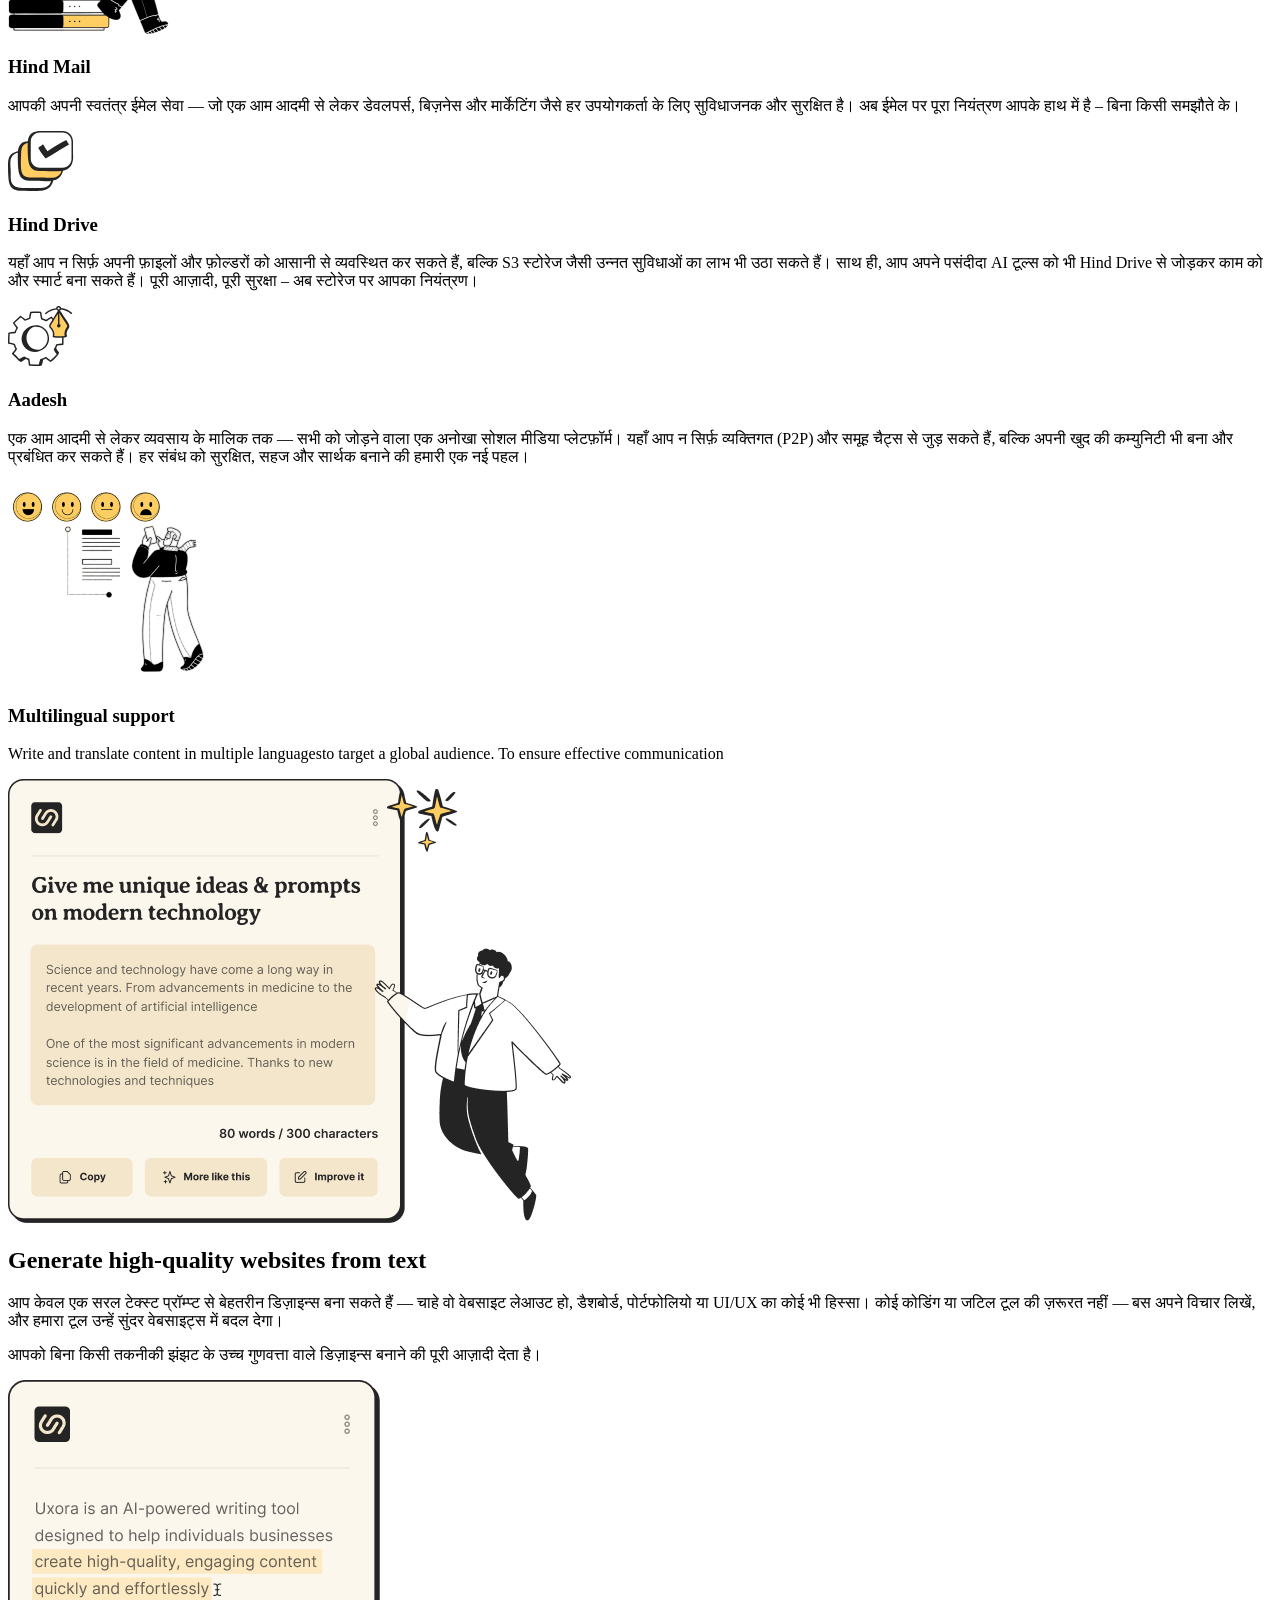
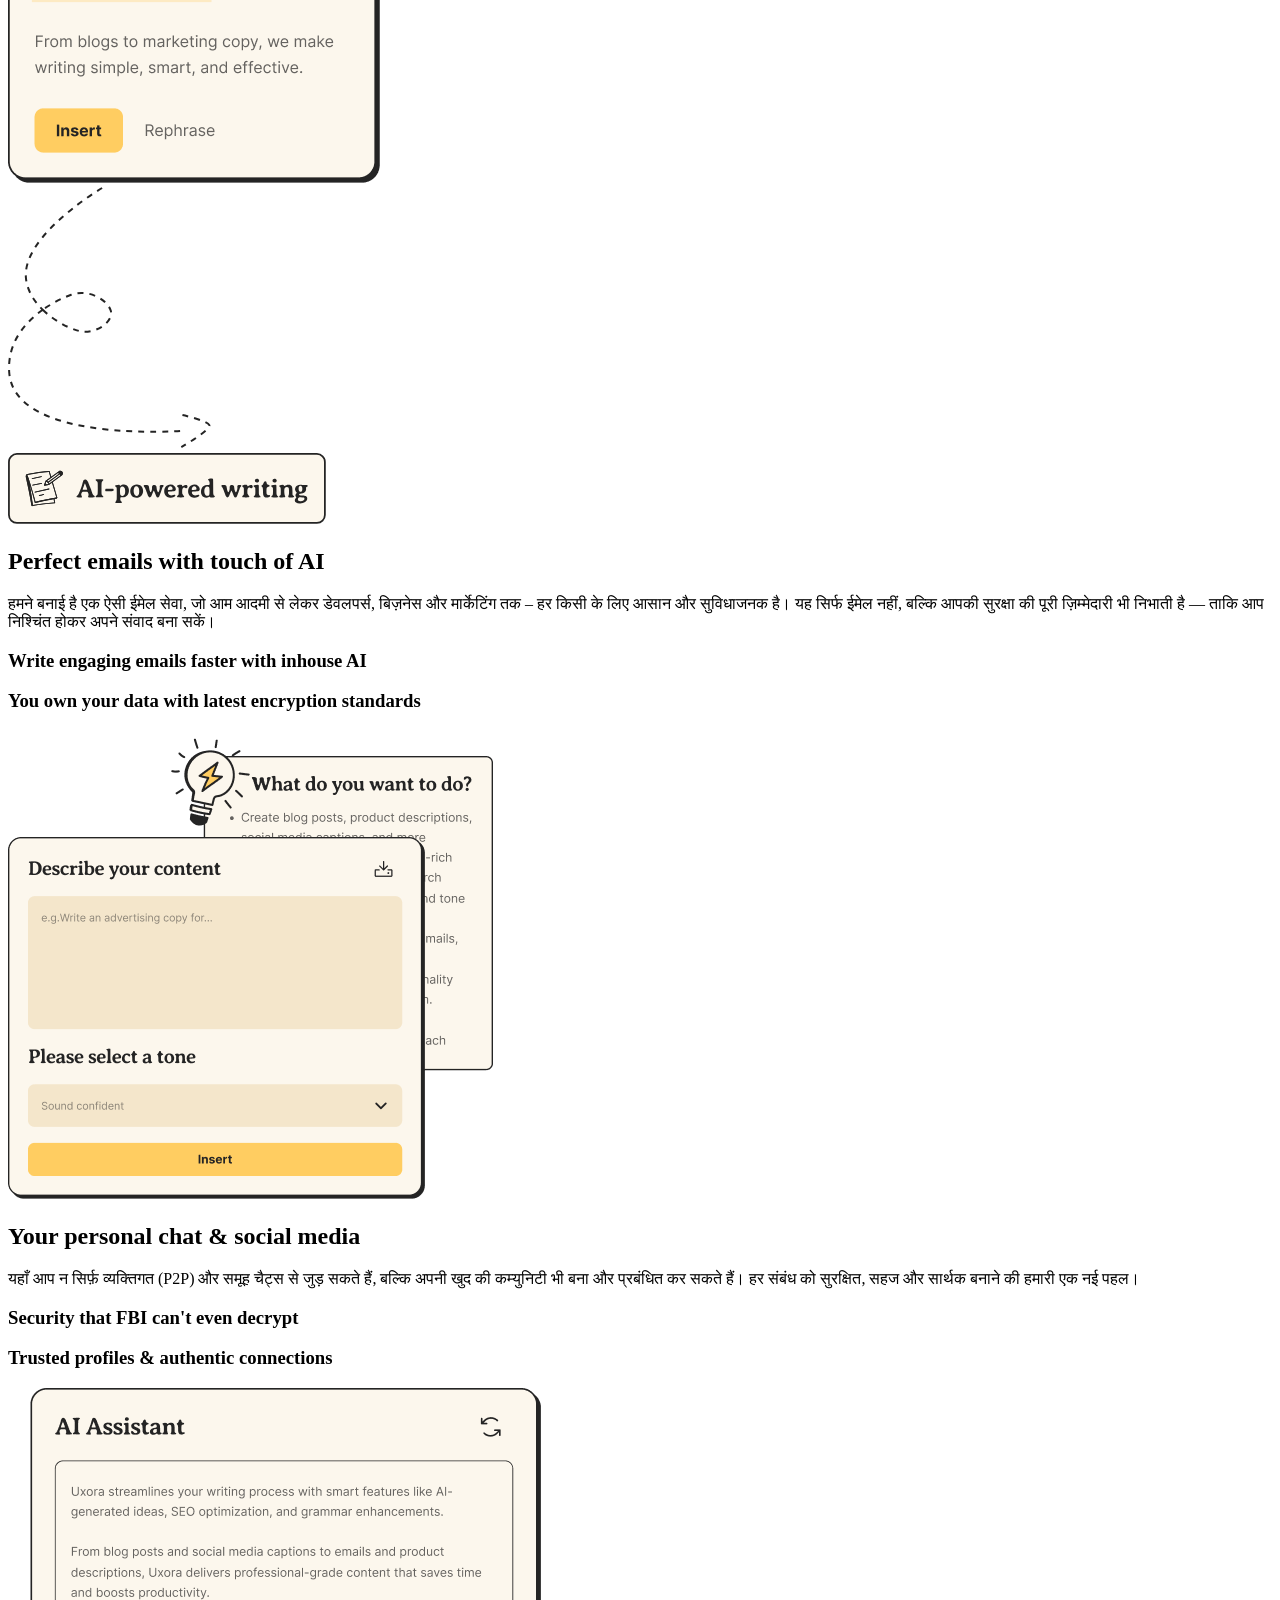
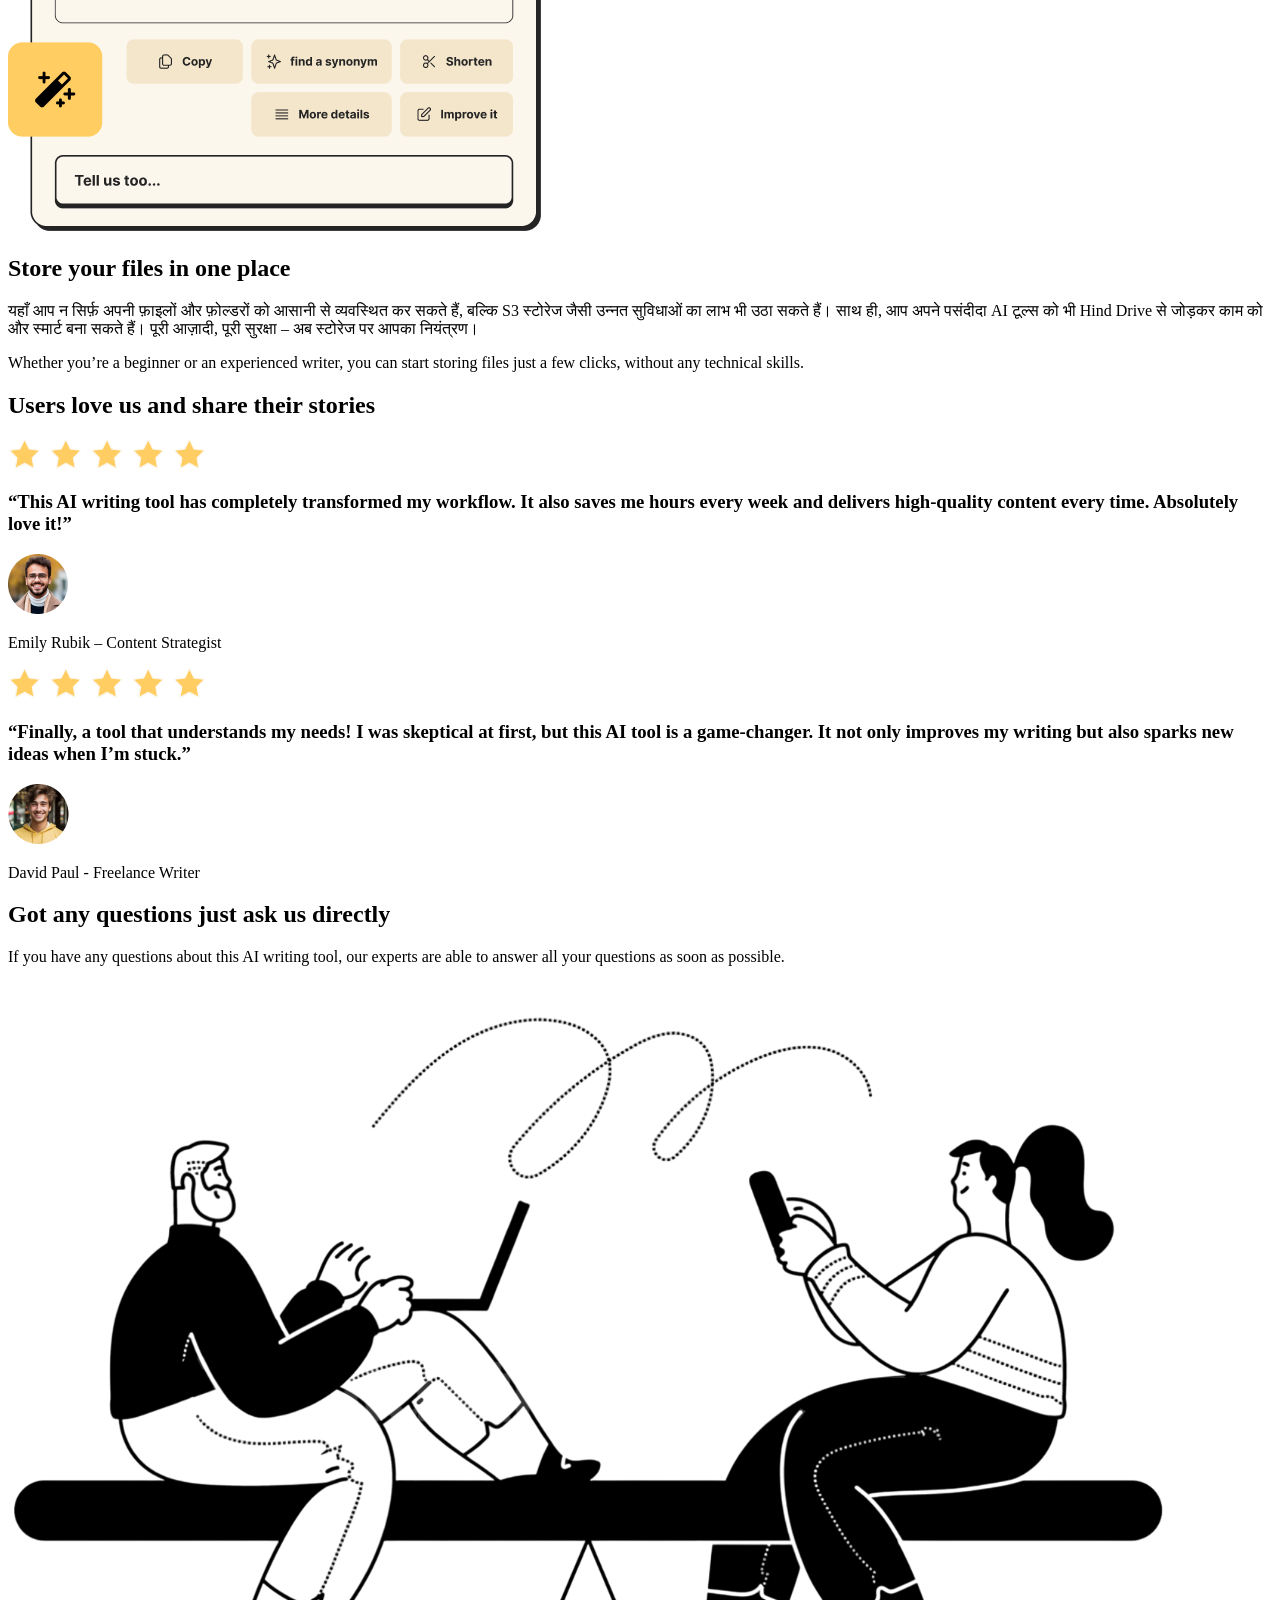
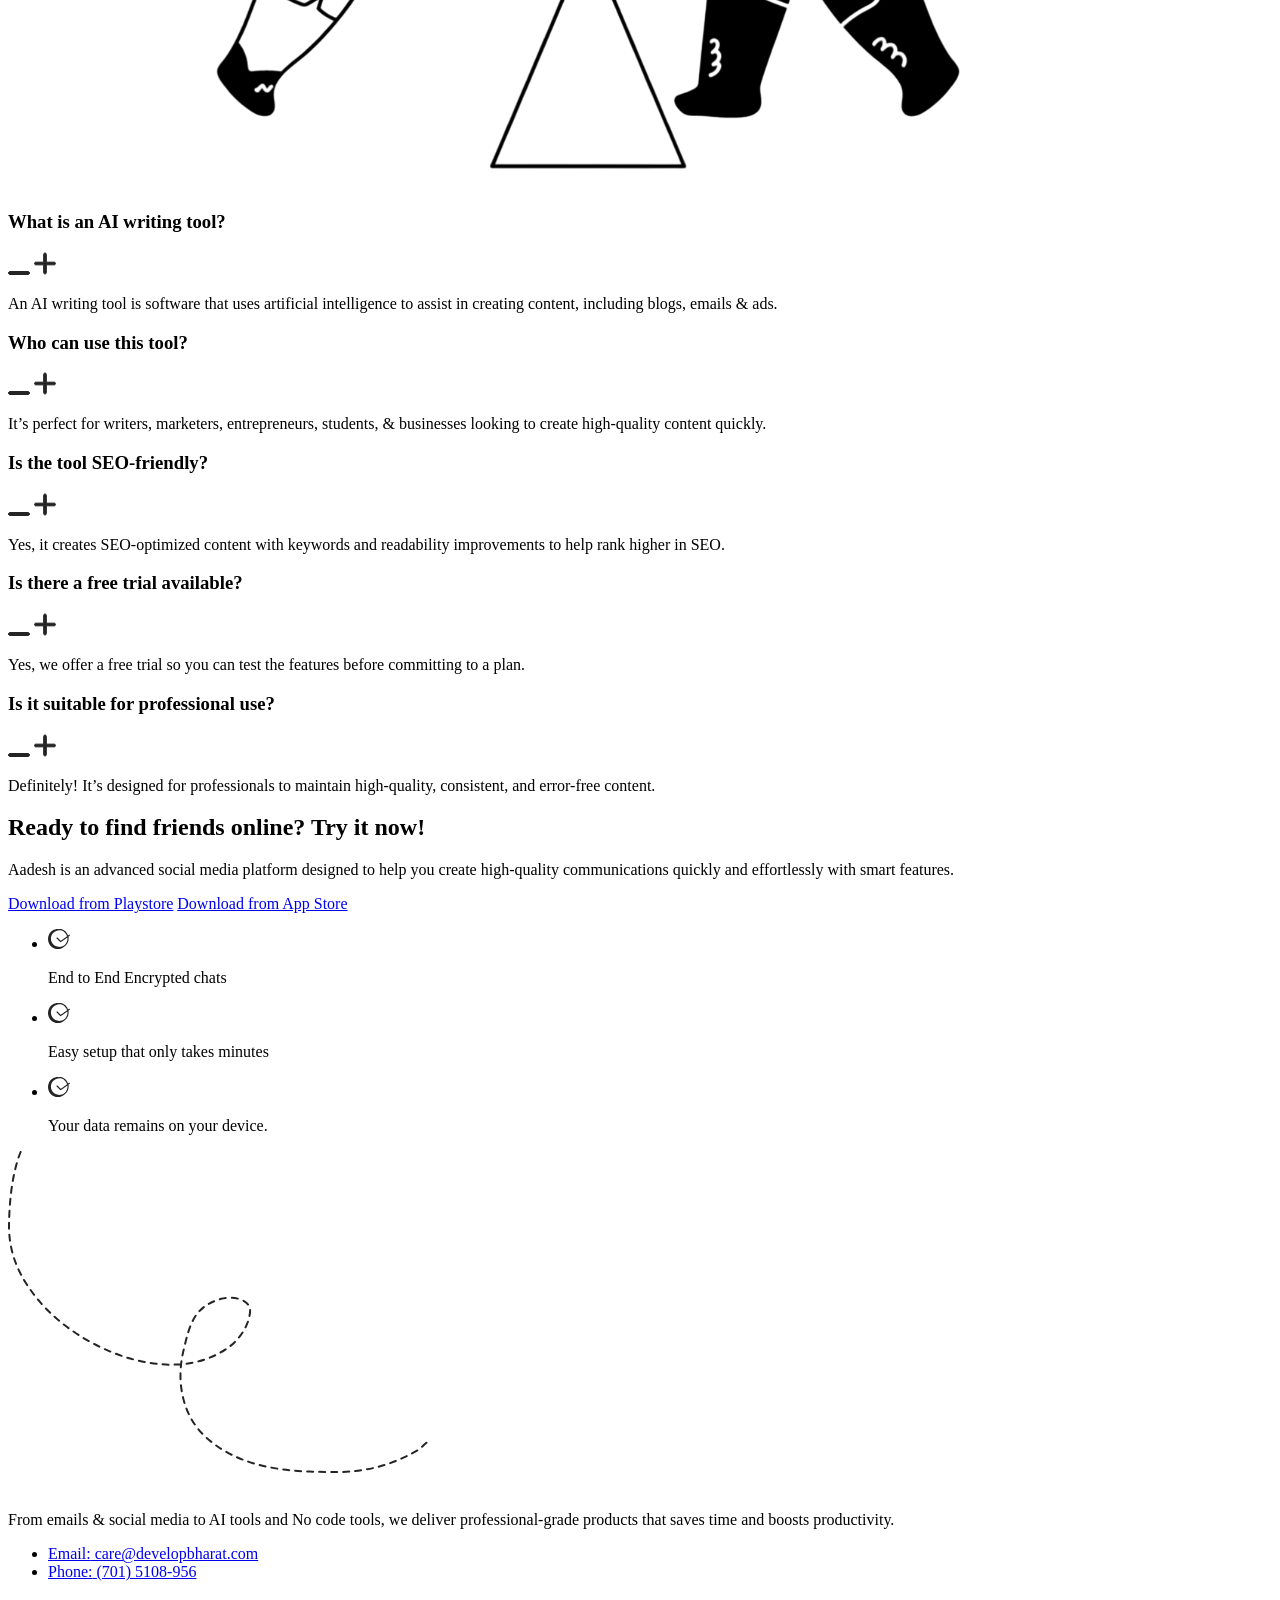
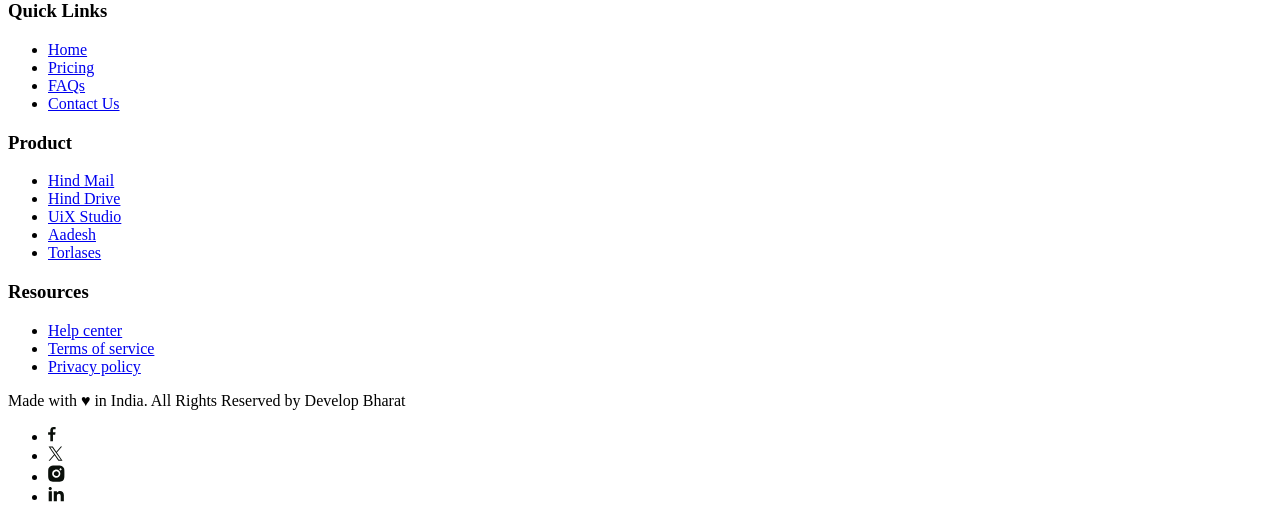
==== commit 9d89c80c: "Deploying to gh-pages from @ developbharat/website@5e476c96831ba3a9a1fa5f991d040a558019ca28 🚀" ====
--- a/index.html
+++ b/index.html
@@ -1,4 +1,4 @@
-<!DOCTYPE html><html lang="hi"> <head><meta charset="UTF-8"><meta http-equiv="X-UA-Compatible" content="IE=edge"><meta name="viewport" content="width=device-width, initial-scale=1.0"><title>Develop Bharat में आपका स्वागत है।</title><meta name="description" content="Develop Bharat में आपका स्वागत है। यहाँ हम तकनीक को आपके अधिकार और स्वतंत्रता का माध्यम बनाते हैं। हमारा उद्देश्य है – एक ऐसा डिजिटल भारत, जहाँ हर व्यक्ति सशक्त, सुरक्षित और आत्मनिर्भर हो।"><meta name="generator" content="Astro v5.11.0"><link rel="shortcut icon" href="/assets/images/favicon.ico" type="image/x-icon"><link rel="icon" href="/assets/images/favicon.ico" type="image/x-icon"><!--- End favicon--><link href="https://fonts.googleapis.com/css2?family=Averia+Serif+Libre:ital,wght@0,300;0,400;0,700;1,300;1,400;1,700&family=Epilogue:ital,wght@0,100..900;1,100..900&family=Lora:ital,wght@0,400..700;1,400..700&display=swap" rel="stylesheet"><link href="https://fonts.googleapis.com/css2?family=Inter:ital,opsz,wght@0,14..32,100..900;1,14..32,100..900&display=swap" rel="stylesheet"><!-- End google font  --><link rel="stylesheet" href="/assets/css/bootstrap.min.css"><link rel="stylesheet" href="/assets/css/remixicon.css"><link rel="stylesheet" href="/assets/css/magnific-popup.css"><link rel="stylesheet" href="/assets/css/fontawesome.css"><link rel="stylesheet" href="/assets/css/slick.css"><!-- Code Editor  --><link rel="stylesheet" href="/assets/css/main.css"><link rel="stylesheet" href="/assets/css/app.min.css"></head> <body> <div class="preloader"> <div class="preloader-inner"> <span></span> <span></span> <span></span> <span></span> </div> </div> <!-- End preloader --> <div class="progress-bar-container"> <div class="progress-bar"></div> </div> <!-- progress circle --> <div class="paginacontainer"> <div class="progress-wrap"> <svg class="progress-circle svg-content" width="100%" height="100%" viewBox="-1 -1 102 102"> <path d="M50,1 a49,49 0 0,1 0,98 a49,49 0 0,1 0,-98"></path> </svg> <div class="top-arrow"> <svg width="12" height="20" viewBox="0 0 9 16" fill="none" xmlns="http://www.w3.org/2000/svg"> <path d="M0.999999 1L8 8L1 15" stroke="#142D6F" stroke-width="2" stroke-linecap="round" stroke-linejoin="round"></path> </svg> </div> </div> </div> <!-- End All Js --> <!-- Mobile Menu --><div class="uxora-menu-wrapper"> <div class="uxora-menu-area text-center"> <div class="uxora-menu-mobile-top"> <div class="mobile-logo"> <a href="/"> <img src="/assets/images/logo/logo-dark.svg" alt="logo"> </a> </div> <button class="uxora-menu-toggle mobile"> <i class="ri-close-line"></i> </button> </div> <div class="uxora-mobile-menu"> <ul> <li><a href="/">Home</a></li> <li><a href="/solutions">Solutions</a></li> <li><a href="/pricing">Pricing</a></li> <li><a href="/contact-us">Contact</a></li> <li class="menu-item-has-children"> <a href="#">Pages</a> <ul class="sub-menu"> <li><a href="/faqs">FAQs</a></li> <li><a href="/sign-in">Sign In</a></li> <li><a href="/sign-up">Sign-Up</a></li> <li> <a href="forgot-password.html">Forgot Password</a> </li> </ul> </li> </ul> </div> <div class="uxora-mobile-menu-btn"> <a class="uxora-default-btn sm-size" href="/sign-in">Login</a> <a class="uxora-default-btn sm-size" href="/sign-up">Create new account</a> </div> </div> </div> <!-- End mobile menu --> <header class="site-header uxora-header-section" id="sticky-menu"> <div class="container"> <div class="row gx-3 align-items-center justify-content-between"> <div class="col-8 col-sm-auto"> <div class="header-logo"> <a href="/"> <img src="/assets/images/logo/logo-dark.svg" alt="logo"> </a> </div> </div> <div class="col"> <div class="uxora-main-menu-item"> <nav class="main-menu menu-style1 d-none d-lg-block menu-left"> <ul> <li><a href="/">Home</a></li> <li> <a href="/solutions">Solutions</a> </li> <li><a href="/pricing">Pricing</a></li> <li><a href="/faqs">FAQs</a></li> <li> <a href="/contact-us">Contact</a> </li> </ul> </nav> </div> </div> <div class="col-auto d-flex align-items-center"> <div class="uxora-header-info-wraper2"> <div class="uxora-header-info-content"> <ul> <li><a href="/sign-up">नया खाता बनाएँ</a></li> </ul> </div> <a class="uxora-default-btn uxora-header-btn" href="/sign-in">अपने खाते में लॉगिन करें।</a> </div> <div class="uxora-header-menu"> <nav class="navbar site-navbar justify-content-between"> <!-- Brand Logo--> <!-- mobile menu trigger --> <button class="uxora-menu-toggle d-inline-block d-lg-none"> <span></span> </button> <!--/.Mobile Menu Hamburger Ends--> </nav> </div> </div> </div> </div> </header> <!-- End mobile menu -->  <div class="uxora-hero-section light-bg"> <div class="container"> <div class="row" data-anime="onview: -100; targets: >*; translateY: [48, 0]; opacity: [0, 1]; easing: spring(1, 80, 10, 0); duration: 450; delay: anime.stagger(100, {start: 200});"> <div class="col-lg-7"> <div class="uxora-hero-content"> <h1 class="title">
+<!DOCTYPE html><html lang="hi"> <head><meta charset="UTF-8"><meta http-equiv="X-UA-Compatible" content="IE=edge"><meta name="viewport" content="width=device-width, initial-scale=1.0"><title>Develop Bharat में आपका स्वागत है।</title><meta name="description" content="Develop Bharat में आपका स्वागत है। यहाँ हम तकनीक को आपके अधिकार और स्वतंत्रता का माध्यम बनाते हैं। हमारा उद्देश्य है – एक ऐसा डिजिटल भारत, जहाँ हर व्यक्ति सशक्त, सुरक्षित और आत्मनिर्भर हो।"><meta name="generator" content="Astro v5.11.0"><link rel="shortcut icon" href="/website/assets/images/favicon.ico" type="image/x-icon"><link rel="icon" href="/website/assets/images/favicon.ico" type="image/x-icon"><!--- End favicon--><link href="https://fonts.googleapis.com/css2?family=Averia+Serif+Libre:ital,wght@0,300;0,400;0,700;1,300;1,400;1,700&family=Epilogue:ital,wght@0,100..900;1,100..900&family=Lora:ital,wght@0,400..700;1,400..700&display=swap" rel="stylesheet"><link href="https://fonts.googleapis.com/css2?family=Inter:ital,opsz,wght@0,14..32,100..900;1,14..32,100..900&display=swap" rel="stylesheet"><!-- End google font  --><link rel="stylesheet" href="/website/assets/css/bootstrap.min.css"><link rel="stylesheet" href="/website/assets/css/remixicon.css"><link rel="stylesheet" href="/website/assets/css/magnific-popup.css"><link rel="stylesheet" href="/website/assets/css/fontawesome.css"><link rel="stylesheet" href="/website/assets/css/slick.css"><!-- Code Editor  --><link rel="stylesheet" href="/website/assets/css/main.css"><link rel="stylesheet" href="/website/assets/css/app.min.css"></head> <body> <div class="preloader"> <div class="preloader-inner"> <span></span> <span></span> <span></span> <span></span> </div> </div> <!-- End preloader --> <div class="progress-bar-container"> <div class="progress-bar"></div> </div> <!-- progress circle --> <div class="paginacontainer"> <div class="progress-wrap"> <svg class="progress-circle svg-content" width="100%" height="100%" viewBox="-1 -1 102 102"> <path d="M50,1 a49,49 0 0,1 0,98 a49,49 0 0,1 0,-98"></path> </svg> <div class="top-arrow"> <svg width="12" height="20" viewBox="0 0 9 16" fill="none" xmlns="http://www.w3.org/2000/svg"> <path d="M0.999999 1L8 8L1 15" stroke="#142D6F" stroke-width="2" stroke-linecap="round" stroke-linejoin="round"></path> </svg> </div> </div> </div> <!-- End All Js --> <!-- Mobile Menu --><div class="uxora-menu-wrapper"> <div class="uxora-menu-area text-center"> <div class="uxora-menu-mobile-top"> <div class="mobile-logo"> <a href="/website/"> <img src="/website/assets/images/logo/logo-dark.svg" alt="logo"> </a> </div> <button class="uxora-menu-toggle mobile"> <i class="ri-close-line"></i> </button> </div> <div class="uxora-mobile-menu"> <ul> <li><a href="/website/">Home</a></li> <li> <a href="/website/solutions">Solutions</a> </li> <li> <a href="/website/pricing">Pricing</a> </li> <li><a href="/website/faqs">FAQs</a></li> <li> <a href="/website/contact-us">Contact</a> </li> </ul> </div> <div class="uxora-mobile-menu-btn"> <a class="uxora-default-btn sm-size" href="/website/sign-in">Login</a> <a class="uxora-default-btn sm-size" href="/website/sign-up">Create new account</a> </div> </div> </div> <!-- End mobile menu --> <header class="site-header uxora-header-section" id="sticky-menu"> <div class="container"> <div class="row gx-3 align-items-center justify-content-between"> <div class="col-8 col-sm-auto"> <div class="header-logo"> <a href="/website/"> <img src="/website/assets/images/logo/logo-dark.svg" alt="logo"> </a> </div> </div> <div class="col"> <div class="uxora-main-menu-item"> <nav class="main-menu menu-style1 d-none d-lg-block menu-left"> <ul> <li><a href="/website/">Home</a></li> <li> <a href="/website/solutions">Solutions</a> </li> <li> <a href="/website/pricing">Pricing</a> </li> <li> <a href="/website/faqs">FAQs</a> </li> <li> <a href="/website/contact-us">Contact</a> </li> </ul> </nav> </div> </div> <div class="col-auto d-flex align-items-center"> <div class="uxora-header-info-wraper2"> <div class="uxora-header-info-content"> <ul> <li> <a href="/website/sign-up">नया खाता बनाएँ</a> </li> </ul> </div> <a class="uxora-default-btn uxora-header-btn" href="/website/sign-in">अपने खाते में लॉगिन करें।</a> </div> <div class="uxora-header-menu"> <nav class="navbar site-navbar justify-content-between"> <!-- Brand Logo--> <!-- mobile menu trigger --> <button class="uxora-menu-toggle d-inline-block d-lg-none"> <span></span> </button> <!--/.Mobile Menu Hamburger Ends--> </nav> </div> </div> </div> </div> </header> <!-- End mobile menu -->  <div class="uxora-hero-section light-bg"> <div class="container"> <div class="row" data-anime="onview: -100; targets: >*; translateY: [48, 0]; opacity: [0, 1]; easing: spring(1, 80, 10, 0); duration: 450; delay: anime.stagger(100, {start: 200});"> <div class="col-lg-7"> <div class="uxora-hero-content"> <h1 class="title">
 स्वागत है आपका, श्रेष्ठ भारत के सपने मे।
 </h1> <p>
 विकसित भारत के माध्यम से हमें गर्व है — सबसे श्रेष्ठ
@@ -126,14 +126,14 @@
 Aadesh is an advanced social media platform designed to help you
                 create high-quality communications quickly and effortlessly with
                 smart features.
-</p> <div class="uxora-cta-btn mt-50"> <a class="uxora-default-btn" href="contact-us.html">Download from Playstore</a> <a class="uxora-default-btn" href="contact-us.html">Download from App Store</a> </div> </div> <div class="mt-50"> <div class="uxora-cta-data"> <ul> <li> <img src="assets/images/shape/time.svg" alt=""> <p>End to End Encrypted chats</p> </li> <li> <img src="assets/images/shape/time.svg" alt=""> <p>Easy setup that only takes minutes</p> </li> <li> <img src="assets/images/shape/time.svg" alt=""> <p>Your data remains on your device.</p> </li> </ul> </div> </div> </div> <div class="uxora-cta-shape"> <img src="assets/images/shape/shape1.svg" alt=""> </div> </div> <!-- end cta -->  <!-- Footer  --><footer class="uxora-footer-section"> <div class="container"> <div class="row"> <div class="col-xxl-4 col-xl-12 col-md-12"> <div class="uxora-footer-textarea"> <a href="/"> <img src="/assets/images/logo/logo-dark.svg" alt=""> </a> <p>
+</p> <div class="uxora-cta-btn mt-50"> <a class="uxora-default-btn" href="contact-us.html">Download from Playstore</a> <a class="uxora-default-btn" href="contact-us.html">Download from App Store</a> </div> </div> <div class="mt-50"> <div class="uxora-cta-data"> <ul> <li> <img src="assets/images/shape/time.svg" alt=""> <p>End to End Encrypted chats</p> </li> <li> <img src="assets/images/shape/time.svg" alt=""> <p>Easy setup that only takes minutes</p> </li> <li> <img src="assets/images/shape/time.svg" alt=""> <p>Your data remains on your device.</p> </li> </ul> </div> </div> </div> <div class="uxora-cta-shape"> <img src="assets/images/shape/shape1.svg" alt=""> </div> </div> <!-- end cta -->  <!-- Footer  --><footer class="uxora-footer-section"> <div class="container"> <div class="row"> <div class="col-xxl-4 col-xl-12 col-md-12"> <div class="uxora-footer-textarea"> <a href="/website/"> <img src="/website/assets/images/logo/logo-dark.svg" alt=""> </a> <p>
 From emails & social media to AI tools and No code
                         tools, we deliver professional-grade products that saves
                         time and boosts productivity.
 </p> <div class="uxora-conatct-info"> <ul> <li> <a href="mailto:care@developbharat.com"> <span>Email:</span>
 care@developbharat.com
 </a> </li> <li> <a href="tel:+917015108956"> <span>Phone:</span> (701) 5108-956
-</a> </li> </ul> </div> </div> </div> <div class="col-xxl-3 col-xl-4 col-md-3"> <div class="uxora-footer-menu menu1 menu1 pl-60"> <h3>Quick Links</h3> <ul> <li> <a href="/">Home</a> </li> <li> <a href="/pricing">Pricing</a> </li> <li> <a href="/faqs">FAQs</a> </li> <li> <a href="/contact-us">Contact Us</a> </li> </ul> </div> </div> <div class="col-xxl-3 col-xl-4 col-md-5"> <div class="uxora-footer-menu menu1 menu2"> <h3>Product</h3> <ul> <li> <a href="#">Hind Mail</a> </li> <li> <a href="#">Hind Drive</a> </li> <li> <a href="#">UiX Studio</a> </li> <li> <a href="#">Aadesh</a> </li> <li> <a href="#">Torlases</a> </li> </ul> </div> </div> <div class="col-xxl-2 col-xl-4 col-md-4"> <div class="uxora-footer-menu menu3"> <h3>Resources</h3> <ul> <li> <a href="/contact-us">Help center</a> </li> <li> <a href="/terms-of-service">Terms of service</a> </li> <li> <a href="/privacy-policy">Privacy policy</a> </li> </ul> </div> </div> </div> <div class="uxora-footer-bottom-wrap"> <div class="uxora-footer-bottom-text"> <p>
+</a> </li> </ul> </div> </div> </div> <div class="col-xxl-3 col-xl-4 col-md-3"> <div class="uxora-footer-menu menu1 menu1 pl-60"> <h3>Quick Links</h3> <ul> <li> <a href="/website/">Home</a> </li> <li> <a href="/website/pricing">Pricing</a> </li> <li> <a href="/website/faqs">FAQs</a> </li> <li> <a href="/website/contact-us">Contact Us</a> </li> </ul> </div> </div> <div class="col-xxl-3 col-xl-4 col-md-5"> <div class="uxora-footer-menu menu1 menu2"> <h3>Product</h3> <ul> <li> <a href="#">Hind Mail</a> </li> <li> <a href="#">Hind Drive</a> </li> <li> <a href="#">UiX Studio</a> </li> <li> <a href="#">Aadesh</a> </li> <li> <a href="#">Torlases</a> </li> </ul> </div> </div> <div class="col-xxl-2 col-xl-4 col-md-4"> <div class="uxora-footer-menu menu3"> <h3>Resources</h3> <ul> <li> <a href="/website/contact-us">Help center</a> </li> <li> <a href="/website/terms-of-service">Terms of service</a> </li> <li> <a href="/website/privacy-policy">Privacy policy</a> </li> </ul> </div> </div> </div> <div class="uxora-footer-bottom-wrap"> <div class="uxora-footer-bottom-text"> <p>
 Made with ♥︎ in India. All Rights Reserved by Develop
                     Bharat
-</p> </div> <div class="uxora-social-wrap"> <ul> <li> <a href="https://www.facebook.com"> <svg width="8" height="16" viewBox="0 0 9 17" fill="none" xmlns="http://www.w3.org/2000/svg"> <path d="M2.61987 16.7464V9.37041H0.137695V6.49583H2.61987V4.37591C2.61987 1.91577 4.12245 0.576172 6.31707 0.576172C7.36832 0.576172 8.27181 0.654439 8.53511 0.689422V3.26042L7.01302 3.26111C5.81946 3.26111 5.58836 3.82827 5.58836 4.66054V6.49583H8.43488L8.06426 9.37041H5.58836V16.7464H2.61987Z" fill="#0A0F0A"></path> </svg> </a> </li> <li> <a href="https://www.twitter.com"> <svg width="15" height="15" viewBox="0 0 16 16" fill="none" xmlns="http://www.w3.org/2000/svg"> <path d="M9.47743 6.98936L14.9996 0.570312H13.691L8.89613 6.14388L5.06647 0.570312H0.649414L6.44061 8.99854L0.649414 15.7299H1.95806L7.02158 9.84402L11.066 15.7299H15.483L9.47711 6.98936H9.47743ZM7.68506 9.0728L7.09829 8.23353L2.42958 1.55544H4.43959L8.20729 6.94488L8.79406 7.78414L13.6916 14.7896H11.6816L7.68506 9.07312V9.0728Z" fill="#0A0F0A"></path> </svg> </a> </li> <li> <a href="https://www.instagram.com"> <svg width="17" height="17" viewBox="0 0 18 18" fill="none" xmlns="http://www.w3.org/2000/svg"> <path d="M9.65632 0.561604C10.2832 0.559198 10.91 0.565498 11.5367 0.580502L11.7034 0.586515C11.8958 0.593387 12.0856 0.601977 12.315 0.612286C13.229 0.655236 13.8526 0.799551 14.3998 1.01173C14.9667 1.22992 15.4444 1.52542 15.922 2.00303C16.3587 2.4322 16.6967 2.95134 16.9124 3.52434C17.1246 4.07154 17.2689 4.69604 17.3119 5.61003C17.3222 5.83853 17.3308 6.02923 17.3376 6.22165L17.3428 6.3883C17.358 7.01468 17.3646 7.64125 17.3625 8.26782L17.3634 8.90865V10.034C17.3655 10.6608 17.3589 11.2877 17.3436 11.9143L17.3385 12.081C17.3316 12.2734 17.323 12.4632 17.3127 12.6926C17.2698 13.6066 17.1237 14.2302 16.9124 14.7774C16.6974 15.351 16.3593 15.8706 15.922 16.2996C15.4924 16.7363 14.973 17.0742 14.3998 17.29C13.8526 17.5022 13.229 17.6465 12.315 17.6895C12.0856 17.6998 11.8958 17.7084 11.7034 17.7153L11.5367 17.7204C10.91 17.7357 10.2832 17.7423 9.65632 17.7402L9.0155 17.741H7.89105C7.26419 17.7431 6.63734 17.7366 6.01067 17.7213L5.84402 17.7161C5.6401 17.7087 5.43622 17.7001 5.2324 17.6903C4.31841 17.6474 3.69476 17.5014 3.14671 17.29C2.57348 17.0747 2.05425 16.7367 1.6254 16.2996C1.1882 15.8703 0.8499 15.3509 0.634095 14.7774C0.421919 14.2302 0.277604 13.6066 0.234654 12.6926C0.225087 12.4888 0.216497 12.2849 0.208883 12.081L0.204588 11.9143C0.188751 11.2877 0.181592 10.6608 0.183113 10.034V8.26782C0.180715 7.64126 0.187015 7.01469 0.202011 6.3883L0.208024 6.22165C0.214896 6.02923 0.223487 5.83853 0.233795 5.61003C0.276745 4.69518 0.42106 4.0724 0.633236 3.52434C0.849169 2.95106 1.18813 2.43206 1.62626 2.00389C2.05481 1.56644 2.57372 1.22783 3.14671 1.01173C3.69476 0.799551 4.31755 0.655236 5.2324 0.612286L5.84402 0.586515L6.01067 0.58222C6.63704 0.566391 7.26361 0.559232 7.89019 0.560745L9.65632 0.561604ZM8.77326 4.85668C8.20416 4.84863 7.63915 4.95376 7.11104 5.16598C6.58294 5.37819 6.10228 5.69325 5.69699 6.09284C5.29171 6.49244 4.96988 6.96859 4.75022 7.49365C4.53056 8.0187 4.41744 8.58217 4.41744 9.15132C4.41744 9.72047 4.53056 10.2839 4.75022 10.809C4.96988 11.334 5.29171 11.8102 5.69699 12.2098C6.10228 12.6094 6.58294 12.9244 7.11104 13.1367C7.63915 13.3489 8.20416 13.454 8.77326 13.446C9.91238 13.446 11.0048 12.9934 11.8103 12.188C12.6158 11.3825 13.0683 10.29 13.0683 9.15089C13.0683 8.01176 12.6158 6.9193 11.8103 6.11381C11.0048 5.30833 9.91238 4.85668 8.77326 4.85668ZM8.77326 6.5747C9.11558 6.5684 9.45573 6.63037 9.77383 6.75699C10.0919 6.88362 10.3816 7.07237 10.626 7.31221C10.8703 7.55205 11.0644 7.83817 11.1969 8.15387C11.3294 8.46956 11.3977 8.8085 11.3978 9.15088C11.3978 9.49326 11.3297 9.83222 11.1972 10.148C11.0648 10.4637 10.8708 10.7499 10.6266 10.9898C10.3823 11.2297 10.0927 11.4186 9.77463 11.5453C9.45657 11.672 9.11644 11.7341 8.77411 11.7279C8.09064 11.7279 7.43516 11.4564 6.95187 10.9731C6.46858 10.4898 6.19707 9.83436 6.19707 9.15089C6.19707 8.46741 6.46858 7.81193 6.95187 7.32864C7.43516 6.84535 8.09064 6.57384 8.77411 6.57384L8.77326 6.5747ZM13.2831 3.56815C13.006 3.57925 12.7439 3.69714 12.5517 3.89713C12.3596 4.09713 12.2523 4.36372 12.2523 4.64106C12.2523 4.91841 12.3596 5.185 12.5517 5.38499C12.7439 5.58499 13.006 5.70288 13.2831 5.71397C13.5679 5.71397 13.841 5.60084 14.0423 5.39947C14.2437 5.1981 14.3568 4.92498 14.3568 4.6402C14.3568 4.35542 14.2437 4.08231 14.0423 3.88094C13.841 3.67956 13.5679 3.56644 13.2831 3.56644V3.56815Z" fill="#0A0F0A"></path> </svg> </a> </li> <li> <a href="https://www.linkedin.com"> <svg width="16" height="16" viewBox="0 0 18 17" fill="none" xmlns="http://www.w3.org/2000/svg"> <path d="M4.31682 2.35804C4.31658 2.83452 4.12707 3.2914 3.78997 3.62816C3.45288 3.96492 2.99581 4.15397 2.51933 4.15373C2.04284 4.15349 1.58597 3.96398 1.24921 3.62689C0.912449 3.28979 0.723395 2.83273 0.723633 2.35624C0.723871 1.87976 0.913383 1.42288 1.25048 1.08612C1.58757 0.749364 2.04464 0.560309 2.52112 0.560547C2.99761 0.560785 3.45448 0.750297 3.79124 1.08739C4.128 1.42449 4.31706 1.88155 4.31682 2.35804ZM4.37072 5.48411H0.777531V16.7308H4.37072V5.48411ZM10.0479 5.48411H6.47273V16.7308H10.012V10.829C10.012 7.54121 14.2969 7.23579 14.2969 10.829V16.7308H17.8452V9.60729C17.8452 4.0648 11.5032 4.27141 10.012 6.99325L10.0479 5.48411Z" fill="#0A0F0A"></path> </svg> </a> </li> </ul> </div> </div> </div> </footer> <!-- scripts --> <script src="/assets/js/jquery-3.7.1.min.js"></script> <script src="/assets/js/bootstrap.bundle.min.js"></script> <script src="/assets/js/menu/menu.js"></script> <script src="/assets/js/faq.js"></script> <script src="/assets/js/anime.min.js"></script> <script src="/assets/js/data-attr-helper.js"></script> <script src="/assets/js/anime-helper.js"></script> <script src="/assets/js/slick.js"></script> <script src="/assets/js/jquery.magnific-popup.min.js"></script> <script src="/assets/js/app.js"></script> </body> </html>+</p> </div> <div class="uxora-social-wrap"> <ul> <li> <a href="https://www.facebook.com"> <svg width="8" height="16" viewBox="0 0 9 17" fill="none" xmlns="http://www.w3.org/2000/svg"> <path d="M2.61987 16.7464V9.37041H0.137695V6.49583H2.61987V4.37591C2.61987 1.91577 4.12245 0.576172 6.31707 0.576172C7.36832 0.576172 8.27181 0.654439 8.53511 0.689422V3.26042L7.01302 3.26111C5.81946 3.26111 5.58836 3.82827 5.58836 4.66054V6.49583H8.43488L8.06426 9.37041H5.58836V16.7464H2.61987Z" fill="#0A0F0A"></path> </svg> </a> </li> <li> <a href="https://www.twitter.com"> <svg width="15" height="15" viewBox="0 0 16 16" fill="none" xmlns="http://www.w3.org/2000/svg"> <path d="M9.47743 6.98936L14.9996 0.570312H13.691L8.89613 6.14388L5.06647 0.570312H0.649414L6.44061 8.99854L0.649414 15.7299H1.95806L7.02158 9.84402L11.066 15.7299H15.483L9.47711 6.98936H9.47743ZM7.68506 9.0728L7.09829 8.23353L2.42958 1.55544H4.43959L8.20729 6.94488L8.79406 7.78414L13.6916 14.7896H11.6816L7.68506 9.07312V9.0728Z" fill="#0A0F0A"></path> </svg> </a> </li> <li> <a href="https://www.instagram.com"> <svg width="17" height="17" viewBox="0 0 18 18" fill="none" xmlns="http://www.w3.org/2000/svg"> <path d="M9.65632 0.561604C10.2832 0.559198 10.91 0.565498 11.5367 0.580502L11.7034 0.586515C11.8958 0.593387 12.0856 0.601977 12.315 0.612286C13.229 0.655236 13.8526 0.799551 14.3998 1.01173C14.9667 1.22992 15.4444 1.52542 15.922 2.00303C16.3587 2.4322 16.6967 2.95134 16.9124 3.52434C17.1246 4.07154 17.2689 4.69604 17.3119 5.61003C17.3222 5.83853 17.3308 6.02923 17.3376 6.22165L17.3428 6.3883C17.358 7.01468 17.3646 7.64125 17.3625 8.26782L17.3634 8.90865V10.034C17.3655 10.6608 17.3589 11.2877 17.3436 11.9143L17.3385 12.081C17.3316 12.2734 17.323 12.4632 17.3127 12.6926C17.2698 13.6066 17.1237 14.2302 16.9124 14.7774C16.6974 15.351 16.3593 15.8706 15.922 16.2996C15.4924 16.7363 14.973 17.0742 14.3998 17.29C13.8526 17.5022 13.229 17.6465 12.315 17.6895C12.0856 17.6998 11.8958 17.7084 11.7034 17.7153L11.5367 17.7204C10.91 17.7357 10.2832 17.7423 9.65632 17.7402L9.0155 17.741H7.89105C7.26419 17.7431 6.63734 17.7366 6.01067 17.7213L5.84402 17.7161C5.6401 17.7087 5.43622 17.7001 5.2324 17.6903C4.31841 17.6474 3.69476 17.5014 3.14671 17.29C2.57348 17.0747 2.05425 16.7367 1.6254 16.2996C1.1882 15.8703 0.8499 15.3509 0.634095 14.7774C0.421919 14.2302 0.277604 13.6066 0.234654 12.6926C0.225087 12.4888 0.216497 12.2849 0.208883 12.081L0.204588 11.9143C0.188751 11.2877 0.181592 10.6608 0.183113 10.034V8.26782C0.180715 7.64126 0.187015 7.01469 0.202011 6.3883L0.208024 6.22165C0.214896 6.02923 0.223487 5.83853 0.233795 5.61003C0.276745 4.69518 0.42106 4.0724 0.633236 3.52434C0.849169 2.95106 1.18813 2.43206 1.62626 2.00389C2.05481 1.56644 2.57372 1.22783 3.14671 1.01173C3.69476 0.799551 4.31755 0.655236 5.2324 0.612286L5.84402 0.586515L6.01067 0.58222C6.63704 0.566391 7.26361 0.559232 7.89019 0.560745L9.65632 0.561604ZM8.77326 4.85668C8.20416 4.84863 7.63915 4.95376 7.11104 5.16598C6.58294 5.37819 6.10228 5.69325 5.69699 6.09284C5.29171 6.49244 4.96988 6.96859 4.75022 7.49365C4.53056 8.0187 4.41744 8.58217 4.41744 9.15132C4.41744 9.72047 4.53056 10.2839 4.75022 10.809C4.96988 11.334 5.29171 11.8102 5.69699 12.2098C6.10228 12.6094 6.58294 12.9244 7.11104 13.1367C7.63915 13.3489 8.20416 13.454 8.77326 13.446C9.91238 13.446 11.0048 12.9934 11.8103 12.188C12.6158 11.3825 13.0683 10.29 13.0683 9.15089C13.0683 8.01176 12.6158 6.9193 11.8103 6.11381C11.0048 5.30833 9.91238 4.85668 8.77326 4.85668ZM8.77326 6.5747C9.11558 6.5684 9.45573 6.63037 9.77383 6.75699C10.0919 6.88362 10.3816 7.07237 10.626 7.31221C10.8703 7.55205 11.0644 7.83817 11.1969 8.15387C11.3294 8.46956 11.3977 8.8085 11.3978 9.15088C11.3978 9.49326 11.3297 9.83222 11.1972 10.148C11.0648 10.4637 10.8708 10.7499 10.6266 10.9898C10.3823 11.2297 10.0927 11.4186 9.77463 11.5453C9.45657 11.672 9.11644 11.7341 8.77411 11.7279C8.09064 11.7279 7.43516 11.4564 6.95187 10.9731C6.46858 10.4898 6.19707 9.83436 6.19707 9.15089C6.19707 8.46741 6.46858 7.81193 6.95187 7.32864C7.43516 6.84535 8.09064 6.57384 8.77411 6.57384L8.77326 6.5747ZM13.2831 3.56815C13.006 3.57925 12.7439 3.69714 12.5517 3.89713C12.3596 4.09713 12.2523 4.36372 12.2523 4.64106C12.2523 4.91841 12.3596 5.185 12.5517 5.38499C12.7439 5.58499 13.006 5.70288 13.2831 5.71397C13.5679 5.71397 13.841 5.60084 14.0423 5.39947C14.2437 5.1981 14.3568 4.92498 14.3568 4.6402C14.3568 4.35542 14.2437 4.08231 14.0423 3.88094C13.841 3.67956 13.5679 3.56644 13.2831 3.56644V3.56815Z" fill="#0A0F0A"></path> </svg> </a> </li> <li> <a href="https://www.linkedin.com"> <svg width="16" height="16" viewBox="0 0 18 17" fill="none" xmlns="http://www.w3.org/2000/svg"> <path d="M4.31682 2.35804C4.31658 2.83452 4.12707 3.2914 3.78997 3.62816C3.45288 3.96492 2.99581 4.15397 2.51933 4.15373C2.04284 4.15349 1.58597 3.96398 1.24921 3.62689C0.912449 3.28979 0.723395 2.83273 0.723633 2.35624C0.723871 1.87976 0.913383 1.42288 1.25048 1.08612C1.58757 0.749364 2.04464 0.560309 2.52112 0.560547C2.99761 0.560785 3.45448 0.750297 3.79124 1.08739C4.128 1.42449 4.31706 1.88155 4.31682 2.35804ZM4.37072 5.48411H0.777531V16.7308H4.37072V5.48411ZM10.0479 5.48411H6.47273V16.7308H10.012V10.829C10.012 7.54121 14.2969 7.23579 14.2969 10.829V16.7308H17.8452V9.60729C17.8452 4.0648 11.5032 4.27141 10.012 6.99325L10.0479 5.48411Z" fill="#0A0F0A"></path> </svg> </a> </li> </ul> </div> </div> </div> </footer> <!-- scripts --> <script src="/website/assets/js/jquery-3.7.1.min.js"></script> <script src="/website/assets/js/bootstrap.bundle.min.js"></script> <script src="/website/assets/js/menu/menu.js"></script> <script src="/website/assets/js/faq.js"></script> <script src="/website/assets/js/anime.min.js"></script> <script src="/website/assets/js/data-attr-helper.js"></script> <script src="/website/assets/js/anime-helper.js"></script> <script src="/website/assets/js/slick.js"></script> <script src="/website/assets/js/jquery.magnific-popup.min.js"></script> <script src="/website/assets/js/app.js"></script> </body> </html>
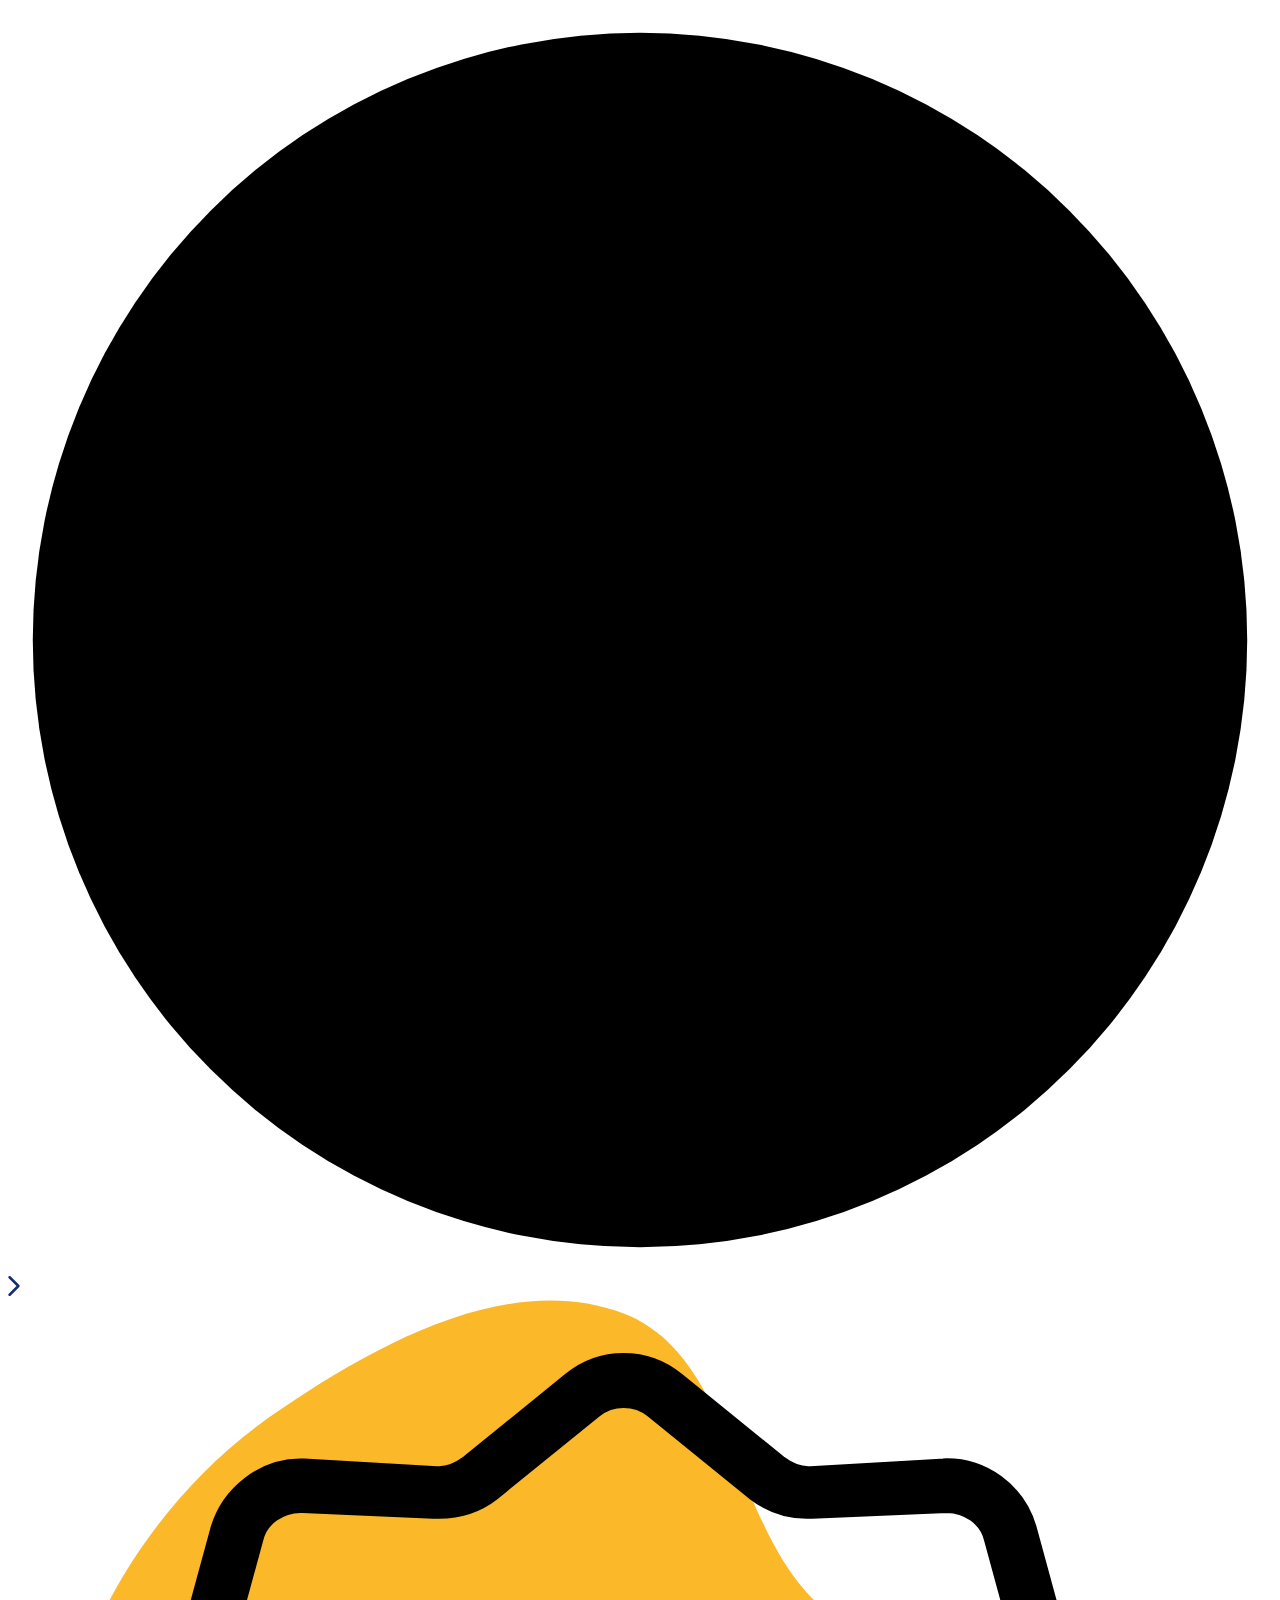
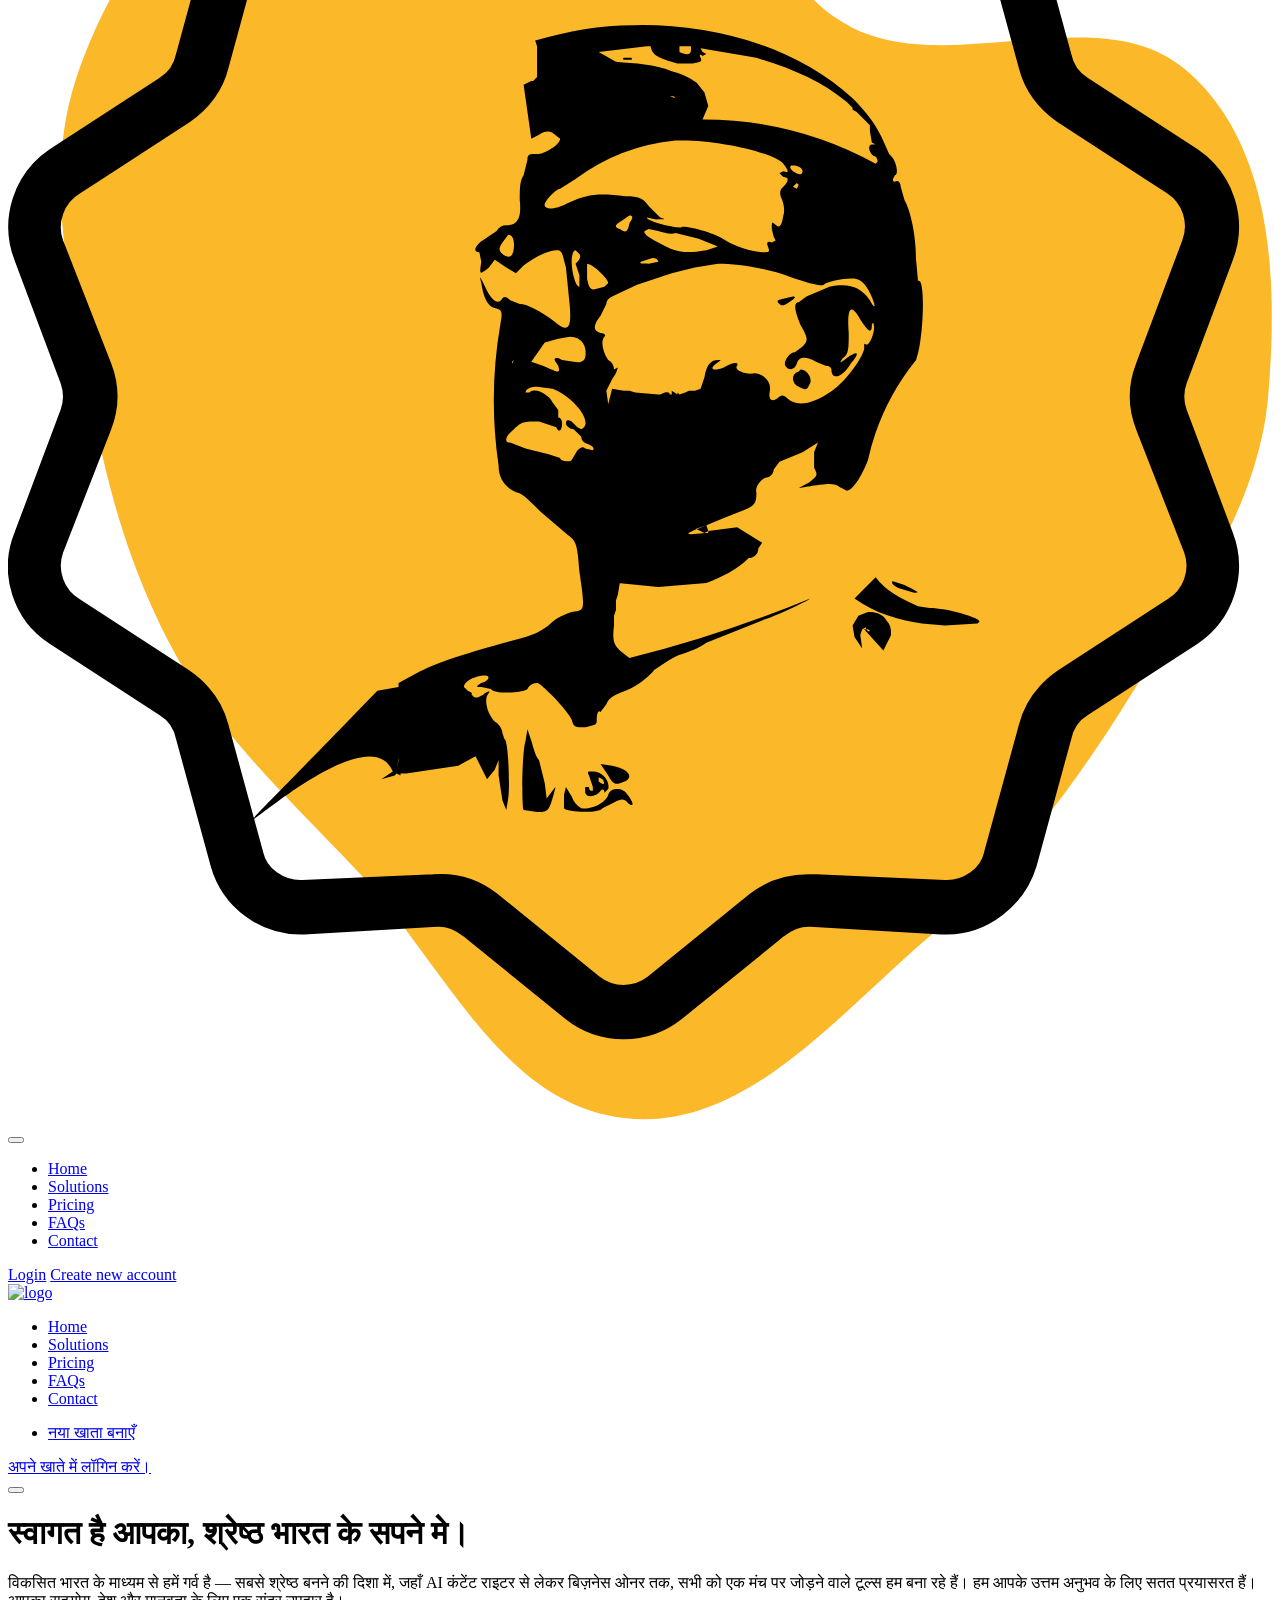
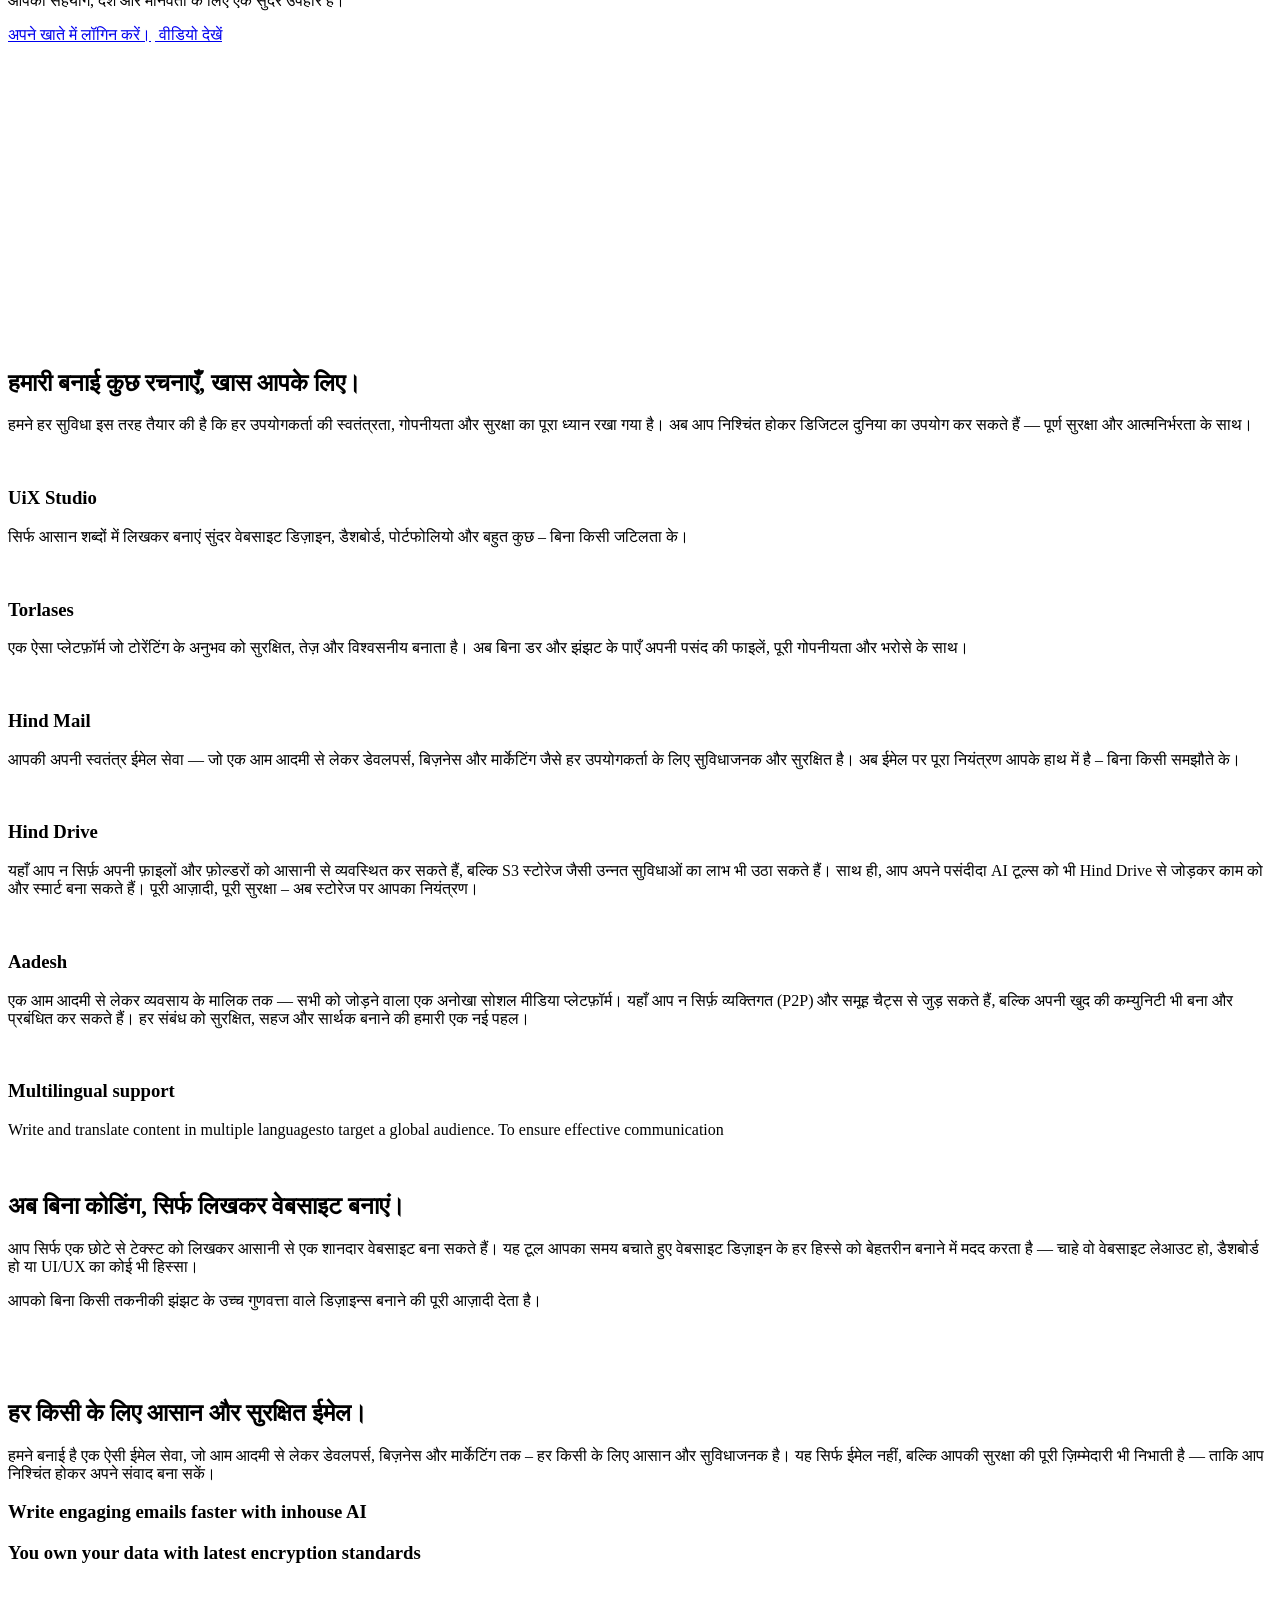
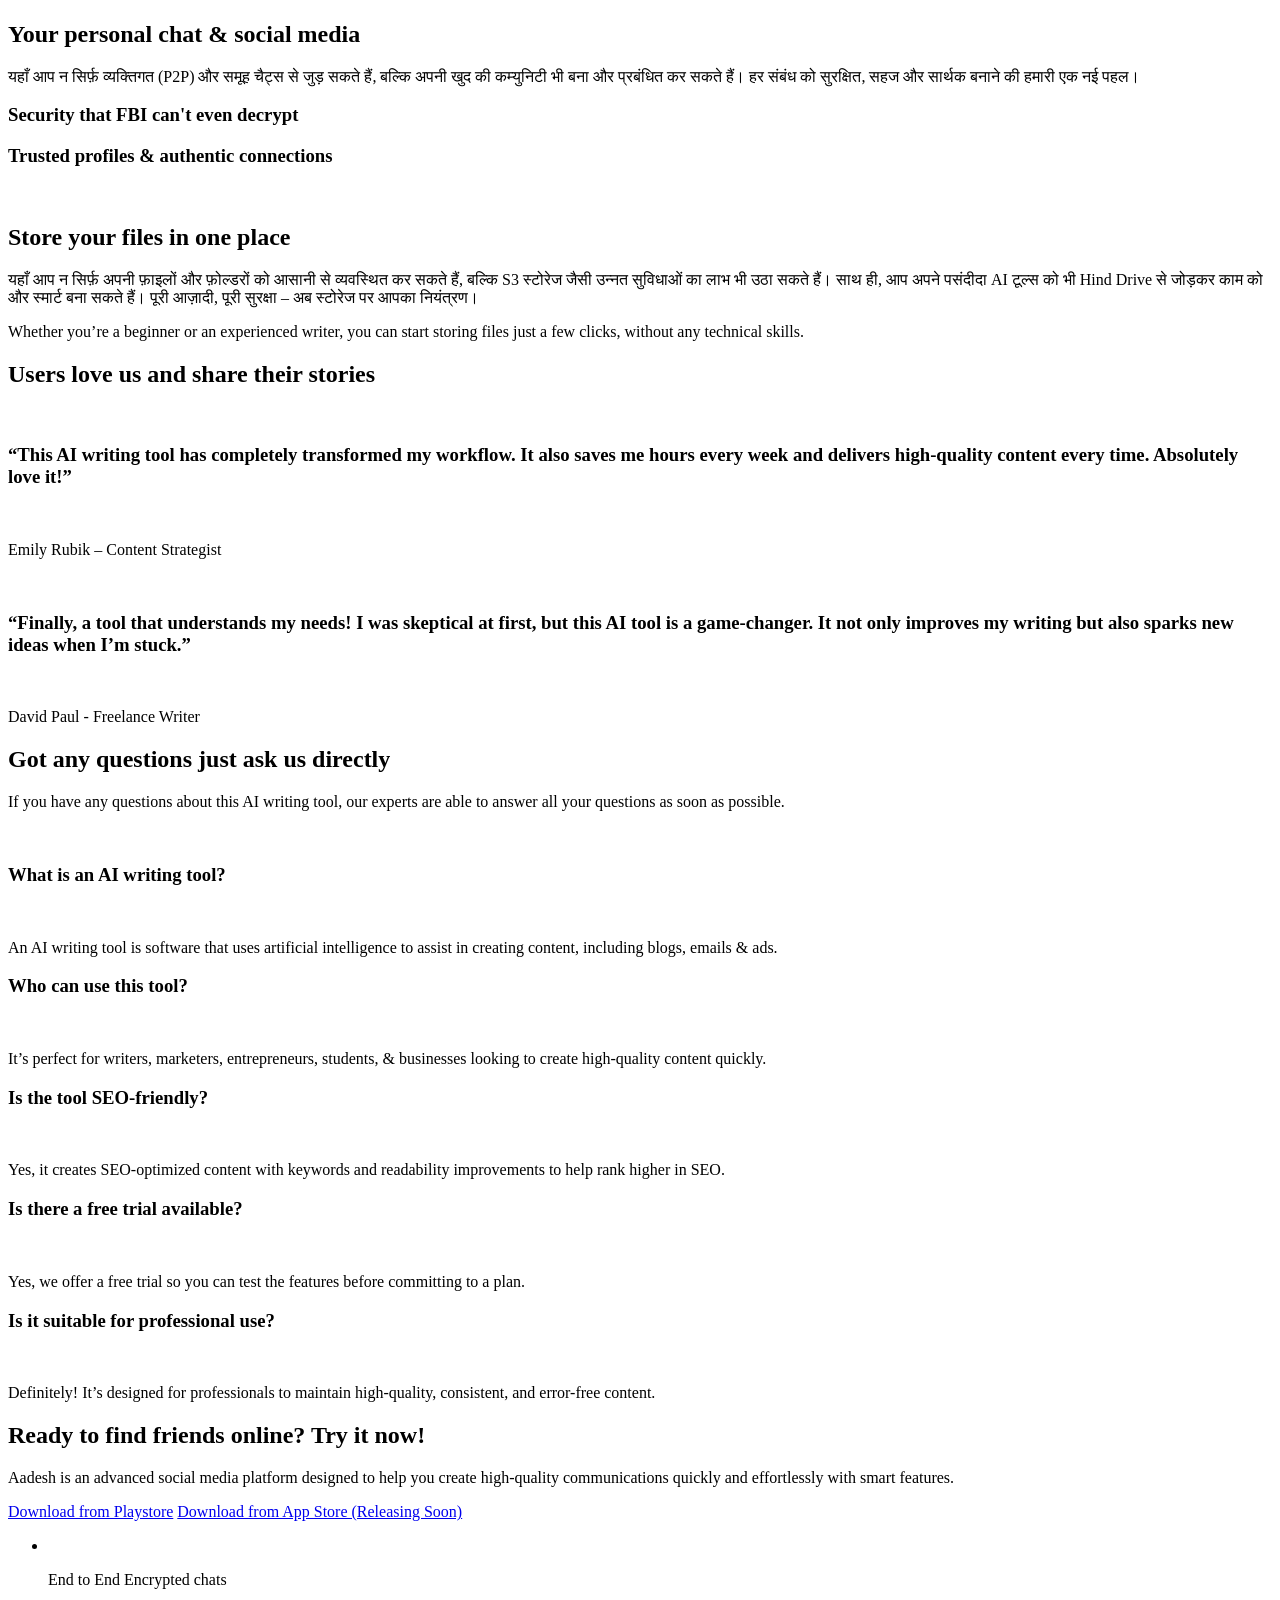
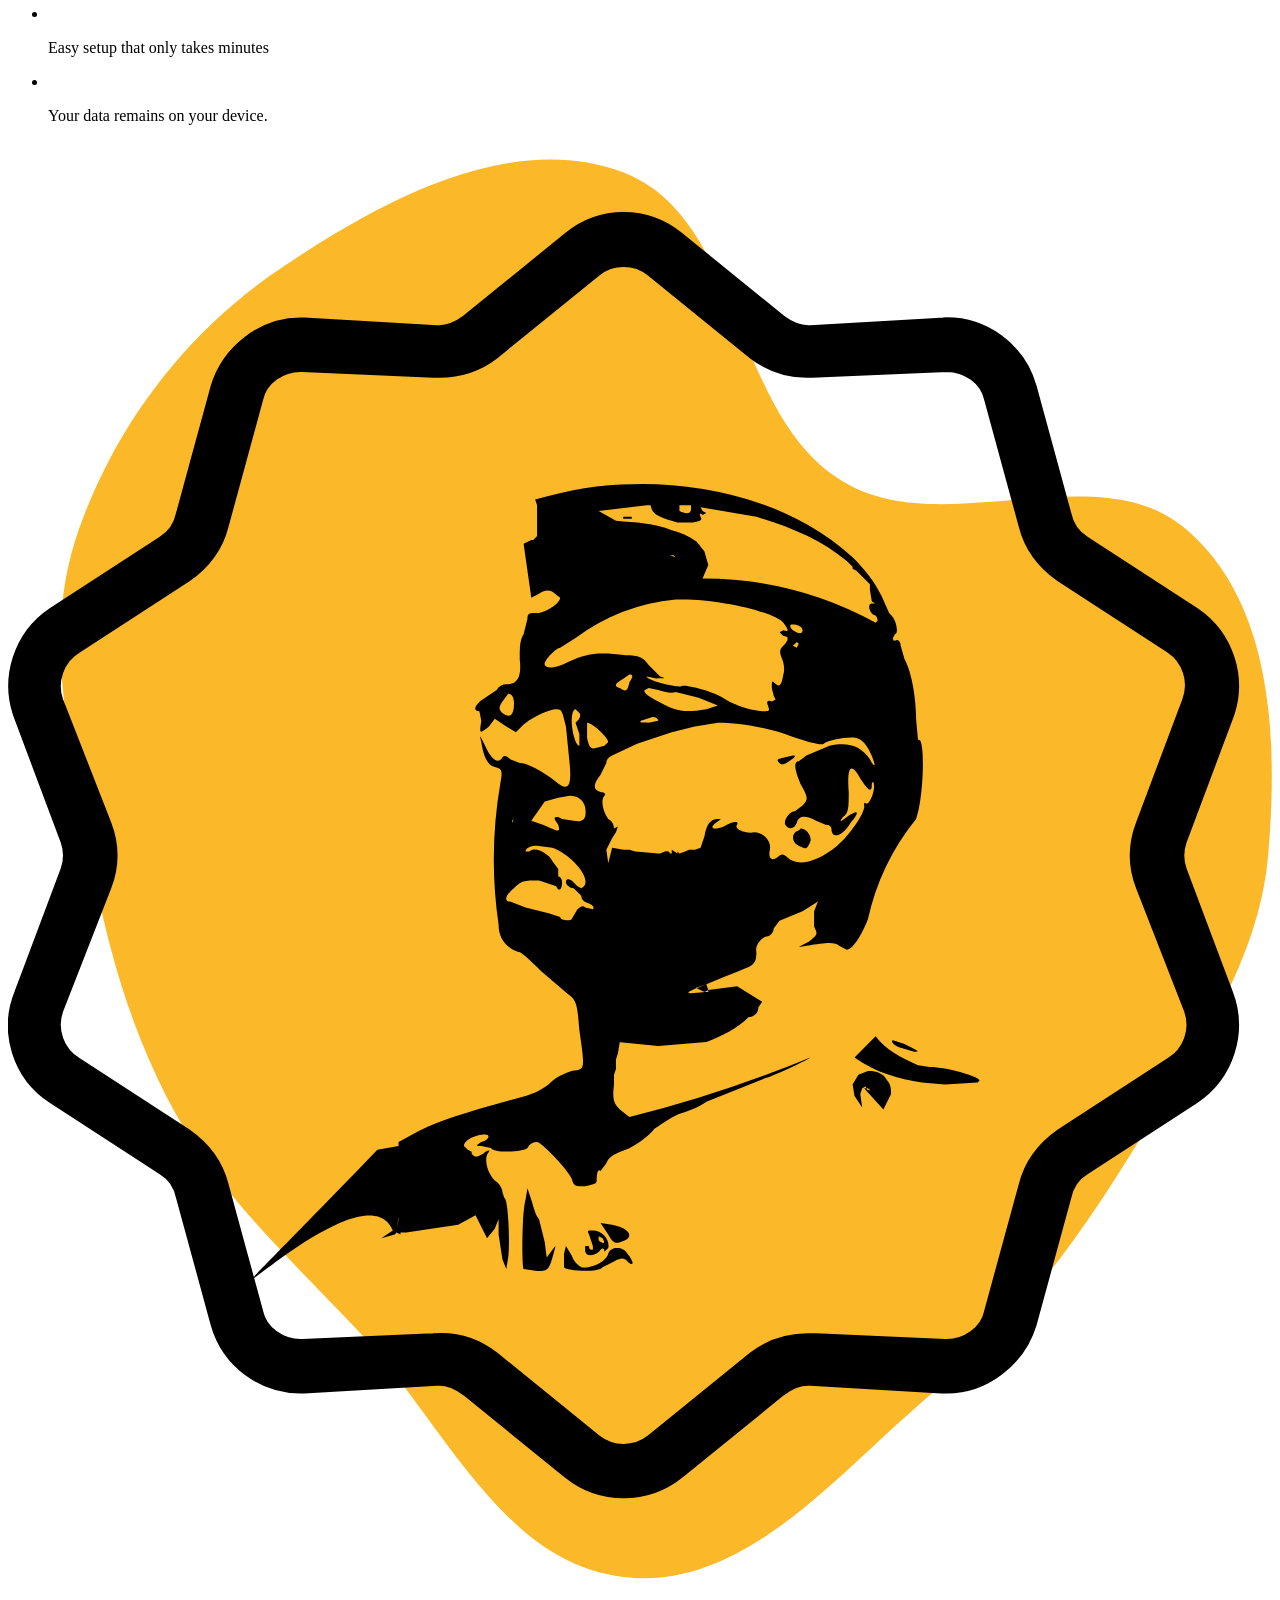
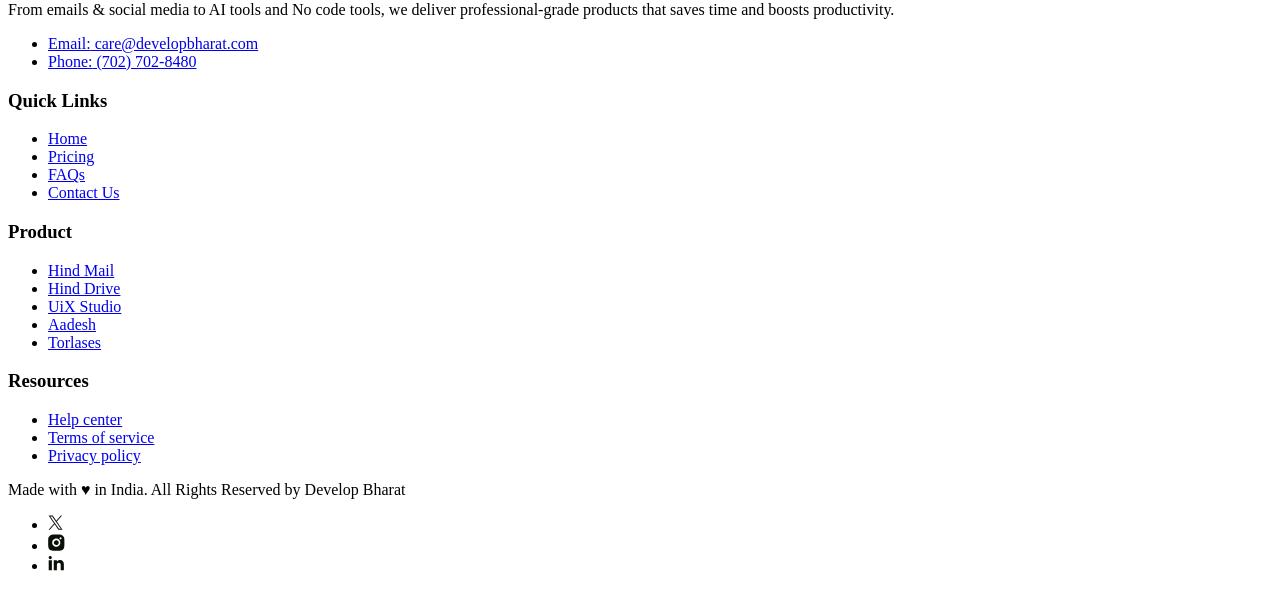
==== commit e610bad2: "Deploying to gh-pages from @ developbharat/website@f26e0082668f4f84396a5b852d85be9c26ccad58 🚀" ====
--- a/index.html
+++ b/index.html
@@ -1,4 +1,4 @@
-<!DOCTYPE html><html lang="hi"> <head><meta charset="UTF-8"><meta http-equiv="X-UA-Compatible" content="IE=edge"><meta name="viewport" content="width=device-width, initial-scale=1.0"><title>Develop Bharat में आपका स्वागत है।</title><meta name="description" content="Develop Bharat में आपका स्वागत है। यहाँ हम तकनीक को आपके अधिकार और स्वतंत्रता का माध्यम बनाते हैं। हमारा उद्देश्य है – एक ऐसा डिजिटल भारत, जहाँ हर व्यक्ति सशक्त, सुरक्षित और आत्मनिर्भर हो।"><meta name="generator" content="Astro v5.11.0"><link rel="shortcut icon" href="/website/assets/images/favicon.ico" type="image/x-icon"><link rel="icon" href="/website/assets/images/favicon.ico" type="image/x-icon"><!--- End favicon--><link href="https://fonts.googleapis.com/css2?family=Averia+Serif+Libre:ital,wght@0,300;0,400;0,700;1,300;1,400;1,700&family=Epilogue:ital,wght@0,100..900;1,100..900&family=Lora:ital,wght@0,400..700;1,400..700&display=swap" rel="stylesheet"><link href="https://fonts.googleapis.com/css2?family=Inter:ital,opsz,wght@0,14..32,100..900;1,14..32,100..900&display=swap" rel="stylesheet"><!-- End google font  --><link rel="stylesheet" href="/website/assets/css/bootstrap.min.css"><link rel="stylesheet" href="/website/assets/css/remixicon.css"><link rel="stylesheet" href="/website/assets/css/magnific-popup.css"><link rel="stylesheet" href="/website/assets/css/fontawesome.css"><link rel="stylesheet" href="/website/assets/css/slick.css"><!-- Code Editor  --><link rel="stylesheet" href="/website/assets/css/main.css"><link rel="stylesheet" href="/website/assets/css/app.min.css"></head> <body> <div class="preloader"> <div class="preloader-inner"> <span></span> <span></span> <span></span> <span></span> </div> </div> <!-- End preloader --> <div class="progress-bar-container"> <div class="progress-bar"></div> </div> <!-- progress circle --> <div class="paginacontainer"> <div class="progress-wrap"> <svg class="progress-circle svg-content" width="100%" height="100%" viewBox="-1 -1 102 102"> <path d="M50,1 a49,49 0 0,1 0,98 a49,49 0 0,1 0,-98"></path> </svg> <div class="top-arrow"> <svg width="12" height="20" viewBox="0 0 9 16" fill="none" xmlns="http://www.w3.org/2000/svg"> <path d="M0.999999 1L8 8L1 15" stroke="#142D6F" stroke-width="2" stroke-linecap="round" stroke-linejoin="round"></path> </svg> </div> </div> </div> <!-- End All Js --> <!-- Mobile Menu --><div class="uxora-menu-wrapper"> <div class="uxora-menu-area text-center"> <div class="uxora-menu-mobile-top"> <div class="mobile-logo"> <a href="/website/"> <img src="/website/assets/images/logo/logo-dark.svg" alt="logo"> </a> </div> <button class="uxora-menu-toggle mobile"> <i class="ri-close-line"></i> </button> </div> <div class="uxora-mobile-menu"> <ul> <li><a href="/website/">Home</a></li> <li> <a href="/website/solutions">Solutions</a> </li> <li> <a href="/website/pricing">Pricing</a> </li> <li><a href="/website/faqs">FAQs</a></li> <li> <a href="/website/contact-us">Contact</a> </li> </ul> </div> <div class="uxora-mobile-menu-btn"> <a class="uxora-default-btn sm-size" href="/website/sign-in">Login</a> <a class="uxora-default-btn sm-size" href="/website/sign-up">Create new account</a> </div> </div> </div> <!-- End mobile menu --> <header class="site-header uxora-header-section" id="sticky-menu"> <div class="container"> <div class="row gx-3 align-items-center justify-content-between"> <div class="col-8 col-sm-auto"> <div class="header-logo"> <a href="/website/"> <img src="/website/assets/images/logo/logo-dark.svg" alt="logo"> </a> </div> </div> <div class="col"> <div class="uxora-main-menu-item"> <nav class="main-menu menu-style1 d-none d-lg-block menu-left"> <ul> <li><a href="/website/">Home</a></li> <li> <a href="/website/solutions">Solutions</a> </li> <li> <a href="/website/pricing">Pricing</a> </li> <li> <a href="/website/faqs">FAQs</a> </li> <li> <a href="/website/contact-us">Contact</a> </li> </ul> </nav> </div> </div> <div class="col-auto d-flex align-items-center"> <div class="uxora-header-info-wraper2"> <div class="uxora-header-info-content"> <ul> <li> <a href="/website/sign-up">नया खाता बनाएँ</a> </li> </ul> </div> <a class="uxora-default-btn uxora-header-btn" href="/website/sign-in">अपने खाते में लॉगिन करें।</a> </div> <div class="uxora-header-menu"> <nav class="navbar site-navbar justify-content-between"> <!-- Brand Logo--> <!-- mobile menu trigger --> <button class="uxora-menu-toggle d-inline-block d-lg-none"> <span></span> </button> <!--/.Mobile Menu Hamburger Ends--> </nav> </div> </div> </div> </div> </header> <!-- End mobile menu -->  <div class="uxora-hero-section light-bg"> <div class="container"> <div class="row" data-anime="onview: -100; targets: >*; translateY: [48, 0]; opacity: [0, 1]; easing: spring(1, 80, 10, 0); duration: 450; delay: anime.stagger(100, {start: 200});"> <div class="col-lg-7"> <div class="uxora-hero-content"> <h1 class="title">
+<!DOCTYPE html><html lang="hi"> <head><meta charset="UTF-8"><meta http-equiv="X-UA-Compatible" content="IE=edge"><meta name="viewport" content="width=device-width, initial-scale=1.0"><title>Develop Bharat में आपका स्वागत है।</title><meta name="description" content="Develop Bharat में आपका स्वागत है। यहाँ हम तकनीक को आपके अधिकार और स्वतंत्रता का माध्यम बनाते हैं। हमारा उद्देश्य है – एक ऐसा डिजिटल भारत, जहाँ हर व्यक्ति सशक्त, सुरक्षित और आत्मनिर्भर हो।"><meta name="generator" content="Astro v5.11.0"><link rel="shortcut icon" href="/website/assets/images/favicon.ico" type="image/x-icon"><link rel="icon" href="/website/assets/images/favicon.ico" type="image/x-icon"><!--- End favicon--><link href="https://fonts.googleapis.com/css2?family=Averia+Serif+Libre:ital,wght@0,300;0,400;0,700;1,300;1,400;1,700&family=Epilogue:ital,wght@0,100..900;1,100..900&family=Lora:ital,wght@0,400..700;1,400..700&display=swap" rel="stylesheet"><link href="https://fonts.googleapis.com/css2?family=Inter:ital,opsz,wght@0,14..32,100..900;1,14..32,100..900&display=swap" rel="stylesheet"><!-- End google font  --><link rel="stylesheet" href="/website/assets/css/bootstrap.min.css"><link rel="stylesheet" href="/website/assets/css/remixicon.css"><link rel="stylesheet" href="/website/assets/css/fontawesome.css"><link rel="stylesheet" href="/website/assets/css/slick.css"><!-- Code Editor  --><link rel="stylesheet" href="/website/assets/css/main.css"><link rel="stylesheet" href="/website/assets/css/app.min.css"></head> <body> <div class="preloader"> <div class="preloader-inner"> <span></span> <span></span> <span></span> <span></span> </div> </div> <!-- End preloader --> <div class="progress-bar-container"> <div class="progress-bar"></div> </div> <!-- progress circle --> <div class="paginacontainer"> <div class="progress-wrap"> <svg class="progress-circle svg-content" width="100%" height="100%" viewBox="-1 -1 102 102"> <path d="M50,1 a49,49 0 0,1 0,98 a49,49 0 0,1 0,-98"></path> </svg> <div class="top-arrow"> <svg width="12" height="20" viewBox="0 0 9 16" fill="none" xmlns="http://www.w3.org/2000/svg"> <path d="M0.999999 1L8 8L1 15" stroke="#142D6F" stroke-width="2" stroke-linecap="round" stroke-linejoin="round"></path> </svg> </div> </div> </div> <!-- End All Js --> <!-- Mobile Menu --><div class="uxora-menu-wrapper"> <div class="uxora-menu-area text-center"> <div class="uxora-menu-mobile-top"> <div class="mobile-logo"> <a href="/website/"> <svg class="site-logo" xmlns="http://www.w3.org/2000/svg" fill="none" viewBox="0 0 657 739"><path fill="#FBB829" d="M320 737c63 8 112-55 161-96 43-35 75-79 104-126 30-48 65-96 70-153 5-59 3-130-42-169-46-41-128 7-180-26-57-35-51-136-113-160-58-22-125 14-177 49-50 33-89 84-108 142-17 53-2 109 8 164 8 47 21 92 44 134 24 43 59 75 92 110 46 47 76 124 141 131Z"></path><path fill="#000" stroke="#000" stroke-width="1.3" d="M612 369a21 21 0 0 1 0-14l24-64a48 48 0 0 0-18-57l-57-37c-5-3-8-8-9-13l-18-66a48 48 0 0 0-48-35h1l-70 4h-1c-5 0-9-2-13-5l-53-43a47 47 0 0 0-60 0l-53 43c-4 3-8 5-13 5h-1l-69-4h-2c-21 0-40 15-46 35l-18 66c-1 5-4 10-9 13l-57 37a48 48 0 0 0-18 57l24 64a21 21 0 0 1 0 14L4 433a47 47 0 0 0 18 57l57 37c5 3 8 8 9 13l18 66a48 48 0 0 0 48 35l69-4h1c5 0 9 2 13 5l53 43a48 48 0 0 0 60 0l53-43c4-3 8-5 13-5h1l68 4h3c21 0 40-15 46-35l18-66c1-5 4-10 9-13l57-37a48 48 0 0 0 18-57l-24-64Zm-9 99-57 37c-10 7-17 16-20 28l-18 66c-2 9-11 15-20 15h-1l-67-3h-4c-11 0-21 3-30 10l-53 43a21 21 0 0 1-26 0l-53-43a47 47 0 0 0-33-10l-68 3h-1c-9 0-18-6-20-15l-18-66c-3-12-10-21-20-28l-57-37a21 21 0 0 1-9-25l25-64a47 47 0 0 0 0-34l-25-64a21 21 0 0 1 9-25l57-37c10-7 17-16 20-28l18-66c2-9 11-15 20-15h1l68 3h3c11 0 21-3 30-10l53-43-8-11 8 11a21 21 0 0 1 26 0l53 43a48 48 0 0 0 32 10l70-3h-1 1c9 0 18 6 20 15l18 66c3 12 10 21 20 28l57 37a21 21 0 0 1 8 25l-24 64a47 47 0 0 0 0 34l25 64a21 21 0 0 1-9 25Z"></path><g><path fill="#000" d="M325 169c-17 0-34 3-51 8l1 3v16l-2 2h-1l-4 2 2 14 2 14 4-2c3-2 5-2 7-1l4 3c0 3-8 8-12 8s-5 0-5 3l-2 8c-2 3-2 7-2 13 1 9-1 13-7 13-2 0-4 1-5 3l-6 4c-5 3-7 7-3 7l1 5c-1 7-1 7 4 3l3-4 6 4 5 3 4-4c6-5 14-8 17-8s3 1 5 9l2 20c1 12-1 14-8 8-7-5-14-9-18-9l-5-2c-2-2-3-2-4-1-2 4-6 1-9-6-3-6-3-6-2-2 1 7 3 12 7 13s4 2 3 8a233 233 0 0 0-1 74c0 7 4 12 10 14 2 0 7 5 12 10l14 12c4 3 5 4 6 19 3 21 3 20-4 21-3 1-8 3-11 6s-9 6-13 7c-29 8-43 12-55 18l-11 6v2l-11 2c-142 147-9 0 8 42l-6 4 7-2v1-1l1-1 2 1v-1h3l13-2 14-2 9-5 1 2 5 10 4-5 2-5v8l2 13 2 5 1-6c1-7 0-31-2-31l-1-3c0-2-2-5-4-6-4-4-6-12-3-15 1-1-1-1-3 1-4 2-4 2-6 0v-1l-2-1-2-2c0-3 6-6 11-6 3 0 2 3-2 4-3 2-3 2 0 2l5 1c2 3 17 2 19 0 1-2 3-3 5-3s15 13 18 19c1 4 2 4 7 4 4-1 6-1 6-3 0-5 1-6 2-5l3-4c1-3 4-5 10-7 5-2 12-7 15-11 5-3 10-7 14-8 3-1 9-3 13-6l30-12c7-2 25-11 24-11a663 663 0 0 1-94 31l-5-4c-3-3-4-5-3-13v-5l1-3v-5l1-3 1-6h-1l21 2 25-2c8-3 16-7 22-13h1c3-1 4-3 4-5h1-1l2-3-13-8-15 2v1h-2c-8 1-12 1-4-2h-1l6-2a314 314 0 0 1 17-7c8-3 9-4 9-10-1-3 3-8 6-8 1 0 3-2 3-4l3-4 12-5 8-5-2 5v8c2 4 2 4-3 8-6 3-6 3-1 2 11-2 15-2 17 0l4 2c3 0 8-8 11-16a126 126 0 0 1 25-52c4-10 5-44 1-41l-1-11c0-13-3-26-6-31l-2-7c0-2-1-3-2-3-2 1-2 0-2-1l1-2 1 3-1-3c2 0 1-7-2-10l-1-1-4-9c-4-8-9-14-15-20-14-13-31-22-48-28a194 194 0 0 0-66-10Zm38 260-5 2 4 2 2-1-1-3Zm-122 87 1-1-1 1Zm93-336c1 5 4 6 14 9h8c4-1 5-1 4-3s0-2 1-1l2-1-2-1-1-2 29 5c17 5 34 12 47 23l3 3v1l2 1 7 7v3l1 6c2 1 2 1 0 1s-2 4 1 6c1 0 2 1 2 3l-1 1a187 187 0 0 0-90-23l3-7-2-7-4-5c-4-3-9-5-13-6-9-4-19-4-29-5l-9-5 25-3h2Zm15 0h6v2c0 2-2 3-6 1v-3Zm-27 6h-2c-1 1 0 1 2 1s3 0 2-1h-2Zm18 12-1 1 1-1Zm4 8h2l2 2-1-1-3-1Zm7 2v1-1Zm-4 21c19-1 51 6 56 12 3 4 3 5 0 4l-2 1 2 2c3 0 3 2 0 5-2 2-2 3-1 6 1 2 2 6 1 9-1 6-2 7-5 4-1-1-1 0-1 3l1 4 1 2-2 1c-2-1-3 0-2 2 1 3 1 3-3 3-5 0-14-3-19-6-5-4-21-8-23-7s-18-3-18-5l5 1c5 0 5 0 2-1l-6-6c-3-4-5-5-12-5-14-2-20-1-29 3-8 4-12 4-13 2s6-9 8-9l8-5a104 104 0 0 1 52-20Zm61 13c2 0 5 1 5 3s-2 2-5 0c-1-1-2-2-1-3h1Zm2 9 1 1-1 2-2-1 2-2Zm-87 17c2 0 2 1 0 4-1 5-2 5-5 3-3-1-3-2 2-5l3-2Zm10 7 5 1c3 1 7 2 9 1l12 3 10 4-6 2c-12 2-16 1-25-4-6-3-8-5-7-6l2-1Zm-73 3c2 0 3 2 3 5 0 6-2 8-6 5-2-2-2-3 0-6l3-4Zm35 8 2 2c1 1 0 3-1 4l-1 1 2 6v6c-2 0-4-8-4-13 0-4 1-6 2-6Zm40 4c2 0 3 1 3 2l-5 1c-4 0-5 0-4-1l6-2Zm34 3c10 0 24 2 38 7 9 3 16 5 17 4 2-2 13-4 17-3s7 6 9 12c1 3 0 3-2-1-5-7-11-9-21-7l-12 5-4 3c-3 0-2 5 1 12 4 7 4 8 1 11l-4 3c-3 0-6 5-5 7 2 3 5 2 6-1 1-4 5-4 10-1l5 2c2 0 3 1 3 2 0 6 6 4 10-3 5-6 4-7-2-3-4 3-4 3-2 0 3-2 3-5 3-13-1-13 1-16 6-7 4 6 6 8 6 3 0-1 1-2 1 0 1 2-2 11-4 10-1-1-1 0-1 1 1 3-7 15-14 21-11 9-21 11-26 6-2-2-3-2-5 0-3 2-5 1-4-4s-4-9-8-9c-5 1-11-2-9-4 1-2-2-2-7 1-5 2-8 1-4-2 3-2 3-2 1-2-4 0-6 3-7 9l-2 6-3 1h-3l-2 1-3 1-1-1v1l-3-2v2h-1c0-1-1-2-5 0h-1l-12-1-3-1h-3l-6-1-2 8-1-7 3-6 2-3 1-3-2 1c0-2-1-4-3-5-3-4-4-10-2-12 1-1 0-2-2-2-4-1-4-4 0-9l3-6c0-2 1-3 3-4l13-6 18-6 12-3 12-2Zm-68 0c3 0 11 8 11 10l-2 2-4 1c-3 1-4 0-5-5v-8Zm107 17-4 1c-4 1-5 1-3 3 1 1 2 1 5-1s4-3 2-3Zm-116 21c4 0 7 2 8 6 1 6-1 8-6 7l-6-1-2-1c-2 0-3 0 0 4 1 4 1 4-8 0l-6-2 7-10 7-2 6-1Zm-29 12-1 2v-1l1-1Zm149 5-1 1c-4 1-4 6 0 8s4 2 6-2c1-3-2-7-5-7Zm-137 9 8 1c11 4 22 18 15 21l-2-1-3-3c-2-1-3-1-3 1 0 1 2 3 4 3l4 4c0 2 1 3 4 4 2 1 3 2 2 3l-4-1c-1-1-2-1-4 1l-3 5c0 1-6 1-6-1l-6-2-12-3-8-3c-3 0-3-3 2-7 4-4 5-4 13-4l9 3c1 3 3 2 3-2 0-2-1-3-2-3v-4l-3-4c-2-4-9-8-12-5h-2c0-2 3-3 6-3Zm83 97h-1l-2 1 3-1Zm93 2-3 3-8 8c11 8 23 11 35 13l12 1 17-1h1-1l1-1c0-2-17-7-26-7l-6-1c-9-4-17-8-22-15Zm9 2c-1 0-1 2 4 4l7 2c3 0 3 0-5-4l-6-2Zm-12 16h-1l-5 2-3 5 1 6 4 6-1-7 1-3 2-1v1h-1l10 11 4-8c0-2 0-5-2-7-2-4-6-5-9-5Zm-2 9h1c1 1 2 1 0 1l-1-1Zm-214 29v1-1Zm-15 14Zm53 9-1 6c-2 7-2 35-1 36l7 1c5 0 6 0 8-7s2-7 0-4l-3 4-1-8-3-12c-2-2-3-7-4-10l-2-6Zm-67 15v1l-1 5 1-6Zm105 3 4 6c2 4 4 5 6 4 8-2 6-7-4-9l-6-1Zm-4 4c-3 0-3 0-2 2l1 3 1 3v2c-1 0-2 0-2-2h-2v3c1 3 6 2 8-1 1-1 2-1 2 1l2-2c1-4-3-9-8-9Zm3 3 2 1c2 3 0 3-2 1v-2Zm-17 5-1 4v7c1 2 18 3 20 0l6-3c4-2 5-2 7 0 3 3 4 1 0-4-2-4-9-4-10 0s-9 8-14 7c-2-1-4-3-5-6l-3-5Z"></path></g><defs><clipPath id="a"><path fill="#fff" d="M127 169h378v413H127z"></path></clipPath></defs></svg> </a> </div> <button class="uxora-menu-toggle mobile"> <i class="ri-close-line"></i> </button> </div> <div class="uxora-mobile-menu"> <ul> <li><a href="/website/">Home</a></li> <li> <a href="/website/solutions">Solutions</a> </li> <li> <a href="/website/pricing">Pricing</a> </li> <li><a href="/website/faqs">FAQs</a></li> <li> <a href="/website/contact-us">Contact</a> </li> </ul> </div> <div class="uxora-mobile-menu-btn"> <a class="uxora-default-btn sm-size" href="/website/sign-in">Login</a> <a class="uxora-default-btn sm-size" href="/website/sign-up">Create new account</a> </div> </div> </div> <!-- End mobile menu --> <header class="site-header uxora-header-section" id="sticky-menu"> <div class="container"> <div class="row gx-3 align-items-center justify-content-between"> <div class="col-8 col-sm-auto"> <div class="header-logo"> <a href="/website/"> <img src="/website/assets/images/logo/logo-dark.svg" alt="logo"> </a> </div> </div> <div class="col"> <div class="uxora-main-menu-item"> <nav class="main-menu menu-style1 d-none d-lg-block menu-left"> <ul> <li><a href="/website/">Home</a></li> <li> <a href="/website/solutions">Solutions</a> </li> <li> <a href="/website/pricing">Pricing</a> </li> <li> <a href="/website/faqs">FAQs</a> </li> <li> <a href="/website/contact-us">Contact</a> </li> </ul> </nav> </div> </div> <div class="col-auto d-flex align-items-center"> <div class="uxora-header-info-wraper2"> <div class="uxora-header-info-content"> <ul> <li> <a href="/website/sign-up">नया खाता बनाएँ</a> </li> </ul> </div> <a class="uxora-default-btn uxora-header-btn" href="/website/sign-in">अपने खाते में लॉगिन करें।</a> </div> <div class="uxora-header-menu"> <nav class="navbar site-navbar justify-content-between"> <!-- Brand Logo--> <!-- mobile menu trigger --> <button class="uxora-menu-toggle d-inline-block d-lg-none"> <span></span> </button> <!--/.Mobile Menu Hamburger Ends--> </nav> </div> </div> </div> </div> </header> <!-- End mobile menu -->  <div class="uxora-hero-section light-bg"> <div class="container"> <div class="row" data-anime="onview: -100; targets: >*; translateY: [48, 0]; opacity: [0, 1]; easing: spring(1, 80, 10, 0); duration: 450; delay: anime.stagger(100, {start: 200});"> <div class="col-lg-7"> <div class="uxora-hero-content"> <h1 class="title">
 स्वागत है आपका, श्रेष्ठ भारत के सपने मे।
 </h1> <p>
 विकसित भारत के माध्यम से हमें गर्व है — सबसे श्रेष्ठ
@@ -6,56 +6,53 @@
                         ओनर तक, सभी को एक मंच पर जोड़ने वाले टूल्स हम बना रहे
                         हैं। हम आपके उत्तम अनुभव के लिए सतत प्रयासरत हैं। आपका
                         सहयोग, देश और मानवता के लिए एक सुंदर उपहार है।
-</p> <div class="uxora-hero-btn mt-50"> <a href="contact-us.html" class="uxora-default-btn">अपने खाते में लॉगिन करें।</a> <!-- TODO: Add your own channel video link --> <a class="play-btn video-init" href="https://www.youtube.com/watch?v=QYmNMHl156E"> <img src="assets/images/hero/play-btn.svg" alt="">
+</p> <div class="uxora-hero-btn mt-50"> <a href="/website/sign-in" class="uxora-default-btn">अपने खाते में लॉगिन करें।</a> <a class="play-btn video-init" target="_blank" href="https://www.youtube.com/@DevelopBharat"> <img src="/website/assets/images/hero/play-btn.svg" alt="">
 वीडियो देखें
-</a> </div> </div> </div> <div class="col-lg-5"> <div class="uxora-hero-thumb"> <img src="assets/images/hero/hero1.png" alt=""> </div> </div> </div> </div> </div> <!-- end hero --> <div class="uxora-brand-section"> <div class="uxora-brand-slider-init"> <div class="uxora-brand-slider-item"> <img src="assets/images/brand/b1.svg" alt=""> </div> <div class="uxora-brand-slider-item"> <img src="assets/images/brand/b4.svg" alt=""> </div> <div class="uxora-brand-slider-item"> <img src="assets/images/brand/b3.svg" alt=""> </div> <div class="uxora-brand-slider-item"> <img src="assets/images/brand/b5.svg" alt=""> </div> <div class="uxora-brand-slider-item"> <img src="assets/images/brand/b1.svg" alt=""> </div> <div class="uxora-brand-slider-item"> <img src="assets/images/brand/b4.svg" alt=""> </div> <div class="uxora-brand-slider-item"> <img src="assets/images/brand/b3.svg" alt=""> </div> <div class="uxora-brand-slider-item"> <img src="assets/images/brand/b5.svg" alt=""> </div> <div class="uxora-brand-slider-item"> <img src="assets/images/brand/b1.svg" alt=""> </div> <div class="uxora-brand-slider-item"> <img src="assets/images/brand/b4.svg" alt=""> </div> <div class="uxora-brand-slider-item"> <img src="assets/images/brand/b3.svg" alt=""> </div> <div class="uxora-brand-slider-item"> <img src="assets/images/brand/b5.svg" alt=""> </div> <div class="uxora-brand-slider-item"> <img src="assets/images/brand/b1.svg" alt=""> </div> <div class="uxora-brand-slider-item"> <img src="assets/images/brand/b4.svg" alt=""> </div> <div class="uxora-brand-slider-item"> <img src="assets/images/brand/b3.svg" alt=""> </div> <div class="uxora-brand-slider-item"> <img src="assets/images/brand/b5.svg" alt=""> </div> </div> </div> <!-- end brand --> <div class="uxora-section-padding2"> <div class="container"> <div class="uxora-section-title center max-width-750" data-anime="onview: -100; targets: >*; translateY: [48, 0]; opacity: [0, 1]; easing: spring(1, 80, 10, 0); duration: 450; delay: anime.stagger(100, {start: 200});"> <h2 class="title">हमारी बनाई कुछ रचनाएँ, खास आपके लिए।</h2> <p class="uxora-default-data">
+</a> </div> </div> </div> <div class="col-lg-5"> <div class="uxora-hero-thumb"> <img src="/website/assets/images/hero/hero1.png" alt=""> </div> </div> </div> </div> </div> <!-- end hero --> <div class="uxora-brand-section"> <div class="uxora-brand-slider-init"> <div class="uxora-brand-slider-item"> <img src="/website/assets/images/brand/b1.svg" alt=""> </div> <div class="uxora-brand-slider-item"> <img src="/website/assets/images/brand/b4.svg" alt=""> </div> <div class="uxora-brand-slider-item"> <img src="/website/assets/images/brand/b3.svg" alt=""> </div> <div class="uxora-brand-slider-item"> <img src="/website/assets/images/brand/b5.svg" alt=""> </div> <div class="uxora-brand-slider-item"> <img src="/website/assets/images/brand/b1.svg" alt=""> </div> <div class="uxora-brand-slider-item"> <img src="/website/assets/images/brand/b4.svg" alt=""> </div> <div class="uxora-brand-slider-item"> <img src="/website/assets/images/brand/b3.svg" alt=""> </div> <div class="uxora-brand-slider-item"> <img src="/website/assets/images/brand/b5.svg" alt=""> </div> <div class="uxora-brand-slider-item"> <img src="/website/assets/images/brand/b1.svg" alt=""> </div> <div class="uxora-brand-slider-item"> <img src="/website/assets/images/brand/b4.svg" alt=""> </div> <div class="uxora-brand-slider-item"> <img src="/website/assets/images/brand/b3.svg" alt=""> </div> <div class="uxora-brand-slider-item"> <img src="/website/assets/images/brand/b5.svg" alt=""> </div> <div class="uxora-brand-slider-item"> <img src="/website/assets/images/brand/b1.svg" alt=""> </div> <div class="uxora-brand-slider-item"> <img src="/website/assets/images/brand/b4.svg" alt=""> </div> <div class="uxora-brand-slider-item"> <img src="/website/assets/images/brand/b3.svg" alt=""> </div> <div class="uxora-brand-slider-item"> <img src="/website/assets/images/brand/b5.svg" alt=""> </div> </div> </div> <!-- end brand --> <div class="uxora-section-padding2"> <div class="container"> <div class="uxora-section-title center max-width-750" data-anime="onview: -100; targets: >*; translateY: [48, 0]; opacity: [0, 1]; easing: spring(1, 80, 10, 0); duration: 450; delay: anime.stagger(100, {start: 200});"> <h2 class="title">हमारी बनाई कुछ रचनाएँ, खास आपके लिए।</h2> <p class="uxora-default-data">
 हमने हर सुविधा इस तरह तैयार की है कि हर उपयोगकर्ता की
                 स्वतंत्रता, गोपनीयता और सुरक्षा का पूरा ध्यान रखा गया है। अब आप
                 निश्चिंत होकर डिजिटल दुनिया का उपयोग कर सकते हैं — पूर्ण सुरक्षा
                 और आत्मनिर्भरता के साथ।
-</p> </div> <div class="row" data-anime="onview: -100; targets: >*; translateY: [48, 0]; opacity: [0, 1]; easing: spring(1, 80, 10, 0); duration: 450; delay: anime.stagger(100, {start: 400});"> <div class="col-xl-4 col-lg-6 col-md-6"> <div class="uxora-iconbox-wrap"> <div class="uxora-iconbox-icon"> <img src="assets/images/feature/icon1.svg" alt=""> </div> <div class="uxora-iconbox-content"> <h3>UiX Studio</h3> <p>
+</p> </div> <div class="row" data-anime="onview: -100; targets: >*; translateY: [48, 0]; opacity: [0, 1]; easing: spring(1, 80, 10, 0); duration: 450; delay: anime.stagger(100, {start: 400});"> <div class="col-xl-4 col-lg-6 col-md-6"> <div class="uxora-iconbox-wrap"> <div class="uxora-iconbox-icon"> <img src="/website/assets/images/feature/icon1.svg" alt=""> </div> <div class="uxora-iconbox-content"> <h3>UiX Studio</h3> <p>
 सिर्फ आसान शब्दों में लिखकर बनाएं सुंदर वेबसाइट
                             डिज़ाइन, डैशबोर्ड, पोर्टफोलियो और बहुत कुछ – बिना
                             किसी जटिलता के।
-</p> </div> </div> <div class="uxora-iconbox-wrap"> <div class="uxora-iconbox-icon"> <img src="assets/images/feature/icon4.png" alt=""> </div> <div class="uxora-iconbox-content"> <h3>Torlases</h3> <p>
+</p> </div> </div> <div class="uxora-iconbox-wrap"> <div class="uxora-iconbox-icon"> <img src="/website/assets/images/feature/icon4.png" alt=""> </div> <div class="uxora-iconbox-content"> <h3>Torlases</h3> <p>
 एक ऐसा प्लेटफ़ॉर्म जो टोरेंटिंग के अनुभव को
                             सुरक्षित, तेज़ और विश्वसनीय बनाता है। अब बिना डर और
                             झंझट के पाएँ अपनी पसंद की फाइलें, पूरी गोपनीयता और
                             भरोसे के साथ।
-</p> </div> </div> </div> <div class="col-xl-4 col-lg-6 col-md-6"> <div class="uxora-iconbox-wrap"> <div class="uxora-iconbox-icon"> <img src="assets/images/feature/icon2.png" alt=""> </div> <div class="uxora-iconbox-content"> <h3>Hind Mail</h3> <p>
+</p> </div> </div> </div> <div class="col-xl-4 col-lg-6 col-md-6"> <div class="uxora-iconbox-wrap"> <div class="uxora-iconbox-icon"> <img src="/website/assets/images/feature/icon2.png" alt=""> </div> <div class="uxora-iconbox-content"> <h3>Hind Mail</h3> <p>
 आपकी अपनी स्वतंत्र ईमेल सेवा — जो एक आम आदमी से लेकर
                             डेवलपर्स, बिज़नेस और मार्केटिंग जैसे हर उपयोगकर्ता
                             के लिए सुविधाजनक और सुरक्षित है। अब ईमेल पर पूरा
                             नियंत्रण आपके हाथ में है – बिना किसी समझौते के।
-</p> </div> </div> <div class="uxora-iconbox-wrap"> <div class="uxora-iconbox-icon"> <img src="assets/images/feature/icon5.svg" alt=""> </div> <div class="uxora-iconbox-content"> <h3>Hind Drive</h3> <p>
+</p> </div> </div> <div class="uxora-iconbox-wrap"> <div class="uxora-iconbox-icon"> <img src="/website/assets/images/feature/icon5.svg" alt=""> </div> <div class="uxora-iconbox-content"> <h3>Hind Drive</h3> <p>
 यहाँ आप न सिर्फ़ अपनी फ़ाइलों और फ़ोल्डरों को आसानी
                             से व्यवस्थित कर सकते हैं, बल्कि S3 स्टोरेज जैसी
                             उन्नत सुविधाओं का लाभ भी उठा सकते हैं। साथ ही, आप
                             अपने पसंदीदा AI टूल्स को भी Hind Drive से जोड़कर काम
                             को और स्मार्ट बना सकते हैं। पूरी आज़ादी, पूरी
                             सुरक्षा – अब स्टोरेज पर आपका नियंत्रण।
-</p> </div> </div> </div> <div class="col-xl-4 col-lg-6 col-md-6"> <div class="uxora-iconbox-wrap"> <div class="uxora-iconbox-icon"> <img src="assets/images/feature/icon3.svg" alt=""> </div> <div class="uxora-iconbox-content"> <h3>Aadesh</h3> <p>
+</p> </div> </div> </div> <div class="col-xl-4 col-lg-6 col-md-6"> <div class="uxora-iconbox-wrap"> <div class="uxora-iconbox-icon"> <img src="/website/assets/images/feature/icon3.svg" alt=""> </div> <div class="uxora-iconbox-content"> <h3>Aadesh</h3> <p>
 एक आम आदमी से लेकर व्यवसाय के मालिक तक — सभी को
                             जोड़ने वाला एक अनोखा सोशल मीडिया प्लेटफ़ॉर्म। यहाँ
                             आप न सिर्फ़ व्यक्तिगत (P2P) और समूह चैट्स से जुड़
                             सकते हैं, बल्कि अपनी खुद की कम्युनिटी भी बना और
                             प्रबंधित कर सकते हैं। हर संबंध को सुरक्षित, सहज और
                             सार्थक बनाने की हमारी एक नई पहल।
-</p> </div> </div> <div class="uxora-iconbox-wrap"> <div class="uxora-iconbox-icon"> <img src="assets/images/feature/icon6.png" alt=""> </div> <div class="uxora-iconbox-content"> <h3>Multilingual support</h3> <p>
+</p> </div> </div> <div class="uxora-iconbox-wrap"> <div class="uxora-iconbox-icon"> <img src="/website/assets/images/feature/icon6.png" alt=""> </div> <div class="uxora-iconbox-content"> <h3>Multilingual support</h3> <p>
 Write and translate content in multiple languages
                             ​​to target a global audience. To ensure effective
                             communication
-</p> </div> </div> </div> </div> </div> </div> <!-- end features --> <section class="uxora-section-padding bg-light2"> <div class="container"> <div class="uxora-content-item" data-anime="onview: -100; targets: >*; translateY: [48, 0]; opacity: [0, 1]; easing: spring(1, 80, 10, 0); duration: 450; delay: anime.stagger(100, {start: 200});"> <div class="row"> <div class="col-lg-6"> <div class="uxora-content-thumb"> <img src="assets/images/content/thumb1.png" alt=""> </div> </div> <div class="col-lg-6 d-flex align-items-center"> <div class="uxora-default-content max-550"> <h2>Generate high-quality websites from text</h2> <p class="uxora-default-data">
-आप केवल एक सरल टेक्स्ट प्रॉम्प्ट से बेहतरीन
-                                डिज़ाइन्स बना सकते हैं — चाहे वो वेबसाइट लेआउट
-                                हो, डैशबोर्ड, पोर्टफोलियो या UI/UX का कोई भी
-                                हिस्सा। कोई कोडिंग या जटिल टूल की ज़रूरत नहीं —
-                                बस अपने विचार लिखें, और हमारा टूल उन्हें सुंदर
-                                वेबसाइट्स में बदल देगा।
+</p> </div> </div> </div> </div> </div> </div> <!-- end features --> <section class="uxora-section-padding bg-light2"> <div class="container"> <div class="uxora-content-item"> <div class="row"> <div class="col-lg-6"> <div class="uxora-content-thumb"> <img src="/website/assets/images/content/thumb1.png" alt=""> </div> </div> <div class="col-lg-6 d-flex align-items-center"> <div class="uxora-default-content max-550"> <h2>अब बिना कोडिंग, सिर्फ लिखकर वेबसाइट बनाएं।</h2> <p class="uxora-default-data">
+आप सिर्फ एक छोटे से टेक्स्ट को लिखकर आसानी से एक शानदार वेबसाइट बना सकते हैं।
+यह टूल आपका समय बचाते हुए वेबसाइट डिज़ाइन के हर हिस्से को बेहतरीन बनाने में मदद करता है —
+चाहे वो वेबसाइट लेआउट हो, डैशबोर्ड हो या UI/UX का कोई भी हिस्सा।
 </p> <p class="uxora-default-data">
 आपको बिना किसी तकनीकी झंझट के उच्च गुणवत्ता वाले
                                 डिज़ाइन्स बनाने की पूरी आज़ादी देता है।
-</p> </div> </div> </div> </div> <div class="uxora-content-item mt-50" data-anime="onview: -100; targets: >*; translateY: [48, 0]; opacity: [0, 1]; easing: spring(1, 80, 10, 0); duration: 450; delay: anime.stagger(100, {start: 400});"> <div class="row"> <div class="col-lg-6 order-lg-2"> <div class="uxora-content-thumb thumb2"> <img src="assets/images/content/thumb2.png" alt=""> <div class="uxora-content-shape"> <img src="assets/images/content/shape1.svg" alt=""> </div> <div class="uxora-content-shape2"> <img src="assets/images/content/card.svg" alt=""> </div> </div> </div> <div class="col-lg-6 d-flex align-items-center"> <div class="uxora-default-content pl-50"> <h2>Perfect emails with touch of AI</h2> <p class="uxora-default-data">
+</p> </div> </div> </div> </div> <div class="uxora-content-item mt-50"> <div class="row"> <div class="col-lg-6 order-lg-2"> <div class="uxora-content-thumb thumb2"> <img src="/website/assets/images/content/thumb2.png" alt=""> <div class="uxora-content-shape"> <img src="/website/assets/images/content/shape1.svg" alt=""> </div> <div class="uxora-content-shape2"> <img src="/website/assets/images/content/card.svg" alt=""> </div> </div> </div> <div class="col-lg-6 d-flex align-items-center"> <div class="uxora-default-content pl-50"> <h2>हर किसी के लिए आसान और सुरक्षित ईमेल।</h2> <p class="uxora-default-data">
 हमने बनाई है एक ऐसी ईमेल सेवा, जो आम आदमी से
                                 लेकर डेवलपर्स, बिज़नेस और मार्केटिंग तक – हर
                                 किसी के लिए आसान और सुविधाजनक है। यह सिर्फ ईमेल
@@ -67,13 +64,13 @@
 </h3> <h3>
 You own your data with latest encryption
                                 standards
-</h3> </div> </div> </div> </div> <div class="uxora-content-item mt-50" data-anime="onview: -100; targets: >*; translateY: [48, 0]; opacity: [0, 1]; easing: spring(1, 80, 10, 0); duration: 450; delay: anime.stagger(100, {start: 200});"> <div class="row"> <div class="col-lg-6"> <div class="uxora-content-thumb thumb3"> <img src="assets/images/content/thumb3.png" alt=""> </div> </div> <div class="col-lg-6 d-flex align-items-center"> <div class="uxora-default-content max-550"> <h2>Your personal chat & social media</h2> <p class="uxora-default-data">
+</h3> </div> </div> </div> </div> <div class="uxora-content-item mt-50"> <div class="row"> <div class="col-lg-6"> <div class="uxora-content-thumb thumb3"> <img src="/website/assets/images/content/thumb3.png" alt=""> </div> </div> <div class="col-lg-6 d-flex align-items-center"> <div class="uxora-default-content max-550"> <h2>Your personal chat & social media</h2> <p class="uxora-default-data">
 यहाँ आप न सिर्फ़ व्यक्तिगत (P2P) और समूह चैट्स
                                 से जुड़ सकते हैं, बल्कि अपनी खुद की कम्युनिटी भी
                                 बना और प्रबंधित कर सकते हैं। हर संबंध को
                                 सुरक्षित, सहज और सार्थक बनाने की हमारी एक नई
                                 पहल।
-</p> <h3>Security that FBI can't even decrypt</h3> <h3>Trusted profiles & authentic connections</h3> </div> </div> </div> </div> <div class="uxora-content-item mt-50" data-anime="onview: -100; targets: >*; translateY: [48, 0]; opacity: [0, 1]; easing: spring(1, 80, 10, 0); duration: 450; delay: anime.stagger(100, {start: 400});"> <div class="row"> <div class="col-lg-6 order-lg-2"> <div class="uxora-content-thumb thumb4"> <img src="assets/images/content/thumb5.png" alt=""> </div> </div> <div class="col-lg-6 d-flex align-items-center"> <div class="uxora-default-content pl-50"> <h2>Store your files in one place</h2> <p class="uxora-default-data">
+</p> <h3>Security that FBI can't even decrypt</h3> <h3>Trusted profiles & authentic connections</h3> </div> </div> </div> </div> <div class="uxora-content-item mt-50"> <div class="row"> <div class="col-lg-6 order-lg-2"> <div class="uxora-content-thumb thumb4"> <img src="/website/assets/images/content/thumb5.png" alt=""> </div> </div> <div class="col-lg-6 d-flex align-items-center"> <div class="uxora-default-content pl-50"> <h2>Store your files in one place</h2> <p class="uxora-default-data">
 यहाँ आप न सिर्फ़ अपनी फ़ाइलों और फ़ोल्डरों को
                                 आसानी से व्यवस्थित कर सकते हैं, बल्कि S3 स्टोरेज
                                 जैसी उन्नत सुविधाओं का लाभ भी उठा सकते हैं। साथ
@@ -85,40 +82,40 @@
 Whether you’re a beginner or an experienced
                                 writer, you can start storing files just a few
                                 clicks, without any technical skills.
-</p> </div> </div> </div> </div> </div> </section>  <div class="uxora-section-padding uxora-t-section"> <div class="container"> <div class="uxora-section-title center max-width-750" data-anime="onview: -100; targets: >*; translateY: [48, 0]; opacity: [0, 1]; easing: spring(1, 80, 10, 0); duration: 450; delay: anime.stagger(100, {start: 200});"> <h2>Users love us and share their stories</h2> </div> <div class="row" data-anime="onview: -100; targets: >*; translateY: [48, 0]; opacity: [0, 1]; easing: spring(1, 80, 10, 0); duration: 450; delay: anime.stagger(100, {start: 400});"> <div class="col-lg-6"> <div class="uxora-t-wrap pb-24"> <div class="uxora-t-ratting"> <img src="assets/images/testimonial/ratings.svg" alt=""> </div> <div class="uxora-t-content"> <h3>
+</p> </div> </div> </div> </div> </div> </section>  <div class="uxora-section-padding uxora-t-section"> <div class="container"> <div class="uxora-section-title center max-width-750" data-anime="onview: -100; targets: >*; translateY: [48, 0]; opacity: [0, 1]; easing: spring(1, 80, 10, 0); duration: 450; delay: anime.stagger(100, {start: 200});"> <h2>Users love us and share their stories</h2> </div> <div class="row" data-anime="onview: -100; targets: >*; translateY: [48, 0]; opacity: [0, 1]; easing: spring(1, 80, 10, 0); duration: 450; delay: anime.stagger(100, {start: 400});"> <div class="col-lg-6"> <div class="uxora-t-wrap pb-24"> <div class="uxora-t-ratting"> <img src="/website/assets/images/testimonial/ratings.svg" alt=""> </div> <div class="uxora-t-content"> <h3>
 “This AI writing tool has completely transformed my
                             workflow. It also saves me hours every week and
                             delivers high-quality content every time. Absolutely
                             love it!”
-</h3> </div> <div class="uxora-t-author"> <div class="uxora-t-author-thumb"> <img src="assets/images/testimonial/author1.png" alt=""> </div> <div class="uxora-t-author-data"> <p>
+</h3> </div> <div class="uxora-t-author"> <div class="uxora-t-author-thumb"> <img src="/website/assets/images/testimonial/author1.png" alt=""> </div> <div class="uxora-t-author-data"> <p>
 Emily Rubik –
-<span>Content Strategist</span> </p> </div> </div> </div> </div> <div class="col-lg-6"> <div class="uxora-t-wrap"> <div class="uxora-t-ratting"> <img src="assets/images/testimonial/ratings.svg" alt=""> </div> <div class="uxora-t-content"> <h3>
+<span>Content Strategist</span> </p> </div> </div> </div> </div> <div class="col-lg-6"> <div class="uxora-t-wrap"> <div class="uxora-t-ratting"> <img src="/website/assets/images/testimonial/ratings.svg" alt=""> </div> <div class="uxora-t-content"> <h3>
 “Finally, a tool that understands my needs! I was
                             skeptical at first, but this AI tool is a
                             game-changer. It not only improves my writing but
                             also sparks new ideas when I’m stuck.”
-</h3> </div> <div class="uxora-t-author"> <div class="uxora-t-author-thumb"> <img src="assets/images/testimonial/author2.png" alt=""> </div> <div class="uxora-t-author-data"> <p>
+</h3> </div> <div class="uxora-t-author"> <div class="uxora-t-author-thumb"> <img src="/website/assets/images/testimonial/author2.png" alt=""> </div> <div class="uxora-t-author-data"> <p>
 David Paul -
 <span>Freelance Writer</span> </p> </div> </div> </div> </div> </div> </div> </div> <!-- end testimonial --> <section class="uxora-section-padding bg-light2"> <div class="container"> <div class="row" data-anime="onview: -100; targets: >*; translateY: [48, 0]; opacity: [0, 1]; easing: spring(1, 80, 10, 0); duration: 450; delay: anime.stagger(100, {start: 200});"> <div class="col-lg-6"> <div class="uxora-default-content"> <h2>Got any questions just ask us directly</h2> <p>
 If you have any questions about this AI writing tool,
                         our experts are able to answer all your questions as
                         soon as possible.
-</p> <img src="assets/images/faq/thumb1.png" alt=""> </div> </div> <div class="col-lg-6"> <div class="uxora-faq-wrap1"> <div class="uxora-faq-item open"> <div class="uxora-faq-header"> <h3>What is an AI writing tool?</h3> <div class="uxora-active-icon"> <img class="plasicon" src="assets/images/faq/mynus.svg" alt=""> <img class="mynusicon" src="assets/images/faq/plas.svg" alt=""> </div> </div> <div class="uxora-faq-body"> <p>
+</p> <img src="/website/assets/images/faq/thumb1.png" alt=""> </div> </div> <div class="col-lg-6"> <div class="uxora-faq-wrap1"> <div class="uxora-faq-item open"> <div class="uxora-faq-header"> <h3>What is an AI writing tool?</h3> <div class="uxora-active-icon"> <img class="plasicon" src="/website/assets/images/faq/mynus.svg" alt=""> <img class="mynusicon" src="/website/assets/images/faq/plas.svg" alt=""> </div> </div> <div class="uxora-faq-body"> <p>
 An AI writing tool is software that uses
                                 artificial intelligence to assist in creating
                                 content, including blogs, emails & ads.
-</p> </div> </div> <div class="uxora-faq-item"> <div class="uxora-faq-header"> <h3>Who can use this tool?</h3> <div class="uxora-active-icon"> <img class="plasicon" src="assets/images/faq/mynus.svg" alt=""> <img class="mynusicon" src="assets/images/faq/plas.svg" alt=""> </div> </div> <div class="uxora-faq-body"> <p>
+</p> </div> </div> <div class="uxora-faq-item"> <div class="uxora-faq-header"> <h3>Who can use this tool?</h3> <div class="uxora-active-icon"> <img class="plasicon" src="/website/assets/images/faq/mynus.svg" alt=""> <img class="mynusicon" src="/website/assets/images/faq/plas.svg" alt=""> </div> </div> <div class="uxora-faq-body"> <p>
 It’s perfect for writers, marketers,
                                 entrepreneurs, students, & businesses looking to
                                 create high-quality content quickly.
-</p> </div> </div> <div class="uxora-faq-item"> <div class="uxora-faq-header"> <h3>Is the tool SEO-friendly?</h3> <div class="uxora-active-icon"> <img class="plasicon" src="assets/images/faq/mynus.svg" alt=""> <img class="mynusicon" src="assets/images/faq/plas.svg" alt=""> </div> </div> <div class="uxora-faq-body"> <p>
+</p> </div> </div> <div class="uxora-faq-item"> <div class="uxora-faq-header"> <h3>Is the tool SEO-friendly?</h3> <div class="uxora-active-icon"> <img class="plasicon" src="/website/assets/images/faq/mynus.svg" alt=""> <img class="mynusicon" src="/website/assets/images/faq/plas.svg" alt=""> </div> </div> <div class="uxora-faq-body"> <p>
 Yes, it creates SEO-optimized content with
                                 keywords and readability improvements to help
                                 rank higher in SEO.
-</p> </div> </div> <div class="uxora-faq-item"> <div class="uxora-faq-header"> <h3>Is there a free trial available?</h3> <div class="uxora-active-icon"> <img class="plasicon" src="assets/images/faq/mynus.svg" alt=""> <img class="mynusicon" src="assets/images/faq/plas.svg" alt=""> </div> </div> <div class="uxora-faq-body"> <p>
+</p> </div> </div> <div class="uxora-faq-item"> <div class="uxora-faq-header"> <h3>Is there a free trial available?</h3> <div class="uxora-active-icon"> <img class="plasicon" src="/website/assets/images/faq/mynus.svg" alt=""> <img class="mynusicon" src="/website/assets/images/faq/plas.svg" alt=""> </div> </div> <div class="uxora-faq-body"> <p>
 Yes, we offer a free trial so you can test the
                                 features before committing to a plan.
-</p> </div> </div> <div class="uxora-faq-item m-0"> <div class="uxora-faq-header"> <h3>Is it suitable for professional use?</h3> <div class="uxora-active-icon"> <img class="plasicon" src="assets/images/faq/mynus.svg" alt=""> <img class="mynusicon" src="assets/images/faq/plas.svg" alt=""> </div> </div> <div class="uxora-faq-body"> <p>
+</p> </div> </div> <div class="uxora-faq-item m-0"> <div class="uxora-faq-header"> <h3>Is it suitable for professional use?</h3> <div class="uxora-active-icon"> <img class="plasicon" src="/website/assets/images/faq/mynus.svg" alt=""> <img class="mynusicon" src="/website/assets/images/faq/plas.svg" alt=""> </div> </div> <div class="uxora-faq-body"> <p>
 Definitely! It’s designed for professionals to
                                 maintain high-quality, consistent, and
                                 error-free content.
@@ -126,14 +123,14 @@
 Aadesh is an advanced social media platform designed to help you
                 create high-quality communications quickly and effortlessly with
                 smart features.
-</p> <div class="uxora-cta-btn mt-50"> <a class="uxora-default-btn" href="contact-us.html">Download from Playstore</a> <a class="uxora-default-btn" href="contact-us.html">Download from App Store</a> </div> </div> <div class="mt-50"> <div class="uxora-cta-data"> <ul> <li> <img src="assets/images/shape/time.svg" alt=""> <p>End to End Encrypted chats</p> </li> <li> <img src="assets/images/shape/time.svg" alt=""> <p>Easy setup that only takes minutes</p> </li> <li> <img src="assets/images/shape/time.svg" alt=""> <p>Your data remains on your device.</p> </li> </ul> </div> </div> </div> <div class="uxora-cta-shape"> <img src="assets/images/shape/shape1.svg" alt=""> </div> </div> <!-- end cta -->  <!-- Footer  --><footer class="uxora-footer-section"> <div class="container"> <div class="row"> <div class="col-xxl-4 col-xl-12 col-md-12"> <div class="uxora-footer-textarea"> <a href="/website/"> <img src="/website/assets/images/logo/logo-dark.svg" alt=""> </a> <p>
+</p> <div class="uxora-cta-btn mt-50"> <a class="uxora-default-btn" target="_blank" href="https://play.google.com/store/apps/details?id=com.developbharat.aadesh">Download from Playstore</a> <a class="uxora-default-btn" href="#">Download from App Store (Releasing Soon)</a> </div> </div> <div class="mt-50"> <div class="uxora-cta-data"> <ul> <li> <img src="/website/assets/images/shape/time.svg" alt=""> <p>End to End Encrypted chats</p> </li> <li> <img src="/website/assets/images/shape/time.svg" alt=""> <p>Easy setup that only takes minutes</p> </li> <li> <img src="/website/assets/images/shape/time.svg" alt=""> <p>Your data remains on your device.</p> </li> </ul> </div> </div> </div> <div class="uxora-cta-shape"> <img src="/website/assets/images/shape/shape1.svg" alt=""> </div> </div> <!-- end cta -->  <!-- Footer  --><footer class="uxora-footer-section"> <div class="container"> <div class="row"> <div class="col-xxl-4 col-xl-12 col-md-12"> <div class="uxora-footer-textarea"> <a href="/website/"> <svg xmlns="http://www.w3.org/2000/svg" fill="none" viewBox="0 0 657 739" class="site-logo"><path fill="#FBB829" d="M320 737c63 8 112-55 161-96 43-35 75-79 104-126 30-48 65-96 70-153 5-59 3-130-42-169-46-41-128 7-180-26-57-35-51-136-113-160-58-22-125 14-177 49-50 33-89 84-108 142-17 53-2 109 8 164 8 47 21 92 44 134 24 43 59 75 92 110 46 47 76 124 141 131Z"></path><path fill="#000" stroke="#000" stroke-width="1.3" d="M612 369a21 21 0 0 1 0-14l24-64a48 48 0 0 0-18-57l-57-37c-5-3-8-8-9-13l-18-66a48 48 0 0 0-48-35h1l-70 4h-1c-5 0-9-2-13-5l-53-43a47 47 0 0 0-60 0l-53 43c-4 3-8 5-13 5h-1l-69-4h-2c-21 0-40 15-46 35l-18 66c-1 5-4 10-9 13l-57 37a48 48 0 0 0-18 57l24 64a21 21 0 0 1 0 14L4 433a47 47 0 0 0 18 57l57 37c5 3 8 8 9 13l18 66a48 48 0 0 0 48 35l69-4h1c5 0 9 2 13 5l53 43a48 48 0 0 0 60 0l53-43c4-3 8-5 13-5h1l68 4h3c21 0 40-15 46-35l18-66c1-5 4-10 9-13l57-37a48 48 0 0 0 18-57l-24-64Zm-9 99-57 37c-10 7-17 16-20 28l-18 66c-2 9-11 15-20 15h-1l-67-3h-4c-11 0-21 3-30 10l-53 43a21 21 0 0 1-26 0l-53-43a47 47 0 0 0-33-10l-68 3h-1c-9 0-18-6-20-15l-18-66c-3-12-10-21-20-28l-57-37a21 21 0 0 1-9-25l25-64a47 47 0 0 0 0-34l-25-64a21 21 0 0 1 9-25l57-37c10-7 17-16 20-28l18-66c2-9 11-15 20-15h1l68 3h3c11 0 21-3 30-10l53-43-8-11 8 11a21 21 0 0 1 26 0l53 43a48 48 0 0 0 32 10l70-3h-1 1c9 0 18 6 20 15l18 66c3 12 10 21 20 28l57 37a21 21 0 0 1 8 25l-24 64a47 47 0 0 0 0 34l25 64a21 21 0 0 1-9 25Z"></path><g><path fill="#000" d="M325 169c-17 0-34 3-51 8l1 3v16l-2 2h-1l-4 2 2 14 2 14 4-2c3-2 5-2 7-1l4 3c0 3-8 8-12 8s-5 0-5 3l-2 8c-2 3-2 7-2 13 1 9-1 13-7 13-2 0-4 1-5 3l-6 4c-5 3-7 7-3 7l1 5c-1 7-1 7 4 3l3-4 6 4 5 3 4-4c6-5 14-8 17-8s3 1 5 9l2 20c1 12-1 14-8 8-7-5-14-9-18-9l-5-2c-2-2-3-2-4-1-2 4-6 1-9-6-3-6-3-6-2-2 1 7 3 12 7 13s4 2 3 8a233 233 0 0 0-1 74c0 7 4 12 10 14 2 0 7 5 12 10l14 12c4 3 5 4 6 19 3 21 3 20-4 21-3 1-8 3-11 6s-9 6-13 7c-29 8-43 12-55 18l-11 6v2l-11 2c-142 147-9 0 8 42l-6 4 7-2v1-1l1-1 2 1v-1h3l13-2 14-2 9-5 1 2 5 10 4-5 2-5v8l2 13 2 5 1-6c1-7 0-31-2-31l-1-3c0-2-2-5-4-6-4-4-6-12-3-15 1-1-1-1-3 1-4 2-4 2-6 0v-1l-2-1-2-2c0-3 6-6 11-6 3 0 2 3-2 4-3 2-3 2 0 2l5 1c2 3 17 2 19 0 1-2 3-3 5-3s15 13 18 19c1 4 2 4 7 4 4-1 6-1 6-3 0-5 1-6 2-5l3-4c1-3 4-5 10-7 5-2 12-7 15-11 5-3 10-7 14-8 3-1 9-3 13-6l30-12c7-2 25-11 24-11a663 663 0 0 1-94 31l-5-4c-3-3-4-5-3-13v-5l1-3v-5l1-3 1-6h-1l21 2 25-2c8-3 16-7 22-13h1c3-1 4-3 4-5h1-1l2-3-13-8-15 2v1h-2c-8 1-12 1-4-2h-1l6-2a314 314 0 0 1 17-7c8-3 9-4 9-10-1-3 3-8 6-8 1 0 3-2 3-4l3-4 12-5 8-5-2 5v8c2 4 2 4-3 8-6 3-6 3-1 2 11-2 15-2 17 0l4 2c3 0 8-8 11-16a126 126 0 0 1 25-52c4-10 5-44 1-41l-1-11c0-13-3-26-6-31l-2-7c0-2-1-3-2-3-2 1-2 0-2-1l1-2 1 3-1-3c2 0 1-7-2-10l-1-1-4-9c-4-8-9-14-15-20-14-13-31-22-48-28a194 194 0 0 0-66-10Zm38 260-5 2 4 2 2-1-1-3Zm-122 87 1-1-1 1Zm93-336c1 5 4 6 14 9h8c4-1 5-1 4-3s0-2 1-1l2-1-2-1-1-2 29 5c17 5 34 12 47 23l3 3v1l2 1 7 7v3l1 6c2 1 2 1 0 1s-2 4 1 6c1 0 2 1 2 3l-1 1a187 187 0 0 0-90-23l3-7-2-7-4-5c-4-3-9-5-13-6-9-4-19-4-29-5l-9-5 25-3h2Zm15 0h6v2c0 2-2 3-6 1v-3Zm-27 6h-2c-1 1 0 1 2 1s3 0 2-1h-2Zm18 12-1 1 1-1Zm4 8h2l2 2-1-1-3-1Zm7 2v1-1Zm-4 21c19-1 51 6 56 12 3 4 3 5 0 4l-2 1 2 2c3 0 3 2 0 5-2 2-2 3-1 6 1 2 2 6 1 9-1 6-2 7-5 4-1-1-1 0-1 3l1 4 1 2-2 1c-2-1-3 0-2 2 1 3 1 3-3 3-5 0-14-3-19-6-5-4-21-8-23-7s-18-3-18-5l5 1c5 0 5 0 2-1l-6-6c-3-4-5-5-12-5-14-2-20-1-29 3-8 4-12 4-13 2s6-9 8-9l8-5a104 104 0 0 1 52-20Zm61 13c2 0 5 1 5 3s-2 2-5 0c-1-1-2-2-1-3h1Zm2 9 1 1-1 2-2-1 2-2Zm-87 17c2 0 2 1 0 4-1 5-2 5-5 3-3-1-3-2 2-5l3-2Zm10 7 5 1c3 1 7 2 9 1l12 3 10 4-6 2c-12 2-16 1-25-4-6-3-8-5-7-6l2-1Zm-73 3c2 0 3 2 3 5 0 6-2 8-6 5-2-2-2-3 0-6l3-4Zm35 8 2 2c1 1 0 3-1 4l-1 1 2 6v6c-2 0-4-8-4-13 0-4 1-6 2-6Zm40 4c2 0 3 1 3 2l-5 1c-4 0-5 0-4-1l6-2Zm34 3c10 0 24 2 38 7 9 3 16 5 17 4 2-2 13-4 17-3s7 6 9 12c1 3 0 3-2-1-5-7-11-9-21-7l-12 5-4 3c-3 0-2 5 1 12 4 7 4 8 1 11l-4 3c-3 0-6 5-5 7 2 3 5 2 6-1 1-4 5-4 10-1l5 2c2 0 3 1 3 2 0 6 6 4 10-3 5-6 4-7-2-3-4 3-4 3-2 0 3-2 3-5 3-13-1-13 1-16 6-7 4 6 6 8 6 3 0-1 1-2 1 0 1 2-2 11-4 10-1-1-1 0-1 1 1 3-7 15-14 21-11 9-21 11-26 6-2-2-3-2-5 0-3 2-5 1-4-4s-4-9-8-9c-5 1-11-2-9-4 1-2-2-2-7 1-5 2-8 1-4-2 3-2 3-2 1-2-4 0-6 3-7 9l-2 6-3 1h-3l-2 1-3 1-1-1v1l-3-2v2h-1c0-1-1-2-5 0h-1l-12-1-3-1h-3l-6-1-2 8-1-7 3-6 2-3 1-3-2 1c0-2-1-4-3-5-3-4-4-10-2-12 1-1 0-2-2-2-4-1-4-4 0-9l3-6c0-2 1-3 3-4l13-6 18-6 12-3 12-2Zm-68 0c3 0 11 8 11 10l-2 2-4 1c-3 1-4 0-5-5v-8Zm107 17-4 1c-4 1-5 1-3 3 1 1 2 1 5-1s4-3 2-3Zm-116 21c4 0 7 2 8 6 1 6-1 8-6 7l-6-1-2-1c-2 0-3 0 0 4 1 4 1 4-8 0l-6-2 7-10 7-2 6-1Zm-29 12-1 2v-1l1-1Zm149 5-1 1c-4 1-4 6 0 8s4 2 6-2c1-3-2-7-5-7Zm-137 9 8 1c11 4 22 18 15 21l-2-1-3-3c-2-1-3-1-3 1 0 1 2 3 4 3l4 4c0 2 1 3 4 4 2 1 3 2 2 3l-4-1c-1-1-2-1-4 1l-3 5c0 1-6 1-6-1l-6-2-12-3-8-3c-3 0-3-3 2-7 4-4 5-4 13-4l9 3c1 3 3 2 3-2 0-2-1-3-2-3v-4l-3-4c-2-4-9-8-12-5h-2c0-2 3-3 6-3Zm83 97h-1l-2 1 3-1Zm93 2-3 3-8 8c11 8 23 11 35 13l12 1 17-1h1-1l1-1c0-2-17-7-26-7l-6-1c-9-4-17-8-22-15Zm9 2c-1 0-1 2 4 4l7 2c3 0 3 0-5-4l-6-2Zm-12 16h-1l-5 2-3 5 1 6 4 6-1-7 1-3 2-1v1h-1l10 11 4-8c0-2 0-5-2-7-2-4-6-5-9-5Zm-2 9h1c1 1 2 1 0 1l-1-1Zm-214 29v1-1Zm-15 14Zm53 9-1 6c-2 7-2 35-1 36l7 1c5 0 6 0 8-7s2-7 0-4l-3 4-1-8-3-12c-2-2-3-7-4-10l-2-6Zm-67 15v1l-1 5 1-6Zm105 3 4 6c2 4 4 5 6 4 8-2 6-7-4-9l-6-1Zm-4 4c-3 0-3 0-2 2l1 3 1 3v2c-1 0-2 0-2-2h-2v3c1 3 6 2 8-1 1-1 2-1 2 1l2-2c1-4-3-9-8-9Zm3 3 2 1c2 3 0 3-2 1v-2Zm-17 5-1 4v7c1 2 18 3 20 0l6-3c4-2 5-2 7 0 3 3 4 1 0-4-2-4-9-4-10 0s-9 8-14 7c-2-1-4-3-5-6l-3-5Z"></path></g><defs><clipPath id="a"><path fill="#fff" d="M127 169h378v413H127z"></path></clipPath></defs></svg> </a> <p>
 From emails & social media to AI tools and No code
                         tools, we deliver professional-grade products that saves
                         time and boosts productivity.
 </p> <div class="uxora-conatct-info"> <ul> <li> <a href="mailto:care@developbharat.com"> <span>Email:</span>
 care@developbharat.com
-</a> </li> <li> <a href="tel:+917015108956"> <span>Phone:</span> (701) 5108-956
+</a> </li> <li> <a href="tel:+917015108956"> <span>Phone:</span> (702) 702-8480
 </a> </li> </ul> </div> </div> </div> <div class="col-xxl-3 col-xl-4 col-md-3"> <div class="uxora-footer-menu menu1 menu1 pl-60"> <h3>Quick Links</h3> <ul> <li> <a href="/website/">Home</a> </li> <li> <a href="/website/pricing">Pricing</a> </li> <li> <a href="/website/faqs">FAQs</a> </li> <li> <a href="/website/contact-us">Contact Us</a> </li> </ul> </div> </div> <div class="col-xxl-3 col-xl-4 col-md-5"> <div class="uxora-footer-menu menu1 menu2"> <h3>Product</h3> <ul> <li> <a href="#">Hind Mail</a> </li> <li> <a href="#">Hind Drive</a> </li> <li> <a href="#">UiX Studio</a> </li> <li> <a href="#">Aadesh</a> </li> <li> <a href="#">Torlases</a> </li> </ul> </div> </div> <div class="col-xxl-2 col-xl-4 col-md-4"> <div class="uxora-footer-menu menu3"> <h3>Resources</h3> <ul> <li> <a href="/website/contact-us">Help center</a> </li> <li> <a href="/website/terms-of-service">Terms of service</a> </li> <li> <a href="/website/privacy-policy">Privacy policy</a> </li> </ul> </div> </div> </div> <div class="uxora-footer-bottom-wrap"> <div class="uxora-footer-bottom-text"> <p>
 Made with ♥︎ in India. All Rights Reserved by Develop
                     Bharat
-</p> </div> <div class="uxora-social-wrap"> <ul> <li> <a href="https://www.facebook.com"> <svg width="8" height="16" viewBox="0 0 9 17" fill="none" xmlns="http://www.w3.org/2000/svg"> <path d="M2.61987 16.7464V9.37041H0.137695V6.49583H2.61987V4.37591C2.61987 1.91577 4.12245 0.576172 6.31707 0.576172C7.36832 0.576172 8.27181 0.654439 8.53511 0.689422V3.26042L7.01302 3.26111C5.81946 3.26111 5.58836 3.82827 5.58836 4.66054V6.49583H8.43488L8.06426 9.37041H5.58836V16.7464H2.61987Z" fill="#0A0F0A"></path> </svg> </a> </li> <li> <a href="https://www.twitter.com"> <svg width="15" height="15" viewBox="0 0 16 16" fill="none" xmlns="http://www.w3.org/2000/svg"> <path d="M9.47743 6.98936L14.9996 0.570312H13.691L8.89613 6.14388L5.06647 0.570312H0.649414L6.44061 8.99854L0.649414 15.7299H1.95806L7.02158 9.84402L11.066 15.7299H15.483L9.47711 6.98936H9.47743ZM7.68506 9.0728L7.09829 8.23353L2.42958 1.55544H4.43959L8.20729 6.94488L8.79406 7.78414L13.6916 14.7896H11.6816L7.68506 9.07312V9.0728Z" fill="#0A0F0A"></path> </svg> </a> </li> <li> <a href="https://www.instagram.com"> <svg width="17" height="17" viewBox="0 0 18 18" fill="none" xmlns="http://www.w3.org/2000/svg"> <path d="M9.65632 0.561604C10.2832 0.559198 10.91 0.565498 11.5367 0.580502L11.7034 0.586515C11.8958 0.593387 12.0856 0.601977 12.315 0.612286C13.229 0.655236 13.8526 0.799551 14.3998 1.01173C14.9667 1.22992 15.4444 1.52542 15.922 2.00303C16.3587 2.4322 16.6967 2.95134 16.9124 3.52434C17.1246 4.07154 17.2689 4.69604 17.3119 5.61003C17.3222 5.83853 17.3308 6.02923 17.3376 6.22165L17.3428 6.3883C17.358 7.01468 17.3646 7.64125 17.3625 8.26782L17.3634 8.90865V10.034C17.3655 10.6608 17.3589 11.2877 17.3436 11.9143L17.3385 12.081C17.3316 12.2734 17.323 12.4632 17.3127 12.6926C17.2698 13.6066 17.1237 14.2302 16.9124 14.7774C16.6974 15.351 16.3593 15.8706 15.922 16.2996C15.4924 16.7363 14.973 17.0742 14.3998 17.29C13.8526 17.5022 13.229 17.6465 12.315 17.6895C12.0856 17.6998 11.8958 17.7084 11.7034 17.7153L11.5367 17.7204C10.91 17.7357 10.2832 17.7423 9.65632 17.7402L9.0155 17.741H7.89105C7.26419 17.7431 6.63734 17.7366 6.01067 17.7213L5.84402 17.7161C5.6401 17.7087 5.43622 17.7001 5.2324 17.6903C4.31841 17.6474 3.69476 17.5014 3.14671 17.29C2.57348 17.0747 2.05425 16.7367 1.6254 16.2996C1.1882 15.8703 0.8499 15.3509 0.634095 14.7774C0.421919 14.2302 0.277604 13.6066 0.234654 12.6926C0.225087 12.4888 0.216497 12.2849 0.208883 12.081L0.204588 11.9143C0.188751 11.2877 0.181592 10.6608 0.183113 10.034V8.26782C0.180715 7.64126 0.187015 7.01469 0.202011 6.3883L0.208024 6.22165C0.214896 6.02923 0.223487 5.83853 0.233795 5.61003C0.276745 4.69518 0.42106 4.0724 0.633236 3.52434C0.849169 2.95106 1.18813 2.43206 1.62626 2.00389C2.05481 1.56644 2.57372 1.22783 3.14671 1.01173C3.69476 0.799551 4.31755 0.655236 5.2324 0.612286L5.84402 0.586515L6.01067 0.58222C6.63704 0.566391 7.26361 0.559232 7.89019 0.560745L9.65632 0.561604ZM8.77326 4.85668C8.20416 4.84863 7.63915 4.95376 7.11104 5.16598C6.58294 5.37819 6.10228 5.69325 5.69699 6.09284C5.29171 6.49244 4.96988 6.96859 4.75022 7.49365C4.53056 8.0187 4.41744 8.58217 4.41744 9.15132C4.41744 9.72047 4.53056 10.2839 4.75022 10.809C4.96988 11.334 5.29171 11.8102 5.69699 12.2098C6.10228 12.6094 6.58294 12.9244 7.11104 13.1367C7.63915 13.3489 8.20416 13.454 8.77326 13.446C9.91238 13.446 11.0048 12.9934 11.8103 12.188C12.6158 11.3825 13.0683 10.29 13.0683 9.15089C13.0683 8.01176 12.6158 6.9193 11.8103 6.11381C11.0048 5.30833 9.91238 4.85668 8.77326 4.85668ZM8.77326 6.5747C9.11558 6.5684 9.45573 6.63037 9.77383 6.75699C10.0919 6.88362 10.3816 7.07237 10.626 7.31221C10.8703 7.55205 11.0644 7.83817 11.1969 8.15387C11.3294 8.46956 11.3977 8.8085 11.3978 9.15088C11.3978 9.49326 11.3297 9.83222 11.1972 10.148C11.0648 10.4637 10.8708 10.7499 10.6266 10.9898C10.3823 11.2297 10.0927 11.4186 9.77463 11.5453C9.45657 11.672 9.11644 11.7341 8.77411 11.7279C8.09064 11.7279 7.43516 11.4564 6.95187 10.9731C6.46858 10.4898 6.19707 9.83436 6.19707 9.15089C6.19707 8.46741 6.46858 7.81193 6.95187 7.32864C7.43516 6.84535 8.09064 6.57384 8.77411 6.57384L8.77326 6.5747ZM13.2831 3.56815C13.006 3.57925 12.7439 3.69714 12.5517 3.89713C12.3596 4.09713 12.2523 4.36372 12.2523 4.64106C12.2523 4.91841 12.3596 5.185 12.5517 5.38499C12.7439 5.58499 13.006 5.70288 13.2831 5.71397C13.5679 5.71397 13.841 5.60084 14.0423 5.39947C14.2437 5.1981 14.3568 4.92498 14.3568 4.6402C14.3568 4.35542 14.2437 4.08231 14.0423 3.88094C13.841 3.67956 13.5679 3.56644 13.2831 3.56644V3.56815Z" fill="#0A0F0A"></path> </svg> </a> </li> <li> <a href="https://www.linkedin.com"> <svg width="16" height="16" viewBox="0 0 18 17" fill="none" xmlns="http://www.w3.org/2000/svg"> <path d="M4.31682 2.35804C4.31658 2.83452 4.12707 3.2914 3.78997 3.62816C3.45288 3.96492 2.99581 4.15397 2.51933 4.15373C2.04284 4.15349 1.58597 3.96398 1.24921 3.62689C0.912449 3.28979 0.723395 2.83273 0.723633 2.35624C0.723871 1.87976 0.913383 1.42288 1.25048 1.08612C1.58757 0.749364 2.04464 0.560309 2.52112 0.560547C2.99761 0.560785 3.45448 0.750297 3.79124 1.08739C4.128 1.42449 4.31706 1.88155 4.31682 2.35804ZM4.37072 5.48411H0.777531V16.7308H4.37072V5.48411ZM10.0479 5.48411H6.47273V16.7308H10.012V10.829C10.012 7.54121 14.2969 7.23579 14.2969 10.829V16.7308H17.8452V9.60729C17.8452 4.0648 11.5032 4.27141 10.012 6.99325L10.0479 5.48411Z" fill="#0A0F0A"></path> </svg> </a> </li> </ul> </div> </div> </div> </footer> <!-- scripts --> <script src="/website/assets/js/jquery-3.7.1.min.js"></script> <script src="/website/assets/js/bootstrap.bundle.min.js"></script> <script src="/website/assets/js/menu/menu.js"></script> <script src="/website/assets/js/faq.js"></script> <script src="/website/assets/js/anime.min.js"></script> <script src="/website/assets/js/data-attr-helper.js"></script> <script src="/website/assets/js/anime-helper.js"></script> <script src="/website/assets/js/slick.js"></script> <script src="/website/assets/js/jquery.magnific-popup.min.js"></script> <script src="/website/assets/js/app.js"></script> </body> </html>+</p> </div> <div class="uxora-social-wrap"> <ul> <li> <a href="https://x.com/BharatDevelop"> <svg width="15" height="15" viewBox="0 0 16 16" fill="none" xmlns="http://www.w3.org/2000/svg"> <path d="M9.47743 6.98936L14.9996 0.570312H13.691L8.89613 6.14388L5.06647 0.570312H0.649414L6.44061 8.99854L0.649414 15.7299H1.95806L7.02158 9.84402L11.066 15.7299H15.483L9.47711 6.98936H9.47743ZM7.68506 9.0728L7.09829 8.23353L2.42958 1.55544H4.43959L8.20729 6.94488L8.79406 7.78414L13.6916 14.7896H11.6816L7.68506 9.07312V9.0728Z" fill="#0A0F0A"></path> </svg> </a> </li> <li> <a href="https://www.instagram.com/developbharat/"> <svg width="17" height="17" viewBox="0 0 18 18" fill="none" xmlns="http://www.w3.org/2000/svg"> <path d="M9.65632 0.561604C10.2832 0.559198 10.91 0.565498 11.5367 0.580502L11.7034 0.586515C11.8958 0.593387 12.0856 0.601977 12.315 0.612286C13.229 0.655236 13.8526 0.799551 14.3998 1.01173C14.9667 1.22992 15.4444 1.52542 15.922 2.00303C16.3587 2.4322 16.6967 2.95134 16.9124 3.52434C17.1246 4.07154 17.2689 4.69604 17.3119 5.61003C17.3222 5.83853 17.3308 6.02923 17.3376 6.22165L17.3428 6.3883C17.358 7.01468 17.3646 7.64125 17.3625 8.26782L17.3634 8.90865V10.034C17.3655 10.6608 17.3589 11.2877 17.3436 11.9143L17.3385 12.081C17.3316 12.2734 17.323 12.4632 17.3127 12.6926C17.2698 13.6066 17.1237 14.2302 16.9124 14.7774C16.6974 15.351 16.3593 15.8706 15.922 16.2996C15.4924 16.7363 14.973 17.0742 14.3998 17.29C13.8526 17.5022 13.229 17.6465 12.315 17.6895C12.0856 17.6998 11.8958 17.7084 11.7034 17.7153L11.5367 17.7204C10.91 17.7357 10.2832 17.7423 9.65632 17.7402L9.0155 17.741H7.89105C7.26419 17.7431 6.63734 17.7366 6.01067 17.7213L5.84402 17.7161C5.6401 17.7087 5.43622 17.7001 5.2324 17.6903C4.31841 17.6474 3.69476 17.5014 3.14671 17.29C2.57348 17.0747 2.05425 16.7367 1.6254 16.2996C1.1882 15.8703 0.8499 15.3509 0.634095 14.7774C0.421919 14.2302 0.277604 13.6066 0.234654 12.6926C0.225087 12.4888 0.216497 12.2849 0.208883 12.081L0.204588 11.9143C0.188751 11.2877 0.181592 10.6608 0.183113 10.034V8.26782C0.180715 7.64126 0.187015 7.01469 0.202011 6.3883L0.208024 6.22165C0.214896 6.02923 0.223487 5.83853 0.233795 5.61003C0.276745 4.69518 0.42106 4.0724 0.633236 3.52434C0.849169 2.95106 1.18813 2.43206 1.62626 2.00389C2.05481 1.56644 2.57372 1.22783 3.14671 1.01173C3.69476 0.799551 4.31755 0.655236 5.2324 0.612286L5.84402 0.586515L6.01067 0.58222C6.63704 0.566391 7.26361 0.559232 7.89019 0.560745L9.65632 0.561604ZM8.77326 4.85668C8.20416 4.84863 7.63915 4.95376 7.11104 5.16598C6.58294 5.37819 6.10228 5.69325 5.69699 6.09284C5.29171 6.49244 4.96988 6.96859 4.75022 7.49365C4.53056 8.0187 4.41744 8.58217 4.41744 9.15132C4.41744 9.72047 4.53056 10.2839 4.75022 10.809C4.96988 11.334 5.29171 11.8102 5.69699 12.2098C6.10228 12.6094 6.58294 12.9244 7.11104 13.1367C7.63915 13.3489 8.20416 13.454 8.77326 13.446C9.91238 13.446 11.0048 12.9934 11.8103 12.188C12.6158 11.3825 13.0683 10.29 13.0683 9.15089C13.0683 8.01176 12.6158 6.9193 11.8103 6.11381C11.0048 5.30833 9.91238 4.85668 8.77326 4.85668ZM8.77326 6.5747C9.11558 6.5684 9.45573 6.63037 9.77383 6.75699C10.0919 6.88362 10.3816 7.07237 10.626 7.31221C10.8703 7.55205 11.0644 7.83817 11.1969 8.15387C11.3294 8.46956 11.3977 8.8085 11.3978 9.15088C11.3978 9.49326 11.3297 9.83222 11.1972 10.148C11.0648 10.4637 10.8708 10.7499 10.6266 10.9898C10.3823 11.2297 10.0927 11.4186 9.77463 11.5453C9.45657 11.672 9.11644 11.7341 8.77411 11.7279C8.09064 11.7279 7.43516 11.4564 6.95187 10.9731C6.46858 10.4898 6.19707 9.83436 6.19707 9.15089C6.19707 8.46741 6.46858 7.81193 6.95187 7.32864C7.43516 6.84535 8.09064 6.57384 8.77411 6.57384L8.77326 6.5747ZM13.2831 3.56815C13.006 3.57925 12.7439 3.69714 12.5517 3.89713C12.3596 4.09713 12.2523 4.36372 12.2523 4.64106C12.2523 4.91841 12.3596 5.185 12.5517 5.38499C12.7439 5.58499 13.006 5.70288 13.2831 5.71397C13.5679 5.71397 13.841 5.60084 14.0423 5.39947C14.2437 5.1981 14.3568 4.92498 14.3568 4.6402C14.3568 4.35542 14.2437 4.08231 14.0423 3.88094C13.841 3.67956 13.5679 3.56644 13.2831 3.56644V3.56815Z" fill="#0A0F0A"></path> </svg> </a> </li> <li> <a href="https://www.linkedin.com/company/developbharat"> <svg width="16" height="16" viewBox="0 0 18 17" fill="none" xmlns="http://www.w3.org/2000/svg"> <path d="M4.31682 2.35804C4.31658 2.83452 4.12707 3.2914 3.78997 3.62816C3.45288 3.96492 2.99581 4.15397 2.51933 4.15373C2.04284 4.15349 1.58597 3.96398 1.24921 3.62689C0.912449 3.28979 0.723395 2.83273 0.723633 2.35624C0.723871 1.87976 0.913383 1.42288 1.25048 1.08612C1.58757 0.749364 2.04464 0.560309 2.52112 0.560547C2.99761 0.560785 3.45448 0.750297 3.79124 1.08739C4.128 1.42449 4.31706 1.88155 4.31682 2.35804ZM4.37072 5.48411H0.777531V16.7308H4.37072V5.48411ZM10.0479 5.48411H6.47273V16.7308H10.012V10.829C10.012 7.54121 14.2969 7.23579 14.2969 10.829V16.7308H17.8452V9.60729C17.8452 4.0648 11.5032 4.27141 10.012 6.99325L10.0479 5.48411Z" fill="#0A0F0A"></path> </svg> </a> </li> </ul> </div> </div> </div> </footer> <!-- scripts --> <script src="/website/assets/js/jquery-3.7.1.min.js"></script> <script src="/website/assets/js/bootstrap.bundle.min.js"></script> <script src="/website/assets/js/menu/menu.js"></script> <script src="/website/assets/js/faq.js"></script> <script src="/website/assets/js/anime.min.js"></script> <script src="/website/assets/js/data-attr-helper.js"></script> <script src="/website/assets/js/anime-helper.js"></script> <script src="/website/assets/js/slick.js"></script> <script src="/website/assets/js/app.js"></script> </body> </html>
